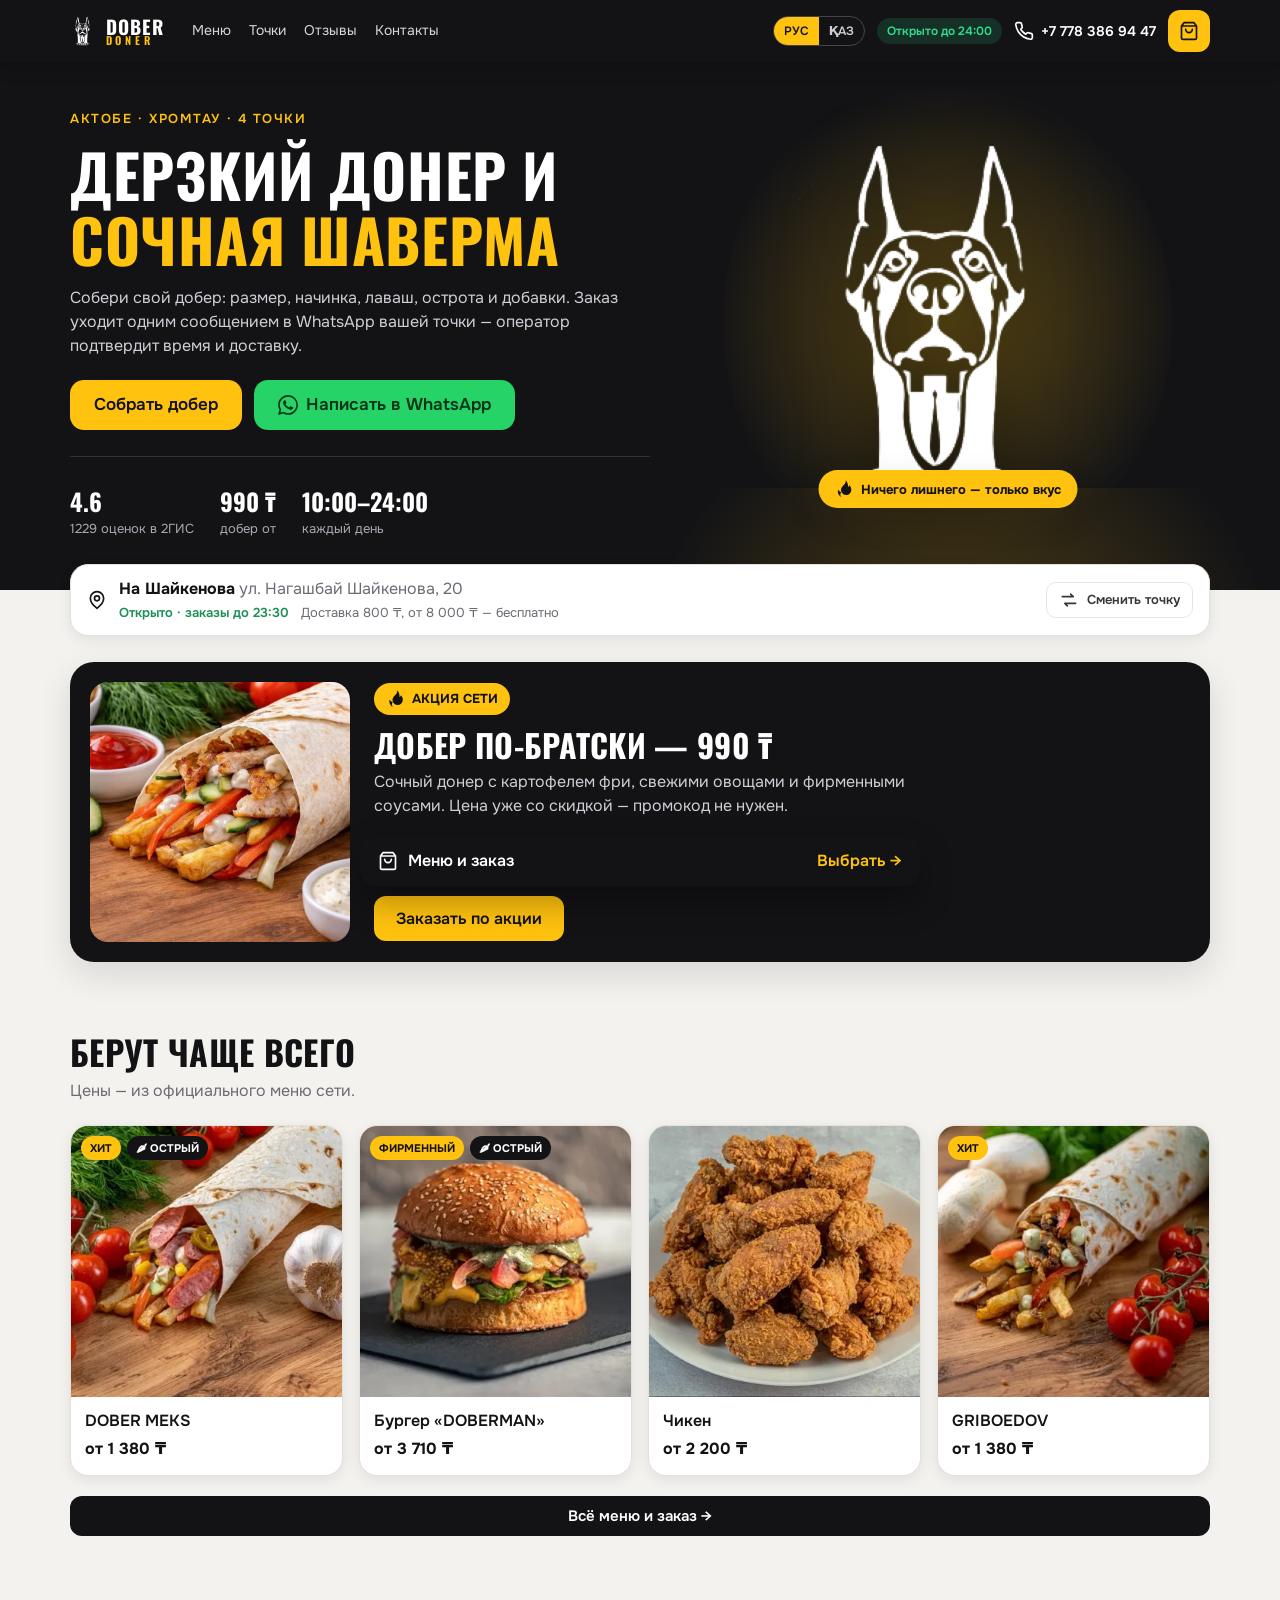
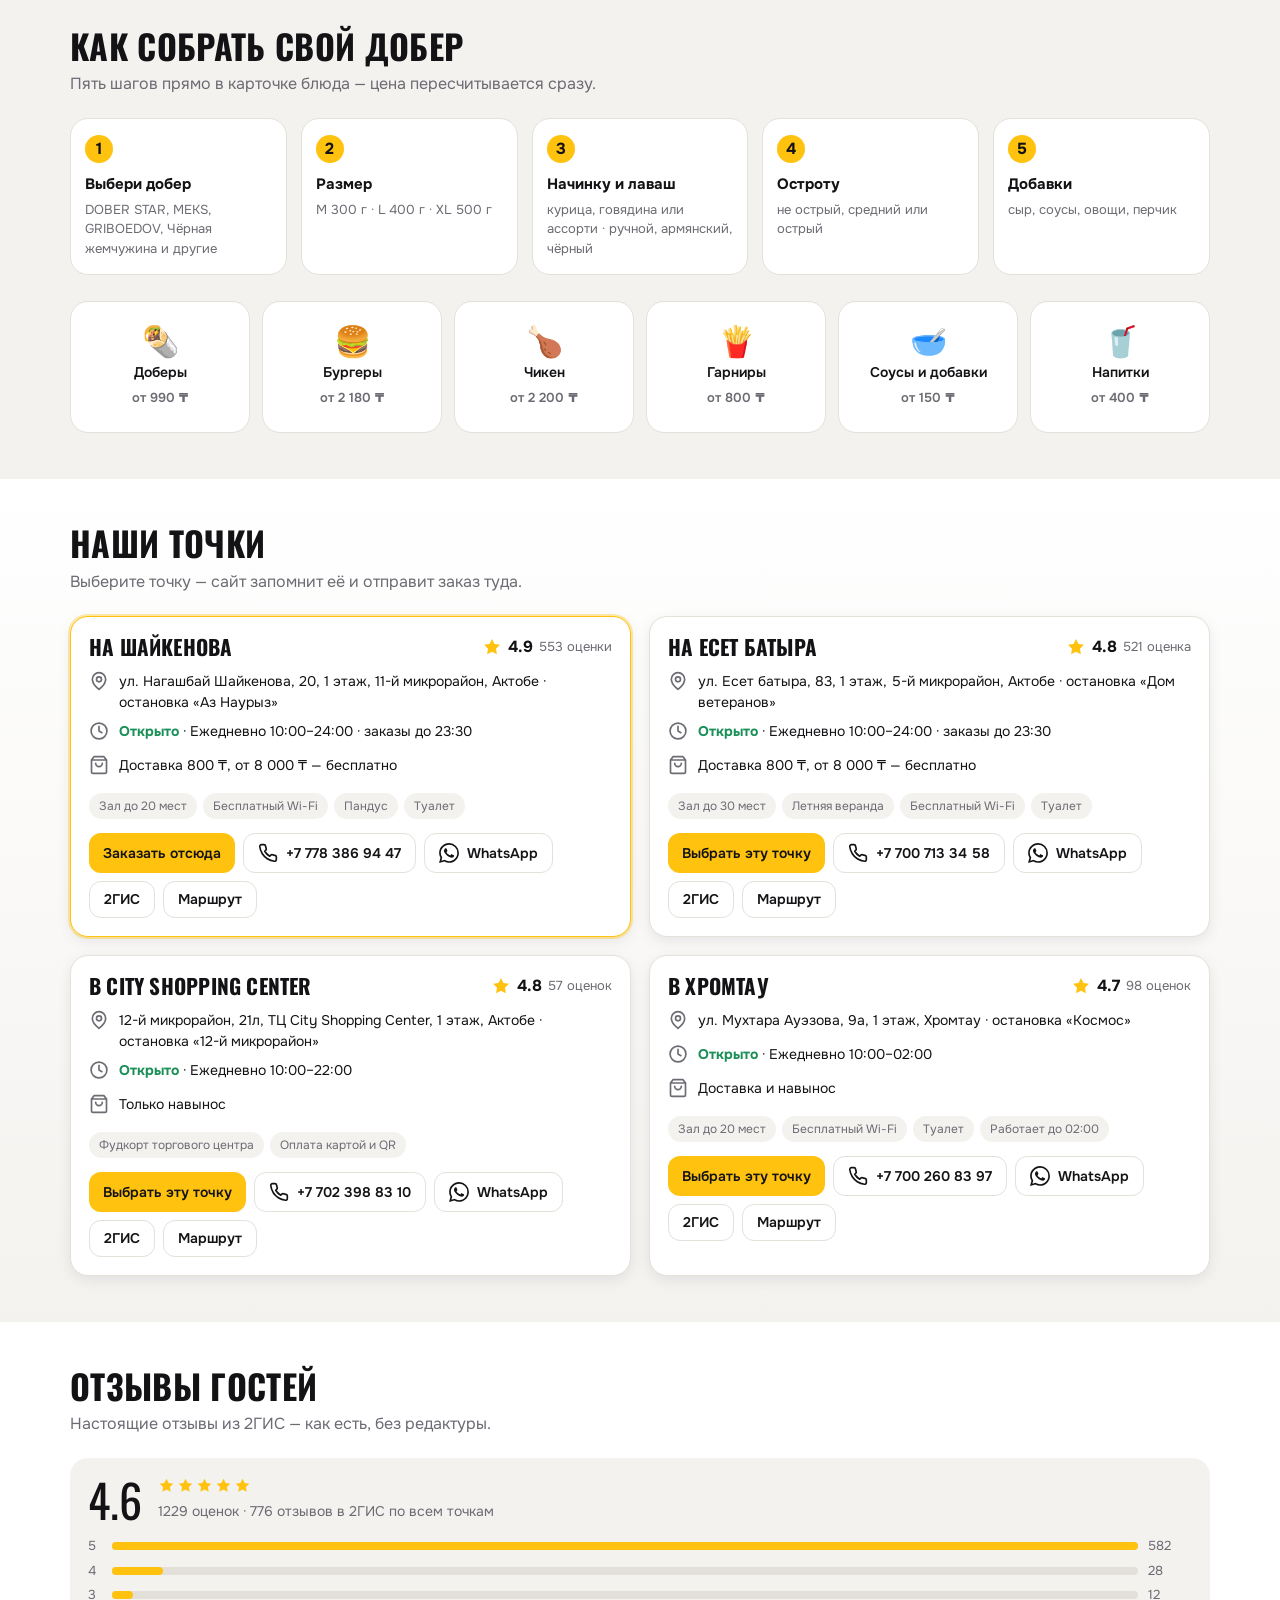
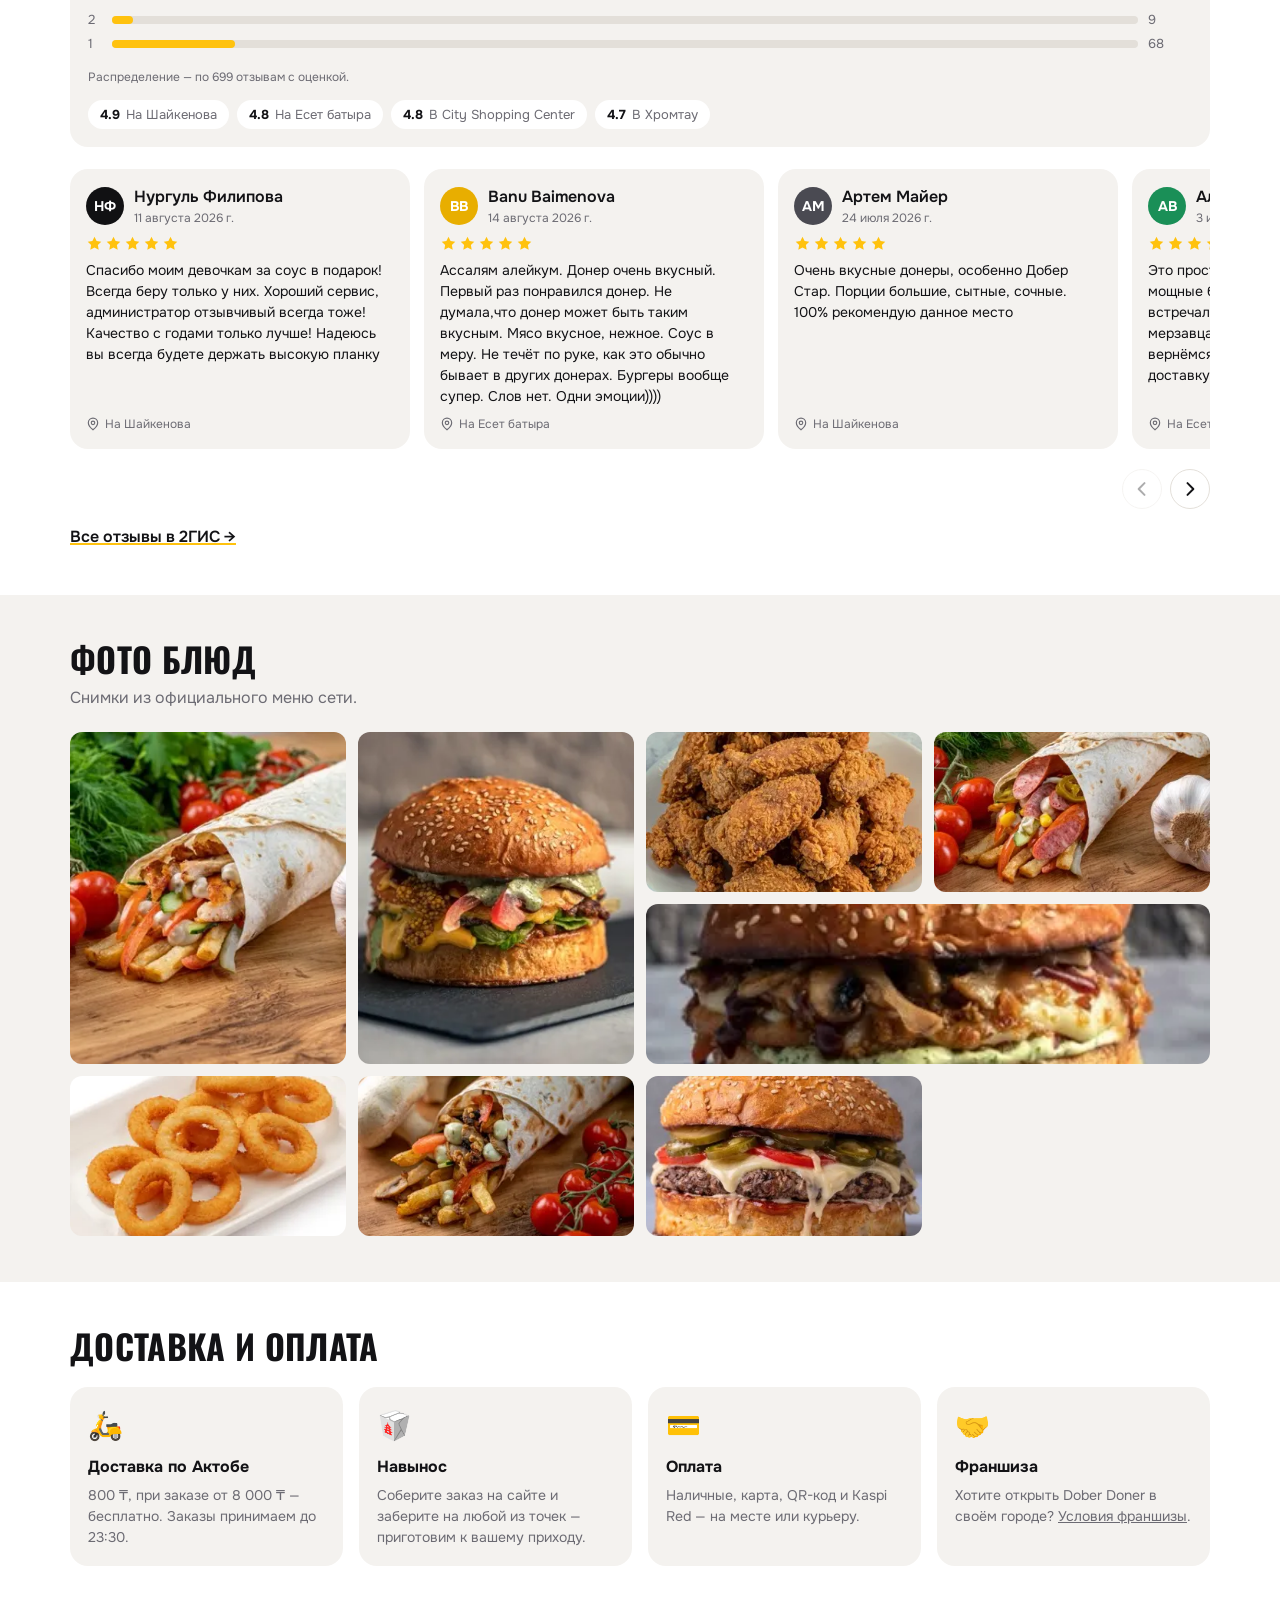
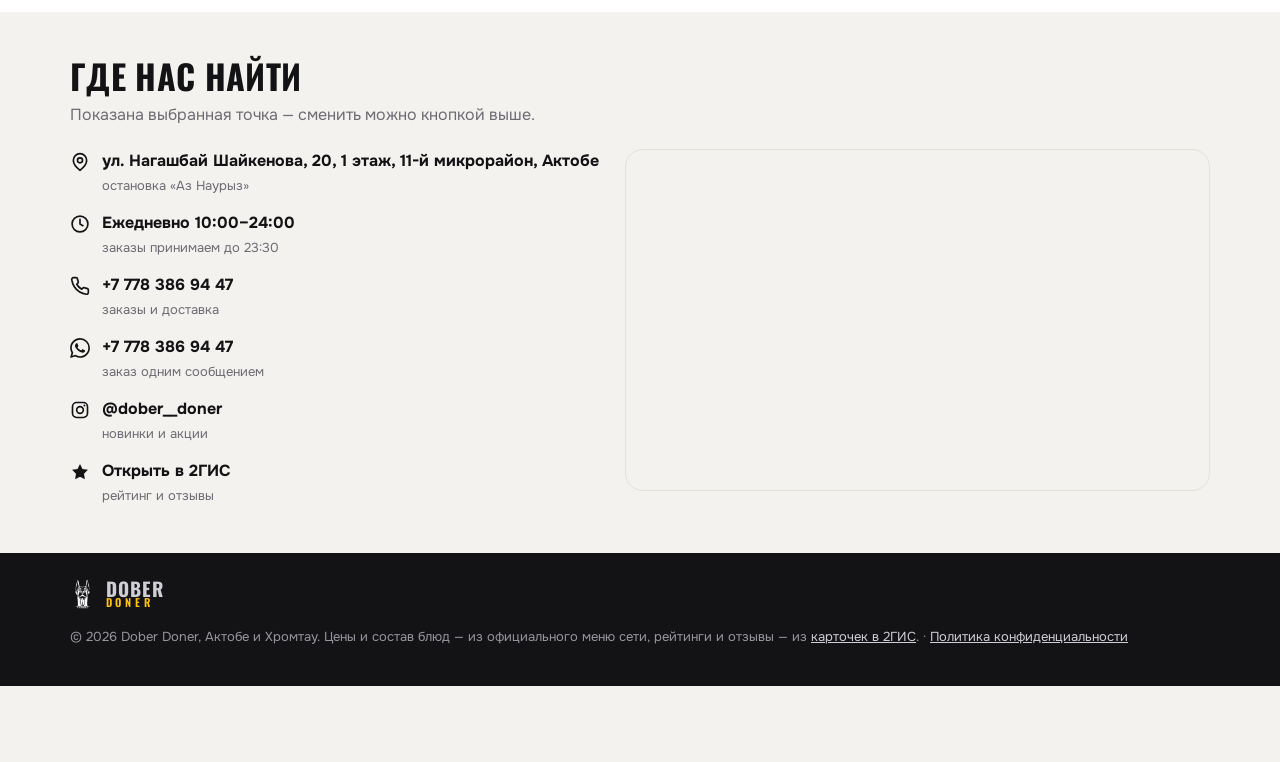
==== site/index.html @ cf8aa89b "Add printable A4 table menu with per-branch QR codes - print/menu-a4.html: настольное меню на один л" ====
<!doctype html>
<html lang="ru" data-page="home">
<head>
  <meta charset="utf-8">
  <meta name="viewport" content="width=device-width, initial-scale=1, viewport-fit=cover">
  <title>Dober Doner — донеры и бургеры в Актобе и Хромтау</title>
  <meta name="description" content="Dober Doner: доберы от 990 ₸, бургеры, чикен и гарниры. 4 точки в Актобе и Хромтау, доставка и навынос. Соберите заказ на сайте и отправьте в WhatsApp своей точки.">
  <!-- ДЕМО-РЕЖИМ: сайт скрыт от поисковиков. Перед официальным запуском удалить эту строку. -->
  <meta name="robots" content="noindex, nofollow">
  <meta name="theme-color" content="#111113">
  <meta name="format-detection" content="telephone=no">
  <script src="js/i18n.js?v=20260920-4"></script>

  <meta property="og:type" content="website">
  <meta property="og:locale" content="ru_KZ">
  <meta property="og:title" content="Dober Doner — донеры и бургеры в Актобе и Хромтау">
  <meta property="og:description" content="Доберы от 990 ₸, бургеры, чикен. 4 точки, доставка и навынос. Заказ в WhatsApp за минуту.">
  <meta property="og:image" content="img/dober-star.jpg">

  <link rel="icon" href="favicon.png" type="image/png">
  <link rel="apple-touch-icon" href="favicon.png">

  <link rel="preconnect" href="https://fonts.googleapis.com">
  <link rel="preconnect" href="https://fonts.gstatic.com" crossorigin>
  <link href="https://fonts.googleapis.com/css2?family=Onest:wght@400;600;700&family=Oswald:wght@700&display=swap" rel="stylesheet">
  <link rel="stylesheet" href="css/style.css?v=20260920-4">
  <script type="application/ld+json">
  [
    {
      "@type": "FastFoodRestaurant",
      "name": "Dober Doner — на Шайкенова",
      "servesCuisine": [
        "Донер",
        "Бургеры",
        "Фастфуд"
      ],
      "priceRange": "₸",
      "telephone": "+77783869447",
      "address": {
        "@type": "PostalAddress",
        "streetAddress": "улица Нагашбай Шайкенова, 20",
        "addressLocality": "Актобе",
        "addressRegion": "Актюбинская область",
        "addressCountry": "KZ"
      },
      "geo": {
        "@type": "GeoCoordinates",
        "latitude": 50.283083,
        "longitude": 57.201618
      },
      "openingHours": "Mo-Su 10:00-24:00",
      "aggregateRating": {
        "@type": "AggregateRating",
        "ratingValue": 4.9,
        "reviewCount": 553
      },
      "sameAs": [
        "https://www.instagram.com/dober__doner/",
        "https://www.facebook.com/doberdoner/",
        "https://2gis.kz/aktobe/firm/70000001060010769"
      ]
    },
    {
      "@type": "FastFoodRestaurant",
      "name": "Dober Doner — на Есет батыра",
      "servesCuisine": [
        "Донер",
        "Бургеры",
        "Фастфуд"
      ],
      "priceRange": "₸",
      "telephone": "+77007133458",
      "address": {
        "@type": "PostalAddress",
        "streetAddress": "улица Есет батыра, 83",
        "addressLocality": "Актобе",
        "addressRegion": "Актюбинская область",
        "addressCountry": "KZ"
      },
      "geo": {
        "@type": "GeoCoordinates",
        "latitude": 50.301322,
        "longitude": 57.160313
      },
      "openingHours": "Mo-Su 10:00-24:00",
      "aggregateRating": {
        "@type": "AggregateRating",
        "ratingValue": 4.8,
        "reviewCount": 521
      },
      "sameAs": [
        "https://www.instagram.com/dober__doner/",
        "https://www.facebook.com/doberdoner/",
        "https://2gis.kz/aktobe/firm/70000001092741150"
      ]
    },
    {
      "@type": "FastFoodRestaurant",
      "name": "Dober Doner — City Shopping Center",
      "servesCuisine": [
        "Донер",
        "Бургеры",
        "Фастфуд"
      ],
      "priceRange": "₸",
      "telephone": "+77023988310",
      "address": {
        "@type": "PostalAddress",
        "streetAddress": "12-й микрорайон, 21л",
        "addressLocality": "Актобе",
        "addressRegion": "Актюбинская область",
        "addressCountry": "KZ"
      },
      "geo": {
        "@type": "GeoCoordinates",
        "latitude": 50.279025,
        "longitude": 57.195553
      },
      "openingHours": "Mo-Su 10:00-22:00",
      "aggregateRating": {
        "@type": "AggregateRating",
        "ratingValue": 4.8,
        "reviewCount": 57
      },
      "sameAs": [
        "https://www.instagram.com/dober__doner/",
        "https://www.facebook.com/doberdoner/",
        "https://2gis.kz/aktobe/firm/70000001116881897"
      ]
    },
    {
      "@type": "FastFoodRestaurant",
      "name": "Dober Doner — Хромтау",
      "servesCuisine": [
        "Донер",
        "Бургеры",
        "Фастфуд"
      ],
      "priceRange": "₸",
      "telephone": "+77002608397",
      "address": {
        "@type": "PostalAddress",
        "streetAddress": "улица Мухтара Ауэзова, 9а",
        "addressLocality": "Хромтау",
        "addressRegion": "Актюбинская область",
        "addressCountry": "KZ"
      },
      "geo": {
        "@type": "GeoCoordinates",
        "latitude": 50.261343,
        "longitude": 58.428488
      },
      "openingHours": "Mo-Su 10:00-02:00",
      "aggregateRating": {
        "@type": "AggregateRating",
        "ratingValue": 4.7,
        "reviewCount": 98
      },
      "sameAs": [
        "https://www.instagram.com/dober__doner/",
        "https://www.facebook.com/doberdoner/",
        "https://2gis.kz/aktobe/firm/70000001094311159"
      ]
    }
  ]
  </script>
</head>
<body>

<!-- SVG-иконки -->
<svg width="0" height="0" style="position:absolute" aria-hidden="true" focusable="false">
  <symbol id="i-whatsapp" viewBox="0 0 24 24"><path fill="currentColor" d="M17.472 14.382c-.297-.149-1.758-.867-2.03-.967-.273-.099-.471-.148-.67.15-.197.297-.767.966-.94 1.164-.173.199-.347.223-.644.075-.297-.15-1.255-.463-2.39-1.475-.883-.788-1.48-1.761-1.653-2.059-.173-.297-.018-.458.13-.606.134-.133.298-.347.446-.52.149-.174.198-.298.298-.497.099-.198.05-.371-.025-.52-.075-.149-.669-1.612-.916-2.207-.242-.579-.487-.5-.669-.51-.173-.008-.371-.01-.57-.01-.198 0-.52.074-.792.372-.272.297-1.04 1.016-1.04 2.479 0 1.462 1.065 2.875 1.213 3.074.149.198 2.096 3.2 5.077 4.487.709.306 1.262.489 1.694.625.712.227 1.36.195 1.871.118.571-.085 1.758-.719 2.006-1.413.248-.694.248-1.289.173-1.413-.074-.124-.272-.198-.57-.347m-5.421 7.403h-.004a9.87 9.87 0 01-5.031-1.378l-.361-.214-3.741.982.998-3.648-.235-.374a9.86 9.86 0 01-1.51-5.26c.001-5.45 4.436-9.884 9.888-9.884 2.64 0 5.122 1.03 6.988 2.898a9.825 9.825 0 012.893 6.994c-.003 5.45-4.437 9.884-9.885 9.884m8.413-18.297A11.815 11.815 0 0012.05 0C5.495 0 .16 5.335.157 11.892c0 2.096.547 4.142 1.588 5.945L.057 24l6.305-1.654a11.882 11.882 0 005.683 1.448h.005c6.554 0 11.89-5.335 11.893-11.893a11.821 11.821 0 00-3.48-8.413z"/></symbol>
  <symbol id="i-phone" viewBox="0 0 24 24"><path fill="none" stroke="currentColor" stroke-width="2" stroke-linecap="round" stroke-linejoin="round" d="M22 16.92v3a2 2 0 0 1-2.18 2 19.79 19.79 0 0 1-8.63-3.07 19.5 19.5 0 0 1-6-6 19.79 19.79 0 0 1-3.07-8.67A2 2 0 0 1 4.11 2h3a2 2 0 0 1 2 1.72 12.84 12.84 0 0 0 .7 2.81 2 2 0 0 1-.45 2.11L8.09 9.91a16 16 0 0 0 6 6l1.27-1.27a2 2 0 0 1 2.11-.45 12.84 12.84 0 0 0 2.81.7A2 2 0 0 1 22 16.92z"/></symbol>
  <symbol id="i-bag" viewBox="0 0 24 24"><path fill="none" stroke="currentColor" stroke-width="2" stroke-linecap="round" stroke-linejoin="round" d="M6 2 3 6v14a2 2 0 0 0 2 2h14a2 2 0 0 0 2-2V6l-3-4zM3 6h18M16 10a4 4 0 0 1-8 0"/></symbol>
  <symbol id="i-close" viewBox="0 0 24 24"><path fill="none" stroke="currentColor" stroke-width="2.4" stroke-linecap="round" d="M6 6l12 12M18 6 6 18"/></symbol>
  <symbol id="i-left" viewBox="0 0 24 24"><path fill="none" stroke="currentColor" stroke-width="2.4" stroke-linecap="round" stroke-linejoin="round" d="M15 5l-7 7 7 7"/></symbol>
  <symbol id="i-right" viewBox="0 0 24 24"><path fill="none" stroke="currentColor" stroke-width="2.4" stroke-linecap="round" stroke-linejoin="round" d="M9 5l7 7-7 7"/></symbol>
  <symbol id="i-plus" viewBox="0 0 24 24"><path fill="none" stroke="currentColor" stroke-width="2.6" stroke-linecap="round" d="M12 5v14M5 12h14"/></symbol>
  <symbol id="i-minus" viewBox="0 0 24 24"><path fill="none" stroke="currentColor" stroke-width="2.6" stroke-linecap="round" d="M5 12h14"/></symbol>
  <symbol id="i-check" viewBox="0 0 24 24"><path fill="none" stroke="currentColor" stroke-width="2.6" stroke-linecap="round" stroke-linejoin="round" d="M5 12.5l4.5 4.5L19 7.5"/></symbol>
  <symbol id="i-star" viewBox="0 0 24 24"><path fill="currentColor" d="M12 2.5l2.95 5.98 6.6.96-4.78 4.65 1.13 6.57L12 17.56l-5.9 3.1 1.13-6.57L2.45 9.44l6.6-.96z"/></symbol>
  <symbol id="i-pin" viewBox="0 0 24 24"><path fill="none" stroke="currentColor" stroke-width="2" stroke-linecap="round" stroke-linejoin="round" d="M20 10c0 6-8 12-8 12S4 16 4 10a8 8 0 0 1 16 0z"/><circle cx="12" cy="10" r="3" fill="none" stroke="currentColor" stroke-width="2"/></symbol>
  <symbol id="i-clock" viewBox="0 0 24 24"><circle cx="12" cy="12" r="9.5" fill="none" stroke="currentColor" stroke-width="2"/><path fill="none" stroke="currentColor" stroke-width="2" stroke-linecap="round" stroke-linejoin="round" d="M12 6.5V12l3.5 2"/></symbol>
  <symbol id="i-instagram" viewBox="0 0 24 24"><rect x="3" y="3" width="18" height="18" rx="5" fill="none" stroke="currentColor" stroke-width="2"/><circle cx="12" cy="12" r="4" fill="none" stroke="currentColor" stroke-width="2"/><circle cx="17.3" cy="6.7" r="1.2" fill="currentColor"/></symbol>
  <symbol id="i-copy" viewBox="0 0 24 24"><rect x="9" y="9" width="12" height="12" rx="2.5" fill="none" stroke="currentColor" stroke-width="2"/><path fill="none" stroke="currentColor" stroke-width="2" stroke-linecap="round" d="M5 15h-.5A1.5 1.5 0 0 1 3 13.5v-9A1.5 1.5 0 0 1 4.5 3h9A1.5 1.5 0 0 1 15 4.5V5"/></symbol>
  <symbol id="i-trash" viewBox="0 0 24 24"><path fill="none" stroke="currentColor" stroke-width="2" stroke-linecap="round" stroke-linejoin="round" d="M4 7h16M10 11v6M14 11v6M6 7l1 12a2 2 0 0 0 2 2h6a2 2 0 0 0 2-2l1-12M9 7V4h6v3"/></symbol>
  <symbol id="i-swap" viewBox="0 0 24 24"><path fill="none" stroke="currentColor" stroke-width="2" stroke-linecap="round" stroke-linejoin="round" d="M4 8h13l-3-3m6 11H7l3 3"/></symbol>
  <symbol id="i-locate" viewBox="0 0 24 24"><circle cx="12" cy="12" r="3.2" fill="none" stroke="currentColor" stroke-width="2"/><circle cx="12" cy="12" r="8" fill="none" stroke="currentColor" stroke-width="2"/><path fill="none" stroke="currentColor" stroke-width="2" stroke-linecap="round" d="M12 1.5v3M12 19.5v3M1.5 12h3M19.5 12h3"/></symbol>
  <symbol id="i-fire" viewBox="0 0 24 24"><path fill="currentColor" d="M13.5 1.5c.4 3-1.2 4.6-2.6 6C9.3 9 7.8 10.4 7.8 13a6.2 6.2 0 0 0 12.4 0c0-2.4-1-4-2.2-5.5-.3 1-.9 1.7-1.8 2 .3-3.3-1-6.2-2.7-8zM8.3 15.6c-.8.8-1.3 1.8-1.3 3a4.3 4.3 0 0 0 1.6 3.3A8.2 8.2 0 0 1 4 15.3c0-1 .2-1.9.6-2.7.5 1.6 1.9 2.7 3.7 3z"/></symbol>
</svg>

<a class="skip" href="#highlights">Перейти к меню</a>

<div id="page">
  <header class="top">
    <div class="wrap top__in">
      <a class="logo" href="index.html" data-page-link aria-label="Dober Doner — на главную">
        <picture><source srcset="img/logo-mark.webp" type="image/webp"><img class="logo__mark" src="img/logo-mark.png" alt="" width="27" height="30"></picture>
        <span class="logo__txt"><span class="logo__a">DOBER</span><span class="logo__b">DONER</span></span>
      </a>
      <nav class="nav" aria-label="Разделы">
        <a href="menu.html" data-page-link>Меню</a>
        <a href="#branches">Точки</a>
        <a href="#reviews">Отзывы</a>
        <a href="#contacts">Контакты</a>
      </nav>
      <div class="top__right">
        <nav class="language-switch" data-language-switch aria-label="Тіл / Язык">
          <a href="?lang=ru" data-language="ru" lang="ru" aria-label="Русский">РУС</a>
          <a href="?lang=kk" data-language="kk" lang="kk" aria-label="Қазақша">ҚАЗ</a>
        </nav>
        <span class="status" data-status hidden></span>
        <a class="top__phone" href="tel:+77783869447" data-phone>
          <svg class="ic"><use href="#i-phone"/></svg><span data-phone-text>+7 778 386 94 47</span>
        </a>
        <button class="top__cart" type="button" data-open-cart aria-label="Открыть корзину">
          <svg class="ic"><use href="#i-bag"/></svg>
          <span class="top__cart-count" data-cart-count hidden>0</span>
        </button>
      </div>
    </div>
  </header>

  <main>
    <!-- ГЛАВНЫЙ ЭКРАН -->
    <section class="hero">
      <div class="wrap hero__in">
        <div class="hero__text">
          <span class="hero__kicker">Актобе · Хромтау · 4 точки</span>
          <h1>Дерзкий донер и <em>сочная шаверма</em></h1>
          <p class="hero__lead">Собери свой добер: размер, начинка, лаваш, острота и добавки. Заказ уходит одним сообщением в WhatsApp вашей точки — оператор подтвердит время и доставку.</p>
          <div class="hero__btns">
            <a class="btn btn--brand btn--xl" href="menu.html" data-page-link>Собрать добер</a>
            <a class="btn btn--wa btn--xl" href="https://wa.me/77783869447" target="_blank" rel="noopener" data-wa-chat>
              <svg class="ic"><use href="#i-whatsapp"/></svg>Написать в WhatsApp
            </a>
          </div>
          <ul class="hero__facts">
            <li><b data-rating>4.6</b><span><span data-ratings-count>1229</span> оценок в 2ГИС</span></li>
            <li><b data-min-price>990 ₸</b><span>добер от</span></li>
            <li><b>10:00–24:00</b><span>каждый день</span></li>
          </ul>
        </div>
        <div class="hero__media">
          <!-- Эмблема сети: короткий «рык» раз в несколько секунд, потом возвращается в исходное положение -->
          <div class="dober">
            <picture>
              <source srcset="img/logo.webp" type="image/webp">
              <img src="img/logo.png" width="454" height="512" alt="Эмблема Dober Doner — доберман" fetchpriority="high">
            </picture>
          </div>
          <span class="hero__badge"><svg class="ic"><use href="#i-fire"/></svg>Ничего лишнего — только вкус</span>
        </div>
      </div>
    </section>

    <!-- ВЫБРАННАЯ ТОЧКА -->
    <div class="wrap">
      <div class="branchbar branchbar--home" data-branchbar>
        <div class="branchbar__main">
          <svg class="ic"><use href="#i-pin"/></svg>
          <div>
            <div class="branchbar__t"><b data-branch-name>—</b> <span class="branchbar__addr" data-branch-address></span></div>
            <div class="branchbar__sub"><span data-branch-status></span><span data-branch-delivery></span></div>
          </div>
        </div>
        <button class="btn btn--ghost btn--sm" type="button" data-open-branches>
          <svg class="ic"><use href="#i-swap"/></svg>Сменить точку
        </button>
      </div>
    </div>

    <!-- АКЦИЯ -->
    <section class="section section--deal" data-promo hidden>
      <div class="wrap">
        <div class="deal" data-promo-box></div>
      </div>
    </section>

    <!-- ХИТЫ -->
    <section class="section" id="highlights">
      <div class="wrap">
        <div class="section__head">
          <h2>Берут чаще всего</h2>
          <p>Цены — из официального меню сети.</p>
        </div>
        <div class="hits" data-highlights></div>
        <a class="btn btn--dark btn--wide" href="menu.html" data-page-link>Всё меню и заказ →</a>
      </div>
    </section>

    <!-- КОНСТРУКТОР -->
    <section class="section section--steps">
      <div class="wrap">
        <div class="section__head">
          <h2>Как собрать свой добер</h2>
          <p>Пять шагов прямо в карточке блюда — цена пересчитывается сразу.</p>
        </div>
        <ol class="steps">
          <li><span class="steps__n">1</span><b>Выбери добер</b><span>DOBER STAR, MEKS, GRIBOEDOV, Чёрная жемчужина и другие</span></li>
          <li><span class="steps__n">2</span><b>Размер</b><span>M 300 г · L 400 г · XL 500 г</span></li>
          <li><span class="steps__n">3</span><b>Начинку и лаваш</b><span>курица, говядина или ассорти · ручной, армянский, чёрный</span></li>
          <li><span class="steps__n">4</span><b>Остроту</b><span>не острый, средний или острый</span></li>
          <li><span class="steps__n">5</span><b>Добавки</b><span>сыр, соусы, овощи, перчик</span></li>
        </ol>
        <div class="cats cats--home" data-teaser></div>
      </div>
    </section>

    <!-- ФИЛИАЛЫ -->
    <section class="section section--branches" id="branches">
      <div class="wrap">
        <div class="section__head">
          <h2>Наши точки</h2>
          <p>Выберите точку — сайт запомнит её и отправит заказ туда.</p>
        </div>
        <div class="branchcards" data-branch-cards></div>
      </div>
    </section>

    <!-- ОТЗЫВЫ -->
    <section class="section section--reviews" id="reviews">
      <div class="wrap">
        <div class="section__head">
          <h2>Отзывы гостей</h2>
          <p>Настоящие отзывы из 2ГИС — как есть, без редактуры.</p>
        </div>
        <div class="rating" data-rating-box></div>
        <div class="revs">
          <div class="revs__track" data-reviews tabindex="0" role="group" aria-label="Отзывы, листайте в сторону"></div>
          <div class="revs__nav">
            <button class="round" type="button" data-rev-prev aria-label="Предыдущие отзывы"><svg class="ic"><use href="#i-left"/></svg></button>
            <button class="round" type="button" data-rev-next aria-label="Следующие отзывы"><svg class="ic"><use href="#i-right"/></svg></button>
          </div>
        </div>
        <a class="linkmore" href="https://go.2gis.com/M9Y68" target="_blank" rel="noopener">Все отзывы в 2ГИС →</a>
      </div>
    </section>

    <!-- ФОТО -->
    <section class="section section--gallery" id="photos">
      <div class="wrap">
        <div class="section__head">
          <h2>Фото блюд</h2>
          <p>Снимки из официального меню сети.</p>
        </div>
        <div class="gal" data-gallery></div>
      </div>
    </section>

    <!-- ДОСТАВКА -->
    <section class="section section--info">
      <div class="wrap">
        <div class="section__head">
          <h2>Доставка и оплата</h2>
        </div>
        <div class="info">
          <div class="info__card">
            <span class="info__e" aria-hidden="true">🛵</span>
            <b>Доставка по Актобе</b>
            <p>800 ₸, при заказе от 8 000 ₸ — бесплатно. Заказы принимаем до 23:30.</p>
          </div>
          <div class="info__card">
            <span class="info__e" aria-hidden="true">🥡</span>
            <b>Навынос</b>
            <p>Соберите заказ на сайте и заберите на любой из точек — приготовим к вашему приходу.</p>
          </div>
          <div class="info__card">
            <span class="info__e" aria-hidden="true">💳</span>
            <b>Оплата</b>
            <p>Наличные, карта, QR-код и Kaspi Red — на месте или курьеру.</p>
          </div>
          <div class="info__card">
            <span class="info__e" aria-hidden="true">🤝</span>
            <b>Франшиза</b>
            <p>Хотите открыть Dober Doner в своём городе? <a href="https://dober-doner.ifa-tsc.kz/" target="_blank" rel="noopener">Условия франшизы</a>.</p>
          </div>
        </div>
      </div>
    </section>

    <!-- КОНТАКТЫ -->
    <section class="section section--contacts" id="contacts">
      <div class="wrap">
        <div class="section__head">
          <h2>Где нас найти</h2>
          <p>Показана выбранная точка — сменить можно кнопкой выше.</p>
        </div>
        <div class="contacts">
          <ul class="contacts__list">
            <li><svg class="ic"><use href="#i-pin"/></svg><div><b data-branch-address-full>—</b><span data-branch-landmark></span></div></li>
            <li><svg class="ic"><use href="#i-clock"/></svg><div><b data-branch-hours>—</b><span data-branch-lastorder></span></div></li>
            <li><svg class="ic"><use href="#i-phone"/></svg><div><a href="tel:+77783869447" data-phone><b data-phone-text>+7 778 386 94 47</b></a><span>заказы и доставка</span></div></li>
            <li><svg class="ic"><use href="#i-whatsapp"/></svg><div><a href="https://wa.me/77783869447" target="_blank" rel="noopener" data-wa-chat><b data-wa-text>WhatsApp точки</b></a><span>заказ одним сообщением</span></div></li>
            <li><svg class="ic"><use href="#i-instagram"/></svg><div><a href="https://www.instagram.com/dober__doner/" target="_blank" rel="noopener" data-instagram><b>@dober__doner</b></a><span>новинки и акции</span></div></li>
            <li><svg class="ic"><use href="#i-star"/></svg><div><a href="https://go.2gis.com/M9Y68" target="_blank" rel="noopener" data-2gis><b>Открыть в 2ГИС</b></a><span>рейтинг и отзывы</span></div></li>
          </ul>
          <div class="map">
            <iframe data-map title="Dober Doner на карте" loading="lazy" referrerpolicy="no-referrer-when-downgrade"></iframe>
          </div>
        </div>
      </div>
    </section>
  </main>

  <footer class="foot">
    <div class="wrap foot__in">
      <a class="logo" href="index.html" data-page-link aria-label="Dober Doner — на главную">
        <picture><source srcset="img/logo-mark.webp" type="image/webp"><img class="logo__mark" src="img/logo-mark.png" alt="" width="27" height="30"></picture>
        <span class="logo__txt"><span class="logo__a">DOBER</span><span class="logo__b">DONER</span></span>
      </a>
      <p>© <span data-year>2026</span> Dober Doner, Актобе и Хромтау. Цены и состав блюд — из официального меню сети, рейтинги и отзывы — из <a href="https://go.2gis.com/M9Y68" target="_blank" rel="noopener">карточек в 2ГИС</a>. · <a href="privacy.html" data-page-link>Политика конфиденциальности</a></p>
    </div>
  </footer>
</div>

<!-- Плашка корзины: на главной ведёт на страницу заказа -->
<a class="cartbar" href="menu.html" data-cartbar data-cartbar-home>
  <span class="cartbar__l"><svg class="ic"><use href="#i-bag"/></svg><span data-cartbar-count>Меню и заказ</span></span>
  <span class="cartbar__r"><b data-cartbar-total></b><span data-cartbar-go>Выбрать →</span></span>
</a>

<!-- Выбор точки -->
<div class="sheet sheet--branches" data-branch-sheet hidden>
  <div class="sheet__backdrop" data-close-branches></div>
  <div class="sheet__panel" role="dialog" aria-modal="true" aria-labelledby="branch-title" tabindex="-1">
    <div class="sheet__head">
      <h2 id="branch-title">Откуда заказываете?</h2>
      <button class="round round--plain" type="button" data-close-branches aria-label="Закрыть выбор точки"><svg class="ic"><use href="#i-close"/></svg></button>
    </div>
    <div class="sheet__scroll">
      <p class="sheet__lead">Заказ уйдёт в WhatsApp выбранной точки. От неё же зависят часы работы и доставка.</p>
      <button class="btn btn--light btn--wide" type="button" data-locate><svg class="ic"><use href="#i-locate"/></svg>Найти ближайшую</button>
      <div class="branchlist" data-branch-list></div>
    </div>
  </div>
</div>

<!-- Просмотр фото -->
<div class="lb" data-lightbox hidden>
  <button class="round round--lb" type="button" data-lb-close aria-label="Закрыть фото"><svg class="ic"><use href="#i-close"/></svg></button>
  <button class="round round--lb round--prev" type="button" data-lb-prev aria-label="Предыдущее фото"><svg class="ic"><use href="#i-left"/></svg></button>
  <button class="round round--lb round--next" type="button" data-lb-next aria-label="Следующее фото"><svg class="ic"><use href="#i-right"/></svg></button>
  <figure><img data-lb-img alt=""><figcaption data-lb-cap></figcaption></figure>
</div>

<div class="toast" data-toast role="status" aria-live="polite"></div>

<script src="js/config.js?v=20260920-4"></script>
<script src="js/reviews.js?v=20260920-4"></script>
<script src="js/app.js?v=20260920-4"></script>
</body>
</html>
---- site/css/style.css ----
/* Dober Doner — стили сайта. Цвета и размеры меняются переменными в :root. */
:root {
  --brand: #ffc20e;        /* фирменный жёлтый */
  --brand-dark: #e8ae00;
  --brand-soft: #fff8e3;   /* подложка выбранного варианта */
  --err: #d92c3c;
  --ink: #131316;
  --ink-soft: #2a2a30;
  --paper: #ffffff;
  --bg: #f4f2ef;
  --line: #e4e0da;
  --muted: #6c6b73;
  --green: #1a8f57;
  --wa: #25d366;
  --radius: 18px;
  --radius-sm: 12px;
  --shadow: 0 12px 34px rgba(18, 17, 22, .12);
  --shadow-sm: 0 4px 14px rgba(18, 17, 22, .08);
  --wrap: 1140px;
  --head: 62px;
}

* { box-sizing: border-box; }
html { -webkit-text-size-adjust: 100%; scroll-behavior: smooth; scroll-padding-top: calc(var(--head) + 12px); }
body {
  margin: 0; background: var(--bg); color: var(--ink);
  font: 400 16px/1.5 'Onest', system-ui, -apple-system, 'Segoe UI', sans-serif;
  overflow-wrap: break-word;
}
body.is-locked { overflow: hidden; }
img { max-width: 100%; height: auto; display: block; }
a { color: inherit; }
h1, h2, h3, h4 { font-family: 'Oswald', 'Onest', sans-serif; font-weight: 700; letter-spacing: .01em; margin: 0; line-height: 1.08; text-transform: uppercase; }
button { font: inherit; }
[hidden] { display: none !important; }
.wrap { width: min(100% - 32px, var(--wrap)); margin-inline: auto; }
.ic { width: 20px; height: 20px; flex: none; }
.skip { position: absolute; left: -9999px; }
.skip:focus { left: 12px; top: 12px; z-index: 60; background: var(--ink); color: #fff; padding: 10px 16px; border-radius: 10px; }
:focus-visible { outline: 3px solid var(--ink); outline-offset: 2px; }

/* ─────────── шапка ─────────── */
.top {
  position: sticky; top: 0; z-index: 40; background: var(--ink); color: #fff;
  box-shadow: 0 2px 20px rgba(0, 0, 0, .25);
}
.top__in { display: flex; align-items: center; gap: 18px; height: var(--head); }
.logo { display: flex; align-items: center; gap: 9px; text-decoration: none; flex: none; }
.logo picture { display: flex; }
.logo__mark { width: auto; height: 30px; }
.logo__txt { display: flex; flex-direction: column; line-height: .95; font-family: 'Oswald', sans-serif; }
.logo__a { font-size: 19px; font-weight: 700; letter-spacing: .06em; }
.logo__b { font-size: 11px; font-weight: 600; letter-spacing: .34em; color: var(--brand); }
.nav { display: flex; gap: 18px; margin-left: 10px; }
.nav a { text-decoration: none; font-size: 14px; color: #d8d6dd; padding: 6px 0; border-bottom: 2px solid transparent; }
.nav a:hover { color: #fff; border-color: var(--brand); }
.top__right { margin-left: auto; display: flex; align-items: center; gap: 12px; }
.language-switch { display: flex; border: 1px solid #45444d; border-radius: 999px; overflow: hidden; }
.language-switch a { text-decoration: none; font-size: 12px; font-weight: 600; padding: 5px 10px; color: #cfced6; }
.language-switch a[aria-current] { background: var(--brand); color: var(--ink); }
.status { font-size: 12px; font-weight: 600; padding: 4px 10px; border-radius: 999px; white-space: nowrap; }
.status.is-open, .is-open { color: #2fdd8c; }
.status.is-closed, .is-closed { color: #ff9a9a; }
.status.is-open { background: rgba(47, 221, 140, .14); }
.status.is-closed { background: rgba(255, 154, 154, .14); }
.top__phone { display: flex; align-items: center; gap: 7px; text-decoration: none; font-weight: 600; font-size: 14px; white-space: nowrap; }
.top__cart {
  position: relative; display: grid; place-items: center; width: 42px; height: 42px; border-radius: 12px;
  background: var(--brand); color: var(--ink); border: 0; cursor: pointer;
}
.top__cart:hover { background: var(--brand-dark); }
.top__cart-count {
  position: absolute; top: -5px; right: -5px; min-width: 20px; height: 20px; padding: 0 5px;
  background: var(--ink); color: var(--brand); border-radius: 999px; font-size: 12px; font-weight: 700;
  display: grid; place-items: center;
}

/* ─────────── кнопки ─────────── */
.btn {
  display: inline-flex; align-items: center; justify-content: center; gap: 8px;
  padding: 11px 18px; border-radius: 12px; border: 0; cursor: pointer; text-decoration: none;
  font-weight: 600; font-size: 15px; line-height: 1.2; transition: transform .12s ease, background .15s ease;
}
.btn:active { transform: translateY(1px); }
.btn--brand { background: var(--brand); color: var(--ink); }
.btn--brand:hover { background: var(--brand-dark); }
.btn--dark { background: var(--ink); color: #fff; }
.btn--dark:hover { background: #000; }
.btn--wa { background: var(--wa); color: #06331a; }
.btn--wa:hover { background: #1fc05c; }
.btn--light { background: #fff; color: var(--ink); border: 1px solid var(--line); }
.btn--light:hover { border-color: var(--ink); }
.btn--ghost { background: transparent; color: inherit; border: 1px solid currentColor; opacity: .85; }
.btn--ghost:hover { opacity: 1; }
.btn--sm { padding: 7px 12px; font-size: 13px; border-radius: 10px; }
.btn--lg { padding: 13px 22px; font-size: 16px; }
.btn--xl { padding: 15px 24px; font-size: 17px; border-radius: 14px; }
.btn--wide { width: 100%; }
.linkbtn { background: none; border: 0; padding: 0; color: var(--ink); font-weight: 600; cursor: pointer; text-decoration: underline; text-decoration-color: var(--brand); text-decoration-thickness: 2px; }
.linkmore { display: inline-block; margin-top: 16px; font-weight: 600; color: var(--ink); text-decoration: underline; text-decoration-color: var(--brand); text-decoration-thickness: 2px; }
.linkmore:hover { text-decoration: underline; }
.backlink { display: inline-flex; align-items: center; gap: 6px; text-decoration: none; color: var(--muted); font-size: 14px; margin-bottom: 14px; }
.backlink:hover { color: var(--ink); }
.round {
  display: grid; place-items: center; width: 40px; height: 40px; border-radius: 50%;
  background: #fff; border: 1px solid var(--line); cursor: pointer; color: var(--ink);
}
.round:disabled { opacity: .35; cursor: default; }
.round--plain { border: 0; background: #f1efec; }

/* ─────────── секции ─────────── */
.section { padding: 46px 0; }
.section--deal { padding-top: 26px; padding-bottom: 26px; }
.section--reviews, .section--info { background: #fff; }
.section--branches { background: linear-gradient(180deg, #fff 0%, var(--bg) 100%); }
.section__head { margin-bottom: 22px; }
.section__head h2 { font-size: clamp(24px, 4vw, 34px); }
.section__head h1 { font-size: clamp(28px, 5vw, 40px); }
.section__head p { margin: 8px 0 0; color: var(--muted); max-width: 60ch; }
.h-page { font-size: clamp(28px, 5vw, 40px); }

/* ─────────── главный экран ─────────── */
.hero { background: var(--ink); color: #fff; padding: 44px 0 52px; position: relative; overflow: hidden; }
.top :focus-visible, .hero :focus-visible, .foot :focus-visible, .deal :focus-visible, .cartbar:focus-visible { outline-color: var(--brand); }
.hero::after {
  content: ''; position: absolute; inset: auto -10% -60% 40%; height: 420px;
  background: radial-gradient(circle, rgba(255, 194, 14, .28), transparent 65%); pointer-events: none;
}
.hero__in { display: grid; grid-template-columns: 1.05fr .95fr; gap: 36px; align-items: center; position: relative; z-index: 1; }
.hero__kicker { display: inline-block; font-size: 13px; font-weight: 600; letter-spacing: .12em; text-transform: uppercase; color: var(--brand); }
.hero h1 { font-size: clamp(34px, 6vw, 60px); margin: 12px 0 0; }
.hero h1 em { color: var(--brand); font-style: normal; }
.hero__lead { color: #cfced6; margin: 14px 0 22px; max-width: 52ch; }
.hero__btns { display: flex; flex-wrap: wrap; gap: 12px; }
.hero__facts { list-style: none; display: flex; gap: 26px; padding: 26px 0 0; margin: 26px 0 0; border-top: 1px solid #33323b; flex-wrap: wrap; }
.hero__facts li { display: flex; flex-direction: column; }
.hero__facts b { font-family: 'Oswald', sans-serif; font-size: 24px; }
.hero__facts span { font-size: 13px; color: #a9a8b2; }
.hero__media { position: relative; display: grid; place-items: center; min-height: 320px; }

/* эмблема в герое: «рык» раз в 7 секунд и возврат в исходное положение */
.dober { position: relative; width: min(330px, 70%); }
.dober::before {
  content: ''; position: absolute; inset: -18%; border-radius: 50%;
  background: radial-gradient(circle, rgba(255, 194, 14, .32), transparent 70%);
  animation: dober-glow 7s ease-in-out infinite;
}
.dober img {
  position: relative; width: 100%; height: auto; transform-origin: 50% 88%;
  filter: drop-shadow(0 18px 34px rgba(0, 0, 0, .5));
  animation: dober-growl 7s ease-in-out infinite;
}
@keyframes dober-growl {
  0%, 60% { transform: none; }
  63% { transform: translateY(-2%) scale(1.05) rotate(-1.6deg); }
  67% { transform: translateY(-3%) scale(1.07) rotate(1.6deg); }
  71% { transform: translateY(-3%) scale(1.07) rotate(-1.3deg); }
  75% { transform: translateY(-2%) scale(1.06) rotate(1.1deg); }
  79% { transform: translateY(-1%) scale(1.04) rotate(-.6deg); }
  88%, 100% { transform: none; }
}
@keyframes dober-glow { 0%, 58%, 92%, 100% { opacity: .5; } 66%, 82% { opacity: 1; } }
.hero__badge {
  position: absolute; left: 50%; transform: translateX(-50%); bottom: 0; display: inline-flex; align-items: center; gap: 7px;
  background: var(--brand); color: var(--ink); font-weight: 700; font-size: 13px; padding: 9px 16px; border-radius: 999px;
  white-space: nowrap; box-shadow: var(--shadow);
}

/* ─────────── плашка филиала ─────────── */
.branchbar {
  display: flex; align-items: center; gap: 14px; flex-wrap: wrap;
  background: #fff; border: 1px solid var(--line); border-radius: var(--radius);
  padding: 12px 16px; box-shadow: var(--shadow-sm);
}
.branchbar--home { margin-top: -26px; position: relative; z-index: 2; }
/* при переходе «Собрать добер» плашка точки мигает, чтобы гость увидел, куда уйдёт заказ */
.branchbar.is-pulse, .orderbranch.is-pulse { animation: branch-pulse 1.3s ease-out 3; }
@keyframes branch-pulse {
  0% { box-shadow: 0 0 0 0 rgba(255, 194, 14, .9), var(--shadow-sm); border-color: var(--brand); }
  70% { box-shadow: 0 0 0 12px rgba(255, 194, 14, 0), var(--shadow-sm); border-color: var(--brand); }
  100% { box-shadow: 0 0 0 0 rgba(255, 194, 14, 0), var(--shadow-sm); border-color: var(--line); }
}
.branchbar__main { display: flex; align-items: center; gap: 12px; flex: 1 1 260px; }
.branchbar__main > .ic { color: var(--ink); }
.branchbar__t { font-weight: 600; }
.branchbar__addr { color: var(--muted); font-weight: 400; }
.branchbar__sub { display: flex; gap: 12px; flex-wrap: wrap; font-size: 13px; color: var(--muted); margin-top: 2px; }
.branchbar__sub .is-open { color: var(--green); font-weight: 600; }
.branchbar__sub .is-closed { color: var(--err); font-weight: 600; }
.branchbar .btn--ghost { color: var(--ink); border-color: var(--line); }

/* ─────────── акция ─────────── */
.deal {
  display: grid; grid-template-columns: 260px 1fr; gap: 24px; align-items: center;
  background: var(--ink); color: #fff; border-radius: 24px; padding: 20px; box-shadow: var(--shadow);
}
.deal__media img { border-radius: 18px; aspect-ratio: 1; object-fit: cover; }
.deal__badge {
  display: inline-flex; align-items: center; gap: 6px; background: var(--brand); color: var(--ink);
  font-weight: 700; font-size: 13px; padding: 6px 12px; border-radius: 999px; text-transform: uppercase;
}
.deal__body h2 { font-size: clamp(22px, 3.4vw, 32px); margin: 12px 0 8px; }
.deal__text { color: #cfced6; margin: 0 0 14px; max-width: 54ch; }
.deal__price { display: flex; align-items: baseline; gap: 12px; margin-bottom: 16px; }
.deal__price s { color: #97969f; font-size: 18px; }
.deal__price b { font-family: 'Oswald', sans-serif; font-size: 32px; color: var(--brand); }
.dealbar {
  display: flex; align-items: center; gap: 12px; flex-wrap: wrap; text-decoration: none;
  background: var(--ink); color: #fff; border-radius: 14px; padding: 12px 16px; margin: 16px 0 0;
}
.dealbar__badge { display: inline-flex; align-items: center; gap: 6px; background: var(--brand); color: var(--ink); padding: 4px 10px; border-radius: 999px; font-size: 12px; font-weight: 700; text-transform: uppercase; }
.dealbar__t { font-weight: 600; }
.dealbar__go { margin-left: auto; color: var(--brand); font-weight: 600; }

/* ─────────── хиты ─────────── */
.hits { display: grid; grid-template-columns: repeat(4, 1fr); gap: 16px; margin-bottom: 20px; }
.hit {
  display: flex; flex-direction: column; text-decoration: none; background: #fff; border: 1px solid var(--line);
  border-radius: var(--radius); overflow: hidden; box-shadow: var(--shadow-sm); transition: transform .14s ease;
}
.hit:hover { transform: translateY(-3px); }
.hit__media { position: relative; display: block; }
.hit__media img { aspect-ratio: 1; object-fit: cover; width: 100%; }
.hit__name { font-weight: 600; padding: 12px 14px 0; }
.hit__price { padding: 4px 14px 14px; color: var(--ink); font-weight: 700; }

/* ─────────── шаги конструктора ─────────── */
.steps { list-style: none; display: grid; grid-template-columns: repeat(5, 1fr); gap: 14px; padding: 0; margin: 0 0 26px; counter-reset: s; }
.steps li { background: #fff; border: 1px solid var(--line); border-radius: var(--radius); padding: 16px 14px; display: flex; flex-direction: column; gap: 4px; }
.steps__n { width: 28px; height: 28px; border-radius: 50%; background: var(--brand); color: var(--ink); font-weight: 700; display: grid; place-items: center; margin-bottom: 6px; }
.steps b { font-size: 15px; }
.steps span:last-child { font-size: 13px; color: var(--muted); }

/* ─────────── плитки категорий / лента категорий ─────────── */
.cats { display: flex; gap: 8px; overflow-x: auto; padding: 4px 0 12px; scrollbar-width: none; }
.cats::-webkit-scrollbar { display: none; }
.cats a { flex: none; text-decoration: none; background: #fff; border: 1px solid var(--line); border-radius: 999px; padding: 8px 14px; font-weight: 600; font-size: 14px; }
.cats a.is-active { background: var(--ink); color: #fff; border-color: var(--ink); }
.cats--home { display: grid; grid-template-columns: repeat(6, 1fr); gap: 12px; overflow: visible; padding: 0; }
/* плитки разделов: одинаковая высота, всё по центру (в ленте категорий на странице заказа — таблетки) */
.cats--home .tile {
  display: flex; flex-direction: column; align-items: center; justify-content: center;
  gap: 5px; padding: 18px 10px; min-height: 132px; text-align: center; border-radius: var(--radius);
}
.cats--home .tile:hover { border-color: var(--ink); }
.tile__e { font-size: 30px; line-height: 1; }
.tile__t { font-weight: 600; }
.tile__p { font-size: 13px; color: var(--muted); }

/* ─────────── филиалы ─────────── */
.branchcards { display: grid; grid-template-columns: repeat(2, 1fr); gap: 18px; }
.bcard { background: #fff; border: 1px solid var(--line); border-radius: var(--radius); padding: 18px; box-shadow: var(--shadow-sm); }
.bcard.is-on { border-color: var(--brand); box-shadow: 0 0 0 2px rgba(255, 194, 14, .35), var(--shadow-sm); }
.bcard__head { display: flex; align-items: center; justify-content: space-between; gap: 12px; margin-bottom: 12px; }
.bcard__head h3 { font-size: 21px; }
.bcard__rating { display: inline-flex; align-items: center; gap: 6px; font-size: 13px; color: var(--muted); }
.bcard__rating .ic { color: var(--brand); }
.bcard__rating b { font-size: 16px; color: var(--ink); }
.bcard__row { display: flex; gap: 10px; margin-bottom: 8px; font-size: 14px; }
.bcard__row .ic { color: var(--muted); }
.bcard__row .is-open { color: var(--green); }
.bcard__row .is-closed { color: var(--err); }
.bcard__tags { display: flex; flex-wrap: wrap; gap: 6px; margin: 12px 0; }
.bcard__tags span { background: var(--bg); border-radius: 999px; padding: 4px 10px; font-size: 12px; color: var(--muted); }
.bcard__btns { display: flex; flex-wrap: wrap; gap: 8px; margin-top: 14px; }
.bcard__btns .btn { padding: 9px 14px; font-size: 14px; }

/* список точек в модалке */
.branchlist { display: grid; gap: 10px; margin-top: 14px; }
.brow {
  display: flex; gap: 12px; text-align: left; background: #fff; border: 1px solid var(--line);
  border-radius: var(--radius-sm); padding: 14px; cursor: pointer; width: 100%;
}
.brow:hover { border-color: var(--ink); }
.brow.is-on { border-color: var(--brand); background: var(--brand-soft); }
.brow__check { width: 22px; color: var(--ink); }
.brow__body { display: flex; flex-direction: column; gap: 3px; }
.brow__name { font-weight: 700; display: flex; align-items: center; gap: 8px; }
.brow__rating { display: inline-flex; align-items: center; gap: 4px; font-size: 13px; color: var(--muted); font-weight: 600; }
.brow__rating .ic { width: 14px; height: 14px; color: var(--brand); }
.brow__addr { font-size: 14px; color: var(--muted); }
.brow__meta { display: flex; flex-wrap: wrap; gap: 10px; font-size: 12px; color: var(--muted); }
.brow__meta .is-open { color: var(--green); font-weight: 600; }
.brow__meta .is-closed { color: var(--err); font-weight: 600; }

/* ─────────── меню ─────────── */
.section--order { padding-top: 26px; }
.cat { margin: 26px 0 34px; }
.cat__head { display: flex; align-items: baseline; gap: 12px; flex-wrap: wrap; margin-bottom: 14px; }
.cat__head h3 { font-size: 24px; }
.cat__note { color: var(--muted); font-size: 14px; }
.cards { display: grid; grid-template-columns: repeat(4, 1fr); gap: 16px; }
.card {
  background: #fff; border: 1px solid var(--line); border-radius: var(--radius); overflow: hidden;
  display: flex; flex-direction: column; box-shadow: var(--shadow-sm);
}
.card.is-spot { animation: spot 1.6s ease; }
@keyframes spot { 0%, 100% { box-shadow: var(--shadow-sm); } 30% { box-shadow: 0 0 0 3px var(--brand); } }
.card__media { position: relative; border: 0; padding: 0; background: none; cursor: pointer; display: block; }
.card__media img { aspect-ratio: 1; object-fit: cover; width: 100%; transition: transform .2s ease; }
.card__media:hover img { transform: scale(1.03); }
.card__badges { position: absolute; left: 10px; top: 10px; display: flex; flex-wrap: wrap; gap: 6px; }
.badge { background: var(--brand); color: var(--ink); font-size: 11px; font-weight: 700; text-transform: uppercase; padding: 4px 9px; border-radius: 999px; }
.badge--hot { background: var(--ink); color: #fff; }
.card__body { padding: 12px 14px 14px; display: flex; flex-direction: column; gap: 6px; flex: 1; }
.card__name { font-size: 16px; }
.card__desc { margin: 0; font-size: 13px; color: var(--muted); display: -webkit-box; -webkit-line-clamp: 3; -webkit-box-orient: vertical; overflow: hidden; }
.card__foot { margin-top: auto; padding-top: 8px; display: flex; align-items: center; justify-content: space-between; gap: 10px; }
.card__price { display: flex; flex-direction: column; line-height: 1.15; }
.card__price s { color: var(--muted); font-size: 12px; }
.card__price b { font-family: 'Oswald', sans-serif; font-size: 19px; white-space: nowrap; }
.card__act .btn { padding: 9px 14px; font-size: 14px; }
.menu-hint { color: var(--muted); font-size: 14px; }

/* ─────────── степпер ─────────── */
.stepper { display: inline-flex; align-items: center; gap: 2px; background: #f1efec; border-radius: 10px; padding: 3px; }
.stepper button { width: 32px; height: 32px; border: 0; background: #fff; border-radius: 8px; cursor: pointer; display: grid; place-items: center; box-shadow: var(--shadow-sm); }
.stepper output { min-width: 28px; text-align: center; font-weight: 700; }

/* ─────────── модалки ─────────── */
.sheet { position: fixed; inset: 0; z-index: 70; display: flex; justify-content: flex-end; }
.sheet__backdrop { position: absolute; inset: 0; background: rgba(15, 14, 18, .55); backdrop-filter: blur(2px); }
.sheet__panel {
  position: relative; width: min(520px, 100%); background: var(--bg); display: flex; flex-direction: column;
  max-height: 100%; box-shadow: -18px 0 50px rgba(0, 0, 0, .3);
}
.sheet--item .sheet__panel, .sheet--branches .sheet__panel { width: min(480px, 100%); }
.sheet--branches { z-index: 75; }   /* выбор точки открывается поверх корзины */
.sheet__head { display: flex; align-items: center; gap: 12px; padding: 16px 18px; background: #fff; border-bottom: 1px solid var(--line); }
.sheet__head h2 { font-size: 21px; flex: 1; }
.sheet__scroll { overflow-y: auto; -webkit-overflow-scrolling: touch; padding: 16px 18px 20px; flex: 1; }
.sheet__lead { color: var(--muted); font-size: 14px; margin: 0 0 12px; }
.sheet__foot { padding: 14px 18px calc(14px + env(safe-area-inset-bottom)); background: #fff; border-top: 1px solid var(--line); display: grid; gap: 10px; }
.keyboard-done { display: none; }
.sheet.is-editing .keyboard-done { display: inline-flex; background: var(--ink); color: #fff; border: 0; border-radius: 10px; padding: 8px 12px; font-size: 13px; cursor: pointer; }
.sheet.is-editing .sheet__panel { height: var(--visible-height, 100%); margin-top: var(--visible-top, 0); }

/* карточка блюда */
.itemhero { position: relative; border-radius: var(--radius); overflow: hidden; margin-bottom: 14px; }
.itemhero img { aspect-ratio: 1; object-fit: cover; width: 100%; }
.itemdesc { margin: 0 0 16px; color: var(--ink-soft); }
.opt { margin-bottom: 18px; }
.opt__t { font-weight: 700; margin-bottom: 8px; }
.opts { display: grid; gap: 8px; }
.opts__o input { position: absolute; opacity: 0; pointer-events: none; }
.opts__o span {
  display: flex; align-items: center; justify-content: space-between; gap: 10px; cursor: pointer;
  background: #fff; border: 1px solid var(--line); border-radius: var(--radius-sm); padding: 11px 14px;
}
.opts__o i { font-style: normal; }
.opts__o b { color: var(--muted); font-weight: 600; font-size: 14px; }
.opts__o input:checked + span { border-color: var(--brand); box-shadow: inset 0 0 0 1px var(--brand); background: var(--brand-soft); }
.opts__o input:focus-visible + span { outline: 3px solid var(--ink); outline-offset: 2px; }
.addons { display: flex; flex-wrap: wrap; gap: 8px; }
.addon input { position: absolute; opacity: 0; pointer-events: none; }
.addon span {
  display: inline-flex; align-items: center; gap: 6px; cursor: pointer; background: #fff;
  border: 1px solid var(--line); border-radius: 999px; padding: 8px 13px; font-size: 14px;
}
.addon i { font-style: normal; color: var(--muted); font-weight: 600; }
.addon .ic { width: 15px; height: 15px; }
.addon .ic--on { display: none; }
.addon input:checked + span { border-color: var(--brand); background: var(--brand-soft); }
.addon input:checked + span .ic--on { display: block; color: var(--brand-dark); }
.addon input:checked + span .ic--off { display: none; }
.addon input:focus-visible + span { outline: 3px solid var(--ink); outline-offset: 2px; }
.itemfoot { display: flex; align-items: center; justify-content: space-between; gap: 12px; }

/* ─────────── корзина ─────────── */
.cartbar {
  position: fixed; left: 50%; transform: translateX(-50%); bottom: calc(14px + env(safe-area-inset-bottom));
  z-index: 50; width: min(560px, calc(100% - 24px)); display: flex; align-items: center; justify-content: space-between;
  gap: 14px; background: var(--ink); color: #fff; border: 0; border-radius: 16px; padding: 13px 18px;
  cursor: pointer; text-decoration: none; box-shadow: 0 16px 34px rgba(0, 0, 0, .3);
}
.cartbar.is-bump { animation: bump .4s ease; }
@keyframes bump { 50% { transform: translateX(-50%) scale(1.04); } }
.cartbar__l { display: flex; align-items: center; gap: 10px; font-weight: 600; min-width: 0; flex: 1 1 auto; }
.cartbar__r { display: flex; align-items: center; gap: 10px; font-weight: 600; flex: none; }
.cartbar__l span { white-space: nowrap; overflow: hidden; text-overflow: ellipsis; }
.cartbar__r span, .cartbar__r b { white-space: nowrap; }
.cartbar__r b { font-family: 'Oswald', sans-serif; font-size: 18px; }
.cartbar__r span { color: var(--brand); }
body.has-cart { padding-bottom: 76px; }

.empty, .done { text-align: center; padding: 30px 10px; display: grid; gap: 10px; justify-items: center; }
.empty__e, .done__e { font-size: 42px; }
.empty b, .done b { font-family: 'Oswald', sans-serif; font-size: 20px; text-transform: uppercase; }
.empty p, .done p { margin: 0; color: var(--muted); max-width: 40ch; }
.done__sub { font-size: 14px; }
.done__btns { display: flex; flex-wrap: wrap; gap: 8px; justify-content: center; margin-top: 8px; }

.closed-note { background: #fff4d6; border: 1px solid #f2d98a; border-radius: var(--radius-sm); padding: 11px 14px; font-size: 14px; margin-bottom: 14px; }
.lines { list-style: none; margin: 0 0 16px; padding: 0; display: grid; gap: 10px; }
.line { background: #fff; border: 1px solid var(--line); border-radius: var(--radius-sm); padding: 12px 14px; display: grid; grid-template-columns: 1fr auto; gap: 6px 12px; }
.line__name { font-weight: 600; }
.line__opts { font-size: 13px; color: var(--muted); }
.line__unit { font-size: 13px; color: var(--muted); display: flex; gap: 8px; align-items: baseline; }
.price-old { color: #b3b1b8; }
.line__sum { font-family: 'Oswald', sans-serif; font-size: 18px; text-align: right; }
.line__ctrl { grid-column: 1 / -1; display: flex; align-items: center; justify-content: space-between; gap: 10px; margin-top: 4px; }
.line__del { display: inline-flex; align-items: center; gap: 6px; background: none; border: 0; color: var(--muted); cursor: pointer; font-size: 13px; }
.line__del:hover { color: var(--err); }

.cs { background: #fff; border: 1px dashed var(--line); border-radius: var(--radius-sm); padding: 12px 14px; margin-bottom: 16px; }
.cs__t { font-weight: 700; margin-bottom: 10px; }
.cs__row { display: flex; gap: 8px; overflow-x: auto; scrollbar-width: none; }
.cs__row::-webkit-scrollbar { display: none; }
.cs__item { flex: none; width: 108px; display: grid; gap: 4px; justify-items: center; background: none; border: 1px solid var(--line); border-radius: var(--radius-sm); padding: 8px; cursor: pointer; }
.cs__item:hover { border-color: var(--ink); }
.cs__img { width: 56px; height: 56px; border-radius: 10px; object-fit: cover; }
.cs__n { font-size: 12px; text-align: center; }
.cs__p { display: inline-flex; align-items: center; gap: 2px; font-weight: 700; font-size: 13px; color: var(--ink); }
.cs__p .ic { width: 13px; height: 13px; }

.orderbranch { display: flex; align-items: center; gap: 8px; flex-wrap: wrap; background: #fff; border: 1px solid var(--line); border-radius: var(--radius-sm); padding: 10px 14px; font-size: 14px; margin-bottom: 16px; }
.orderbranch .ic { color: var(--ink); }

.fs { border: 0; padding: 0; margin: 0 0 16px; }
.fs legend { font-weight: 700; padding: 0; margin-bottom: 8px; }
.seg { display: grid; gap: 8px; grid-template-columns: repeat(2, 1fr); }
.seg--3 { grid-template-columns: repeat(3, 1fr); }
.seg--4 { grid-template-columns: repeat(2, 1fr); }
.seg label input { position: absolute; opacity: 0; pointer-events: none; }
.seg label span { display: block; text-align: center; background: #fff; border: 1px solid var(--line); border-radius: var(--radius-sm); padding: 11px 8px; cursor: pointer; font-weight: 600; font-size: 14px; }
.seg label input:checked + span { border-color: var(--brand); background: var(--brand-soft); box-shadow: inset 0 0 0 1px var(--brand); }
.seg label input:disabled + span { opacity: .4; cursor: not-allowed; }
.seg label input:focus-visible + span { outline: 3px solid var(--ink); outline-offset: 2px; }

.field { margin-bottom: 16px; }
.field label { display: block; font-weight: 600; margin-bottom: 6px; }
.field label i { font-style: normal; color: var(--muted); font-weight: 400; }
.field input, .field textarea {
  width: 100%; padding: 12px 14px; border: 1px solid var(--line); border-radius: var(--radius-sm);
  background: #fff; font: inherit; color: inherit;
}
.field input:focus, .field textarea:focus { outline: 0; border-color: var(--brand); box-shadow: 0 0 0 3px rgba(255, 194, 14, .35); }
.field.is-err input { border-color: var(--err); }
.field--time { margin-top: 10px; }
.grid2 { display: grid; grid-template-columns: 1fr 1fr; gap: 12px; }
.err { color: var(--err); font-size: 13px; margin: 6px 0 0; }
.hint { color: var(--muted); font-size: 13px; margin: 6px 0 0; }
.pickup-note { display: flex; gap: 8px; align-items: flex-start; background: #fff; border: 1px solid var(--line); border-radius: var(--radius-sm); padding: 11px 14px; font-size: 14px; margin: 0 0 16px; }
.pickup-note .ic { color: var(--ink); }
.privacy { font-size: 12px; color: var(--muted); }
.privacy span { display: block; margin-top: 4px; }
.freebar { margin: 0; font-size: 13px; color: var(--muted); background: #fff7e6; border-radius: 10px; padding: 8px 12px; }
.freebar.is-free { background: #e7f8ee; color: #14663f; font-weight: 600; }
.total { display: flex; align-items: center; justify-content: space-between; font-weight: 700; }
.total small { display: block; font-weight: 400; color: var(--muted); font-size: 12px; }
.total b { font-family: 'Oswald', sans-serif; font-size: 26px; }

/* ─────────── подсказка и тост ─────────── */
.tray {
  position: fixed; left: 50%; transform: translateX(-50%); bottom: calc(86px + env(safe-area-inset-bottom));
  z-index: 55; width: min(560px, calc(100% - 24px)); background: #fff; border: 1px solid var(--line);
  border-radius: 16px; padding: 12px 14px; box-shadow: var(--shadow);
}
.tray.is-in { animation: trayin .25s ease; }
@keyframes trayin { from { opacity: 0; transform: translate(-50%, 10px); } }
.tray__head { display: flex; align-items: flex-start; justify-content: space-between; gap: 10px; }
.tray__lead { font-size: 13px; color: var(--green); font-weight: 600; }
.tray__t { font-weight: 700; }
.tray__x { background: none; border: 0; cursor: pointer; color: var(--muted); }
.tray__chips { display: flex; gap: 8px; overflow-x: auto; margin-top: 10px; scrollbar-width: none; }
.tray__chips::-webkit-scrollbar { display: none; }
.chip {
  flex: none; display: inline-flex; align-items: center; gap: 7px; background: #fff; border: 1px solid var(--line);
  border-radius: 999px; padding: 6px 12px 6px 6px; cursor: pointer; font-size: 14px;
}
.chip:hover { border-color: var(--ink); }
.chip--sm { padding: 5px 10px; font-size: 13px; }
.chip--muted { color: var(--muted); }
.chip__img { width: 30px; height: 30px; border-radius: 50%; object-fit: cover; }
.chip__e { font-size: 18px; }
.chip b { color: var(--ink); }
.toast {
  position: fixed; left: 50%; transform: translateX(-50%) translateY(20px); bottom: calc(86px + env(safe-area-inset-bottom));
  z-index: 80; background: var(--ink); color: #fff; padding: 11px 18px; border-radius: 12px; font-size: 14px;
  opacity: 0; pointer-events: none; transition: opacity .2s ease, transform .2s ease; max-width: calc(100% - 32px);
}
.toast.is-on { opacity: 1; transform: translateX(-50%) translateY(0); }

/* ─────────── отзывы ─────────── */
.rating { background: var(--bg); border-radius: var(--radius); padding: 18px; margin-bottom: 22px; display: grid; gap: 14px; }
.rating__top { display: flex; align-items: center; gap: 16px; }
.rating__num { font-family: 'Oswald', sans-serif; font-size: 46px; line-height: 1; }
.rating__sub { color: var(--muted); font-size: 14px; }
.stars { display: inline-flex; gap: 2px; color: var(--brand); }
.stars .ic { width: 17px; height: 17px; }
.stars .off { color: #d8d5d0; }
.bars { display: grid; gap: 5px; }
.bar { display: grid; grid-template-columns: 14px 1fr 44px; gap: 10px; align-items: center; font-size: 13px; color: var(--muted); }
.bar i { display: block; background: #e3dfd9; border-radius: 999px; height: 8px; }
.bar b { display: block; background: var(--brand); border-radius: 999px; height: 8px; }
.bars__note { margin: 0; font-size: 12px; color: var(--muted); }
.rating__branches { display: flex; flex-wrap: wrap; gap: 8px; }
.rating__branch { display: inline-flex; align-items: center; gap: 6px; background: #fff; border-radius: 999px; padding: 5px 12px; font-size: 13px; color: var(--muted); }
.rating__branch b { color: var(--ink); }
.revs { position: relative; }
.revs__track { display: flex; gap: 14px; overflow-x: auto; scroll-snap-type: x mandatory; padding-bottom: 10px; scrollbar-width: none; }
.revs__track::-webkit-scrollbar { display: none; }
.rev { flex: none; width: min(340px, 82vw); scroll-snap-align: start; background: var(--bg); border-radius: var(--radius); padding: 16px; display: flex; flex-direction: column; gap: 8px; }
.rev__head { display: flex; gap: 10px; align-items: center; }
.rev__ava { width: 38px; height: 38px; border-radius: 50%; color: #fff; display: grid; place-items: center; font-weight: 700; font-size: 14px; }
.rev__name { font-weight: 600; }
.rev__meta { font-size: 12px; color: var(--muted); }
.rev__text { margin: 0; font-size: 14px; white-space: pre-line; }
.rev__text.is-clamped { display: -webkit-box; -webkit-line-clamp: 6; -webkit-box-orient: vertical; overflow: hidden; }
.rev__more { align-self: flex-start; background: none; border: 0; padding: 0; color: var(--ink); font-weight: 600; cursor: pointer; text-decoration: underline; text-decoration-color: var(--brand); }
.rev__tag { display: inline-flex; align-items: center; gap: 5px; margin-top: auto; font-size: 12px; color: var(--muted); }
.rev__tag .ic { width: 14px; height: 14px; }
.revs__nav { display: flex; gap: 8px; justify-content: flex-end; margin-top: 10px; }

/* ─────────── галерея ─────────── */
.gal { display: grid; grid-template-columns: repeat(4, 1fr); grid-auto-rows: 160px; gap: 12px; }
.gal button { padding: 0; border: 0; background: none; cursor: pointer; border-radius: var(--radius-sm); overflow: hidden; }
.gal img { width: 100%; height: 100%; object-fit: cover; }
.gal .is-tall { grid-row: span 2; }
.gal .is-wide { grid-column: span 2; }
.lb { position: fixed; inset: 0; z-index: 90; background: rgba(12, 11, 15, .92); display: grid; place-items: center; }
.lb figure { margin: 0; max-width: min(90vw, 900px); text-align: center; }
.lb img { max-height: 76vh; border-radius: var(--radius); margin-inline: auto; }
.lb figcaption { color: #cfced6; font-size: 14px; margin-top: 12px; }
.round--lb { position: absolute; top: 20px; right: 20px; }
.round--prev { top: 50%; left: 20px; right: auto; transform: translateY(-50%); }
.round--next { top: 50%; right: 20px; transform: translateY(-50%); }

/* ─────────── инфо и контакты ─────────── */
.info { display: grid; grid-template-columns: repeat(4, 1fr); gap: 16px; }
.info__card { background: var(--bg); border-radius: var(--radius); padding: 18px; }
.info__e { font-size: 28px; display: block; margin-bottom: 8px; }
.info__card b { display: block; margin-bottom: 6px; }
.info__card p { margin: 0; font-size: 14px; color: var(--muted); }
.contacts { display: grid; grid-template-columns: 1fr 1.1fr; gap: 24px; align-items: start; }
.contacts__list { list-style: none; margin: 0; padding: 0; display: grid; gap: 14px; }
.contacts__list li { display: flex; gap: 12px; }
.contacts__list .ic { color: var(--ink); margin-top: 3px; }
.contacts__list b { display: block; }
.contacts__list span { font-size: 13px; color: var(--muted); }
.contacts__list a { text-decoration: none; }
.contacts__list a:hover b { color: var(--brand-dark); }
.map { border-radius: var(--radius); overflow: hidden; border: 1px solid var(--line); }
.map iframe { width: 100%; height: 340px; border: 0; display: block; }

/* ─────────── страница политики ─────────── */
.legal { max-width: 74ch; }
.legal h2 { font-size: 20px; margin: 26px 0 8px; }
.legal p, .legal li { color: var(--ink-soft); }
.legal ul { padding-left: 20px; }
.legal li { margin-bottom: 6px; }
.legal__meta { color: var(--muted); font-size: 14px; }
.legal__lead { font-size: 17px; }
.legal__done { color: var(--green); font-weight: 600; font-size: 14px; }
html[lang="ru"] [data-lang-block="kk"], html[lang="kk"] [data-lang-block="ru"] { display: none; }

/* ─────────── подвал ─────────── */
.foot { background: var(--ink); color: #97969f; padding: 26px 0 40px; }
.foot__in { display: flex; align-items: center; gap: 18px; flex-wrap: wrap; }
.foot p { margin: 0; font-size: 13px; }
.foot a { color: #cfced6; }

/* ─────────── адаптив ─────────── */
@media (max-width: 1080px) {
  .hits, .cards, .info, .gal { grid-template-columns: repeat(3, 1fr); }
  .steps { grid-template-columns: repeat(3, 1fr); }
  .cats--home { grid-template-columns: repeat(3, 1fr); }
}
@media (max-width: 899px) {
  .nav, .top__phone { display: none; }
  .hero__in { grid-template-columns: 1fr; }
  .hero__media { order: -1; }
  .hero__media img { max-height: 320px; }
  .deal { grid-template-columns: 1fr; }
  .branchcards { grid-template-columns: 1fr; }
  .contacts { grid-template-columns: 1fr; }
  .sheet__panel, .sheet--item .sheet__panel, .sheet--branches .sheet__panel { width: 100%; border-radius: 0; }
}
@media (max-width: 720px) {
  .hits, .cards, .info { grid-template-columns: repeat(2, 1fr); }
  .gal { grid-template-columns: repeat(2, 1fr); grid-auto-rows: 130px; }
  .steps { grid-template-columns: 1fr 1fr; }
  .cats--home { grid-template-columns: repeat(2, 1fr); }
  .grid2 { grid-template-columns: 1fr; }
  .section { padding: 34px 0; }
  .card__desc { -webkit-line-clamp: 2; }
  .rating__top { flex-wrap: wrap; }
}
@media (max-width: 420px) {
  .cards, .hits { grid-template-columns: 1fr 1fr; gap: 10px; }
  .cartbar { padding: 11px 14px; gap: 8px; }
  .card__foot { flex-direction: column; align-items: stretch; }
  .card__act .btn { width: 100%; }
  .cartbar__l span, .cartbar__r span { font-size: 14px; }
  .cartbar__r b { font-size: 16px; }
  .card__body { padding: 10px; }
  .card__name { font-size: 14px; }
  .card__act .btn { padding: 8px 10px; font-size: 13px; }
  .card__price b { font-size: 17px; }
}
@media (prefers-reduced-motion: reduce) {
  * { animation: none !important; transition: none !important; scroll-behavior: auto !important; }
}
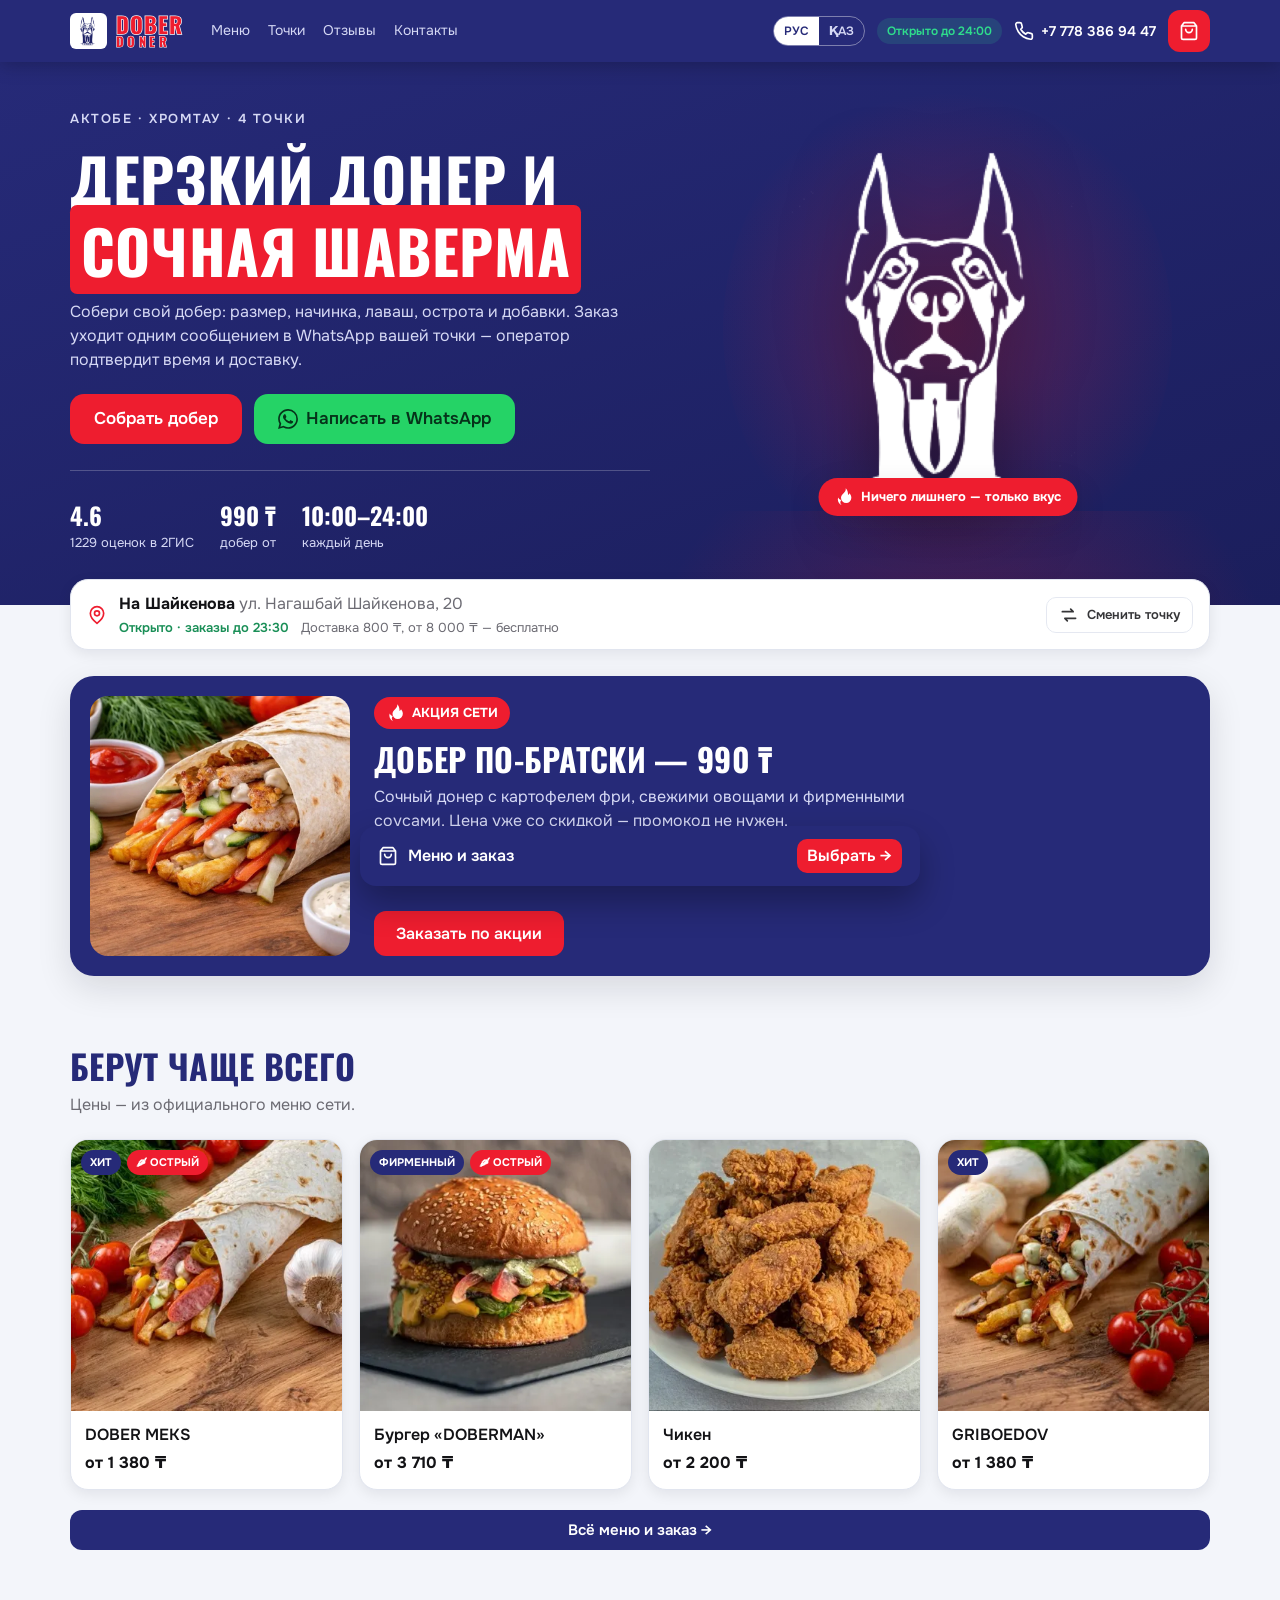
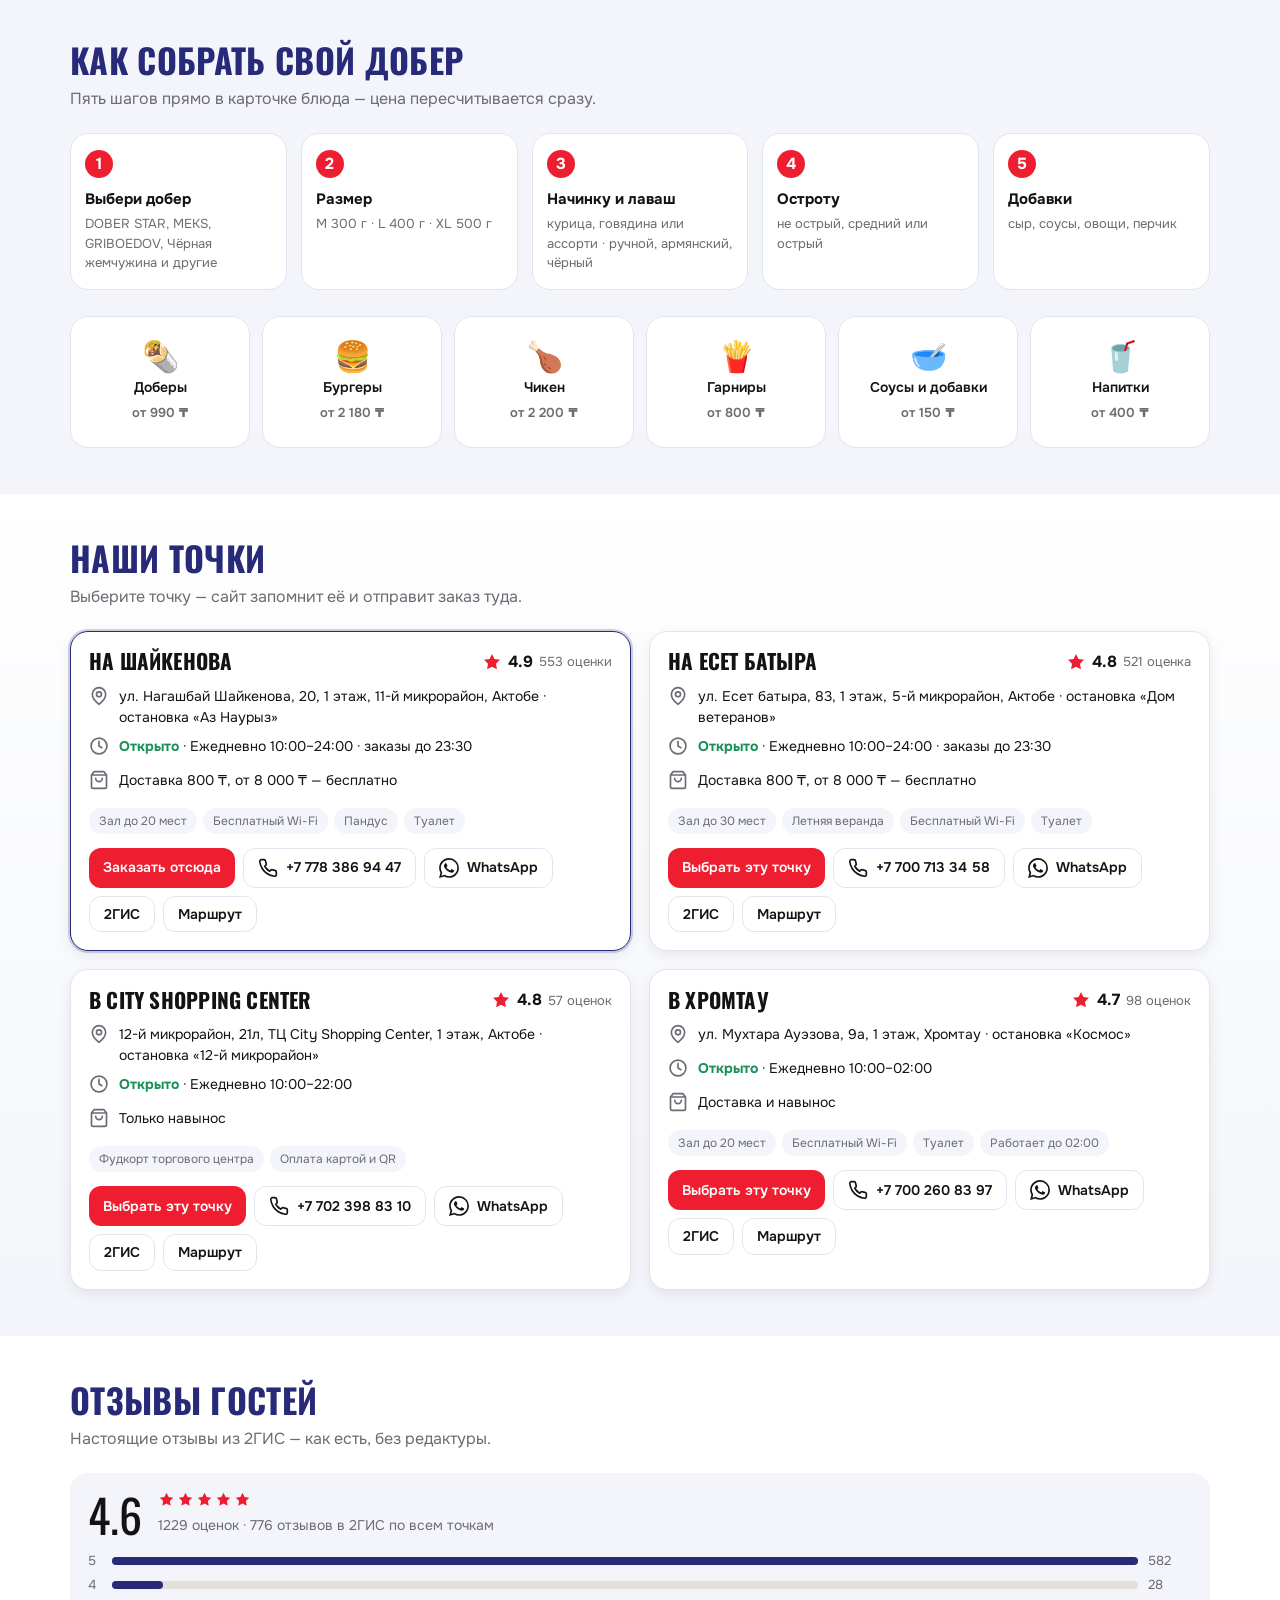
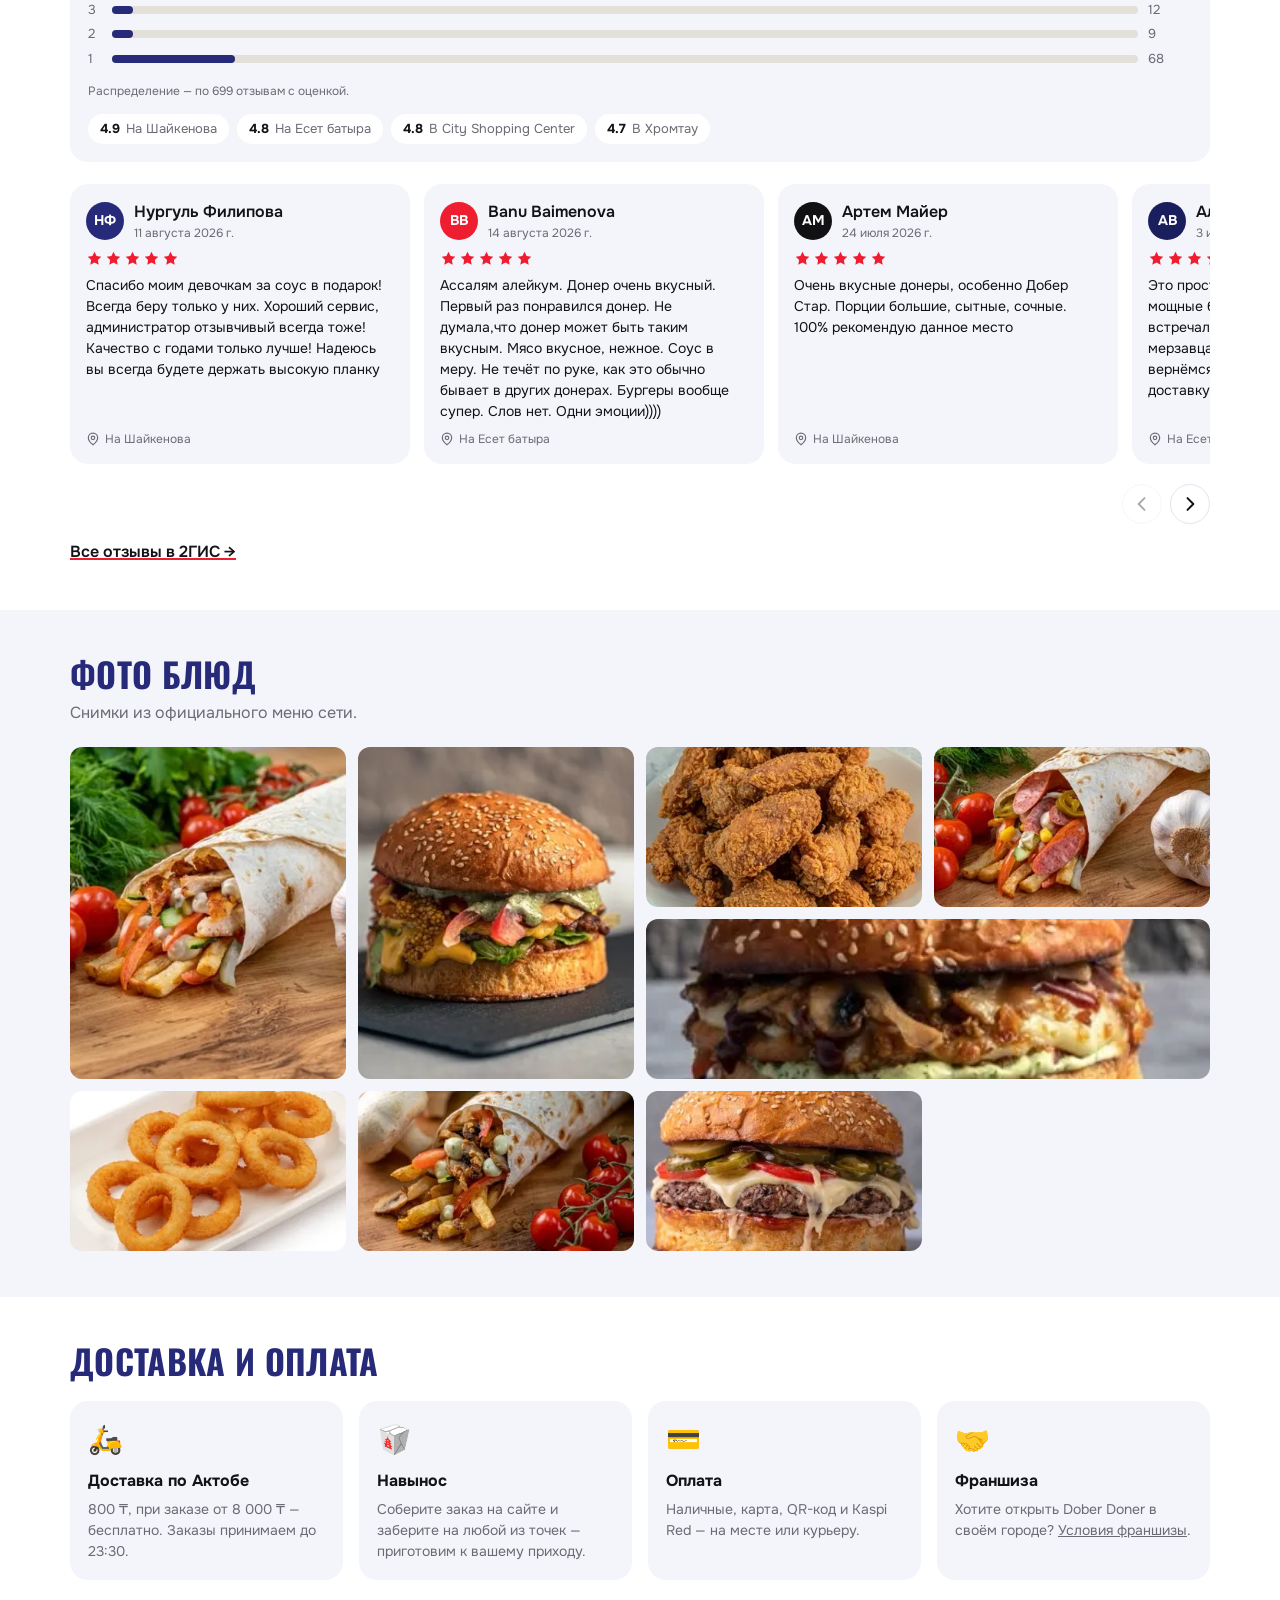
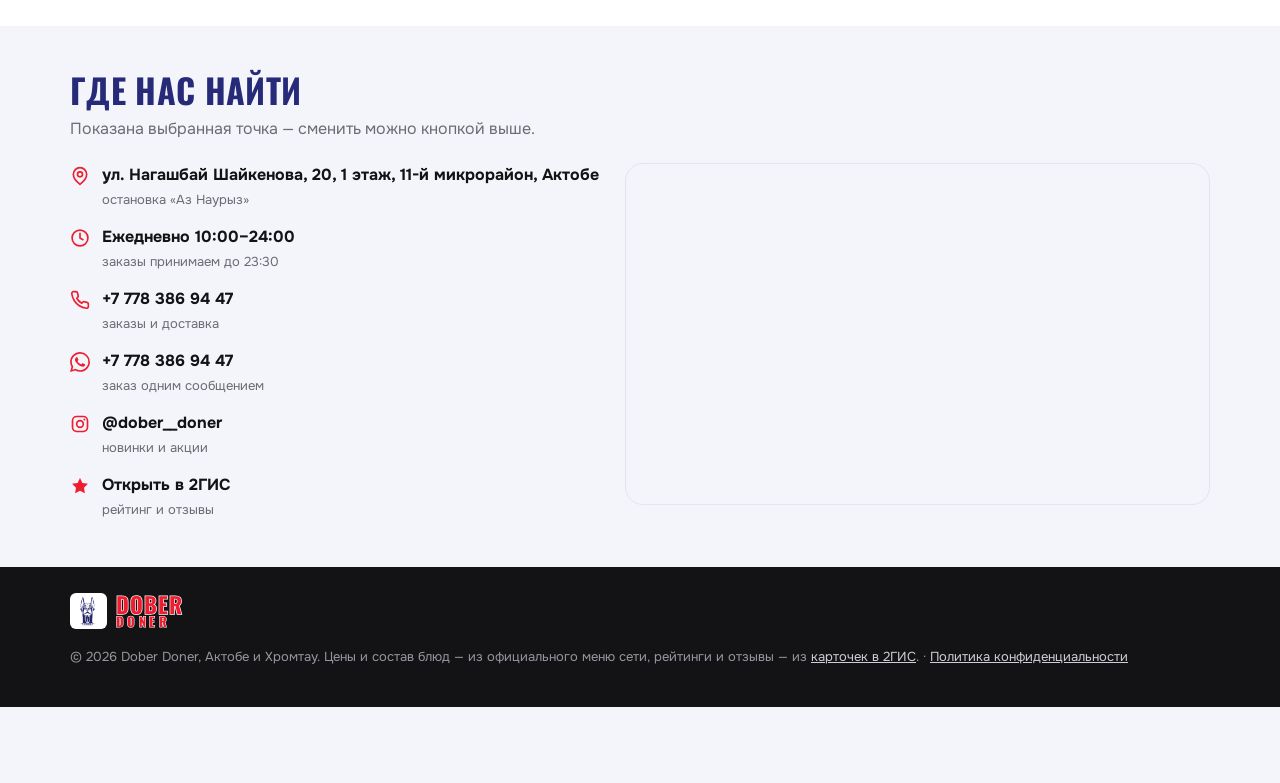
==== commit 4e1185e0: "Switch site and print menu to the signboard palette Цвета взяты с вывески точек: тёмно-синий фон, кр" ====
--- a/site/index.html
+++ b/site/index.html
@@ -7,9 +7,9 @@
   <meta name="description" content="Dober Doner: доберы от 990 ₸, бургеры, чикен и гарниры. 4 точки в Актобе и Хромтау, доставка и навынос. Соберите заказ на сайте и отправьте в WhatsApp своей точки.">
   <!-- ДЕМО-РЕЖИМ: сайт скрыт от поисковиков. Перед официальным запуском удалить эту строку. -->
   <meta name="robots" content="noindex, nofollow">
-  <meta name="theme-color" content="#111113">
+  <meta name="theme-color" content="#262a78">
   <meta name="format-detection" content="telephone=no">
-  <script src="js/i18n.js?v=20260920-4"></script>
+  <script src="js/i18n.js?v=20260920-7"></script>
 
   <meta property="og:type" content="website">
   <meta property="og:locale" content="ru_KZ">
@@ -23,7 +23,7 @@
   <link rel="preconnect" href="https://fonts.googleapis.com">
   <link rel="preconnect" href="https://fonts.gstatic.com" crossorigin>
   <link href="https://fonts.googleapis.com/css2?family=Onest:wght@400;600;700&family=Oswald:wght@700&display=swap" rel="stylesheet">
-  <link rel="stylesheet" href="css/style.css?v=20260920-4">
+  <link rel="stylesheet" href="css/style.css?v=20260920-7">
   <script type="application/ld+json">
   [
     {
@@ -195,7 +195,7 @@
   <header class="top">
     <div class="wrap top__in">
       <a class="logo" href="index.html" data-page-link aria-label="Dober Doner — на главную">
-        <picture><source srcset="img/logo-mark.webp" type="image/webp"><img class="logo__mark" src="img/logo-mark.png" alt="" width="27" height="30"></picture>
+        <picture><source srcset="img/logo-mark-navy.webp" type="image/webp"><img class="logo__mark" src="img/logo-mark-navy.png" alt="" width="25" height="28"></picture>
         <span class="logo__txt"><span class="logo__a">DOBER</span><span class="logo__b">DONER</span></span>
       </a>
       <nav class="nav" aria-label="Разделы">
@@ -406,7 +406,7 @@
   <footer class="foot">
     <div class="wrap foot__in">
       <a class="logo" href="index.html" data-page-link aria-label="Dober Doner — на главную">
-        <picture><source srcset="img/logo-mark.webp" type="image/webp"><img class="logo__mark" src="img/logo-mark.png" alt="" width="27" height="30"></picture>
+        <picture><source srcset="img/logo-mark-navy.webp" type="image/webp"><img class="logo__mark" src="img/logo-mark-navy.png" alt="" width="25" height="28"></picture>
         <span class="logo__txt"><span class="logo__a">DOBER</span><span class="logo__b">DONER</span></span>
       </a>
       <p>© <span data-year>2026</span> Dober Doner, Актобе и Хромтау. Цены и состав блюд — из официального меню сети, рейтинги и отзывы — из <a href="https://go.2gis.com/M9Y68" target="_blank" rel="noopener">карточек в 2ГИС</a>. · <a href="privacy.html" data-page-link>Политика конфиденциальности</a></p>
@@ -446,8 +446,8 @@
 
 <div class="toast" data-toast role="status" aria-live="polite"></div>
 
-<script src="js/config.js?v=20260920-4"></script>
-<script src="js/reviews.js?v=20260920-4"></script>
-<script src="js/app.js?v=20260920-4"></script>
+<script src="js/config.js?v=20260920-7"></script>
+<script src="js/reviews.js?v=20260920-7"></script>
+<script src="js/app.js?v=20260920-7"></script>
 </body>
 </html>
--- a/site/css/style.css
+++ b/site/css/style.css
@@ -1,14 +1,17 @@
 /* Dober Doner — стили сайта. Цвета и размеры меняются переменными в :root. */
 :root {
-  --brand: #ffc20e;        /* фирменный жёлтый */
-  --brand-dark: #e8ae00;
-  --brand-soft: #fff8e3;   /* подложка выбранного варианта */
+  --blue: #262a78;         /* фирменный тёмно-синий — фон вывески */
+  --blue-dark: #1b1e5c;
+  --blue-soft: #eceefa;    /* подложка выбранного варианта */
+  --red: #ee1d2f;          /* красный букв вывески: акценты и кнопки действий */
+  --red-dark: #c8121f;
+  --on-blue: #d6d9f5;      /* второстепенный текст на синем */
   --err: #d92c3c;
   --ink: #131316;
   --ink-soft: #2a2a30;
   --paper: #ffffff;
-  --bg: #f4f2ef;
-  --line: #e4e0da;
+  --bg: #f3f5fa;
+  --line: #e1e5ef;
   --muted: #6c6b73;
   --green: #1a8f57;
   --wa: #25d366;
@@ -41,23 +44,25 @@
 
 /* ─────────── шапка ─────────── */
 .top {
-  position: sticky; top: 0; z-index: 40; background: var(--ink); color: #fff;
+  position: sticky; top: 0; z-index: 40; background: var(--blue); color: #fff;
   box-shadow: 0 2px 20px rgba(0, 0, 0, .25);
 }
 .top__in { display: flex; align-items: center; gap: 18px; height: var(--head); }
 .logo { display: flex; align-items: center; gap: 9px; text-decoration: none; flex: none; }
-.logo picture { display: flex; }
+.logo picture { display: flex; background: #fff; border-radius: 6px; padding: 3px 5px; }
 .logo__mark { width: auto; height: 30px; }
 .logo__txt { display: flex; flex-direction: column; line-height: .95; font-family: 'Oswald', sans-serif; }
-.logo__a { font-size: 19px; font-weight: 700; letter-spacing: .06em; }
-.logo__b { font-size: 11px; font-weight: 600; letter-spacing: .34em; color: var(--brand); }
+/* буквы как на вывеске: красные с белой обводкой */
+.logo__a, .logo__b { color: var(--red); -webkit-text-stroke: 1.4px #fff; paint-order: stroke fill; }
+.logo__a { font-size: 22px; font-weight: 700; letter-spacing: .05em; }
+.logo__b { font-size: 13px; font-weight: 700; letter-spacing: .28em; -webkit-text-stroke-width: 1px; }
 .nav { display: flex; gap: 18px; margin-left: 10px; }
-.nav a { text-decoration: none; font-size: 14px; color: #d8d6dd; padding: 6px 0; border-bottom: 2px solid transparent; }
-.nav a:hover { color: #fff; border-color: var(--brand); }
+.nav a { text-decoration: none; font-size: 14px; color: var(--on-blue); padding: 6px 0; border-bottom: 2px solid transparent; }
+.nav a:hover { color: #fff; border-color: #fff; }
 .top__right { margin-left: auto; display: flex; align-items: center; gap: 12px; }
-.language-switch { display: flex; border: 1px solid #45444d; border-radius: 999px; overflow: hidden; }
-.language-switch a { text-decoration: none; font-size: 12px; font-weight: 600; padding: 5px 10px; color: #cfced6; }
-.language-switch a[aria-current] { background: var(--brand); color: var(--ink); }
+.language-switch { display: flex; border: 1px solid rgba(255, 255, 255, .4); border-radius: 999px; overflow: hidden; }
+.language-switch a { text-decoration: none; font-size: 12px; font-weight: 600; padding: 5px 10px; color: var(--on-blue); }
+.language-switch a[aria-current] { background: #fff; color: var(--blue); }
 .status { font-size: 12px; font-weight: 600; padding: 4px 10px; border-radius: 999px; white-space: nowrap; }
 .status.is-open, .is-open { color: #2fdd8c; }
 .status.is-closed, .is-closed { color: #ff9a9a; }
@@ -66,12 +71,12 @@
 .top__phone { display: flex; align-items: center; gap: 7px; text-decoration: none; font-weight: 600; font-size: 14px; white-space: nowrap; }
 .top__cart {
   position: relative; display: grid; place-items: center; width: 42px; height: 42px; border-radius: 12px;
-  background: var(--brand); color: var(--ink); border: 0; cursor: pointer;
-}
-.top__cart:hover { background: var(--brand-dark); }
+  background: var(--red); color: #fff; border: 0; cursor: pointer;
+}
+.top__cart:hover { background: var(--red-dark); }
 .top__cart-count {
   position: absolute; top: -5px; right: -5px; min-width: 20px; height: 20px; padding: 0 5px;
-  background: var(--ink); color: var(--brand); border-radius: 999px; font-size: 12px; font-weight: 700;
+  background: #fff; color: var(--red); border-radius: 999px; font-size: 12px; font-weight: 700;
   display: grid; place-items: center;
 }
 
@@ -82,10 +87,10 @@
   font-weight: 600; font-size: 15px; line-height: 1.2; transition: transform .12s ease, background .15s ease;
 }
 .btn:active { transform: translateY(1px); }
-.btn--brand { background: var(--brand); color: var(--ink); }
-.btn--brand:hover { background: var(--brand-dark); }
-.btn--dark { background: var(--ink); color: #fff; }
-.btn--dark:hover { background: #000; }
+.btn--brand { background: var(--red); color: #fff; }
+.btn--brand:hover { background: var(--red-dark); }
+.btn--dark { background: var(--blue); color: #fff; }
+.btn--dark:hover { background: var(--blue-dark); }
 .btn--wa { background: var(--wa); color: #06331a; }
 .btn--wa:hover { background: #1fc05c; }
 .btn--light { background: #fff; color: var(--ink); border: 1px solid var(--line); }
@@ -96,8 +101,8 @@
 .btn--lg { padding: 13px 22px; font-size: 16px; }
 .btn--xl { padding: 15px 24px; font-size: 17px; border-radius: 14px; }
 .btn--wide { width: 100%; }
-.linkbtn { background: none; border: 0; padding: 0; color: var(--ink); font-weight: 600; cursor: pointer; text-decoration: underline; text-decoration-color: var(--brand); text-decoration-thickness: 2px; }
-.linkmore { display: inline-block; margin-top: 16px; font-weight: 600; color: var(--ink); text-decoration: underline; text-decoration-color: var(--brand); text-decoration-thickness: 2px; }
+.linkbtn { background: none; border: 0; padding: 0; color: var(--ink); font-weight: 600; cursor: pointer; text-decoration: underline; text-decoration-color: var(--red); text-decoration-thickness: 2px; }
+.linkmore { display: inline-block; margin-top: 16px; font-weight: 600; color: var(--ink); text-decoration: underline; text-decoration-color: var(--red); text-decoration-thickness: 2px; }
 .linkmore:hover { text-decoration: underline; }
 .backlink { display: inline-flex; align-items: center; gap: 6px; text-decoration: none; color: var(--muted); font-size: 14px; margin-bottom: 14px; }
 .backlink:hover { color: var(--ink); }
@@ -114,35 +119,35 @@
 .section--reviews, .section--info { background: #fff; }
 .section--branches { background: linear-gradient(180deg, #fff 0%, var(--bg) 100%); }
 .section__head { margin-bottom: 22px; }
-.section__head h2 { font-size: clamp(24px, 4vw, 34px); }
+.section__head h2 { font-size: clamp(24px, 4vw, 34px); color: var(--blue); }
 .section__head h1 { font-size: clamp(28px, 5vw, 40px); }
 .section__head p { margin: 8px 0 0; color: var(--muted); max-width: 60ch; }
-.h-page { font-size: clamp(28px, 5vw, 40px); }
+.h-page { font-size: clamp(28px, 5vw, 40px); color: var(--blue); }
 
 /* ─────────── главный экран ─────────── */
-.hero { background: var(--ink); color: #fff; padding: 44px 0 52px; position: relative; overflow: hidden; }
-.top :focus-visible, .hero :focus-visible, .foot :focus-visible, .deal :focus-visible, .cartbar:focus-visible { outline-color: var(--brand); }
+.hero { background: linear-gradient(160deg, var(--blue) 0%, var(--blue-dark) 100%); color: #fff; padding: 44px 0 52px; position: relative; overflow: hidden; }
+.top :focus-visible, .hero :focus-visible, .foot :focus-visible, .deal :focus-visible, .dealbar:focus-visible, .cartbar:focus-visible { outline-color: #fff; }
 .hero::after {
   content: ''; position: absolute; inset: auto -10% -60% 40%; height: 420px;
-  background: radial-gradient(circle, rgba(255, 194, 14, .28), transparent 65%); pointer-events: none;
+  background: radial-gradient(circle, rgba(238, 29, 47, .28), transparent 65%); pointer-events: none;
 }
 .hero__in { display: grid; grid-template-columns: 1.05fr .95fr; gap: 36px; align-items: center; position: relative; z-index: 1; }
-.hero__kicker { display: inline-block; font-size: 13px; font-weight: 600; letter-spacing: .12em; text-transform: uppercase; color: var(--brand); }
-.hero h1 { font-size: clamp(34px, 6vw, 60px); margin: 12px 0 0; }
-.hero h1 em { color: var(--brand); font-style: normal; }
-.hero__lead { color: #cfced6; margin: 14px 0 22px; max-width: 52ch; }
+.hero__kicker { display: inline-block; font-size: 13px; font-weight: 600; letter-spacing: .12em; text-transform: uppercase; color: var(--on-blue); }
+.hero h1 { font-size: clamp(34px, 6vw, 60px); margin: 12px 0 0; line-height: 1.2; }
+.hero h1 em { background: var(--red); color: #fff; font-style: normal; padding: 0 .18em; border-radius: .12em; -webkit-box-decoration-break: clone; box-decoration-break: clone; }
+.hero__lead { color: var(--on-blue); margin: 14px 0 22px; max-width: 52ch; }
 .hero__btns { display: flex; flex-wrap: wrap; gap: 12px; }
-.hero__facts { list-style: none; display: flex; gap: 26px; padding: 26px 0 0; margin: 26px 0 0; border-top: 1px solid #33323b; flex-wrap: wrap; }
+.hero__facts { list-style: none; display: flex; gap: 26px; padding: 26px 0 0; margin: 26px 0 0; border-top: 1px solid rgba(255, 255, 255, .22); flex-wrap: wrap; }
 .hero__facts li { display: flex; flex-direction: column; }
 .hero__facts b { font-family: 'Oswald', sans-serif; font-size: 24px; }
-.hero__facts span { font-size: 13px; color: #a9a8b2; }
+.hero__facts span { font-size: 13px; color: var(--on-blue); }
 .hero__media { position: relative; display: grid; place-items: center; min-height: 320px; }
 
 /* эмблема в герое: «рык» раз в 7 секунд и возврат в исходное положение */
 .dober { position: relative; width: min(330px, 70%); }
 .dober::before {
   content: ''; position: absolute; inset: -18%; border-radius: 50%;
-  background: radial-gradient(circle, rgba(255, 194, 14, .32), transparent 70%);
+  background: radial-gradient(circle, rgba(238, 29, 47, .30), transparent 70%);
   animation: dober-glow 7s ease-in-out infinite;
 }
 .dober img {
@@ -162,7 +167,7 @@
 @keyframes dober-glow { 0%, 58%, 92%, 100% { opacity: .5; } 66%, 82% { opacity: 1; } }
 .hero__badge {
   position: absolute; left: 50%; transform: translateX(-50%); bottom: 0; display: inline-flex; align-items: center; gap: 7px;
-  background: var(--brand); color: var(--ink); font-weight: 700; font-size: 13px; padding: 9px 16px; border-radius: 999px;
+  background: var(--red); color: #fff; font-weight: 700; font-size: 13px; padding: 9px 16px; border-radius: 999px;
   white-space: nowrap; box-shadow: var(--shadow);
 }
 
@@ -176,12 +181,12 @@
 /* при переходе «Собрать добер» плашка точки мигает, чтобы гость увидел, куда уйдёт заказ */
 .branchbar.is-pulse, .orderbranch.is-pulse { animation: branch-pulse 1.3s ease-out 3; }
 @keyframes branch-pulse {
-  0% { box-shadow: 0 0 0 0 rgba(255, 194, 14, .9), var(--shadow-sm); border-color: var(--brand); }
-  70% { box-shadow: 0 0 0 12px rgba(255, 194, 14, 0), var(--shadow-sm); border-color: var(--brand); }
-  100% { box-shadow: 0 0 0 0 rgba(255, 194, 14, 0), var(--shadow-sm); border-color: var(--line); }
+  0% { box-shadow: 0 0 0 0 rgba(238, 29, 47, .75), var(--shadow-sm); border-color: var(--red); }
+  70% { box-shadow: 0 0 0 12px rgba(238, 29, 47, 0), var(--shadow-sm); border-color: var(--red); }
+  100% { box-shadow: 0 0 0 0 rgba(238, 29, 47, 0), var(--shadow-sm); border-color: var(--line); }
 }
 .branchbar__main { display: flex; align-items: center; gap: 12px; flex: 1 1 260px; }
-.branchbar__main > .ic { color: var(--ink); }
+.branchbar__main > .ic { color: var(--red); }
 .branchbar__t { font-weight: 600; }
 .branchbar__addr { color: var(--muted); font-weight: 400; }
 .branchbar__sub { display: flex; gap: 12px; flex-wrap: wrap; font-size: 13px; color: var(--muted); margin-top: 2px; }
@@ -192,25 +197,25 @@
 /* ─────────── акция ─────────── */
 .deal {
   display: grid; grid-template-columns: 260px 1fr; gap: 24px; align-items: center;
-  background: var(--ink); color: #fff; border-radius: 24px; padding: 20px; box-shadow: var(--shadow);
+  background: var(--blue); color: #fff; border-radius: 24px; padding: 20px; box-shadow: var(--shadow);
 }
 .deal__media img { border-radius: 18px; aspect-ratio: 1; object-fit: cover; }
 .deal__badge {
-  display: inline-flex; align-items: center; gap: 6px; background: var(--brand); color: var(--ink);
+  display: inline-flex; align-items: center; gap: 6px; background: var(--red); color: #fff;
   font-weight: 700; font-size: 13px; padding: 6px 12px; border-radius: 999px; text-transform: uppercase;
 }
 .deal__body h2 { font-size: clamp(22px, 3.4vw, 32px); margin: 12px 0 8px; }
-.deal__text { color: #cfced6; margin: 0 0 14px; max-width: 54ch; }
+.deal__text { color: var(--on-blue); margin: 0 0 14px; max-width: 54ch; }
 .deal__price { display: flex; align-items: baseline; gap: 12px; margin-bottom: 16px; }
-.deal__price s { color: #97969f; font-size: 18px; }
-.deal__price b { font-family: 'Oswald', sans-serif; font-size: 32px; color: var(--brand); }
+.deal__price s { color: #9ea3dc; font-size: 18px; }
+.deal__price b { font-family: 'Oswald', sans-serif; font-size: 32px; color: #fff; }
 .dealbar {
   display: flex; align-items: center; gap: 12px; flex-wrap: wrap; text-decoration: none;
-  background: var(--ink); color: #fff; border-radius: 14px; padding: 12px 16px; margin: 16px 0 0;
-}
-.dealbar__badge { display: inline-flex; align-items: center; gap: 6px; background: var(--brand); color: var(--ink); padding: 4px 10px; border-radius: 999px; font-size: 12px; font-weight: 700; text-transform: uppercase; }
+  background: var(--blue); color: #fff; border-radius: 14px; padding: 12px 16px; margin: 16px 0 0;
+}
+.dealbar__badge { display: inline-flex; align-items: center; gap: 6px; background: var(--red); color: #fff; padding: 4px 10px; border-radius: 999px; font-size: 12px; font-weight: 700; text-transform: uppercase; }
 .dealbar__t { font-weight: 600; }
-.dealbar__go { margin-left: auto; color: var(--brand); font-weight: 600; }
+.dealbar__go { margin-left: auto; color: #fff; font-weight: 600; }
 
 /* ─────────── хиты ─────────── */
 .hits { display: grid; grid-template-columns: repeat(4, 1fr); gap: 16px; margin-bottom: 20px; }
@@ -227,7 +232,7 @@
 /* ─────────── шаги конструктора ─────────── */
 .steps { list-style: none; display: grid; grid-template-columns: repeat(5, 1fr); gap: 14px; padding: 0; margin: 0 0 26px; counter-reset: s; }
 .steps li { background: #fff; border: 1px solid var(--line); border-radius: var(--radius); padding: 16px 14px; display: flex; flex-direction: column; gap: 4px; }
-.steps__n { width: 28px; height: 28px; border-radius: 50%; background: var(--brand); color: var(--ink); font-weight: 700; display: grid; place-items: center; margin-bottom: 6px; }
+.steps__n { width: 28px; height: 28px; border-radius: 50%; background: var(--red); color: #fff; font-weight: 700; display: grid; place-items: center; margin-bottom: 6px; }
 .steps b { font-size: 15px; }
 .steps span:last-child { font-size: 13px; color: var(--muted); }
 
@@ -235,7 +240,7 @@
 .cats { display: flex; gap: 8px; overflow-x: auto; padding: 4px 0 12px; scrollbar-width: none; }
 .cats::-webkit-scrollbar { display: none; }
 .cats a { flex: none; text-decoration: none; background: #fff; border: 1px solid var(--line); border-radius: 999px; padding: 8px 14px; font-weight: 600; font-size: 14px; }
-.cats a.is-active { background: var(--ink); color: #fff; border-color: var(--ink); }
+.cats a.is-active { background: var(--blue); color: #fff; border-color: var(--blue); }
 .cats--home { display: grid; grid-template-columns: repeat(6, 1fr); gap: 12px; overflow: visible; padding: 0; }
 /* плитки разделов: одинаковая высота, всё по центру (в ленте категорий на странице заказа — таблетки) */
 .cats--home .tile {
@@ -250,11 +255,11 @@
 /* ─────────── филиалы ─────────── */
 .branchcards { display: grid; grid-template-columns: repeat(2, 1fr); gap: 18px; }
 .bcard { background: #fff; border: 1px solid var(--line); border-radius: var(--radius); padding: 18px; box-shadow: var(--shadow-sm); }
-.bcard.is-on { border-color: var(--brand); box-shadow: 0 0 0 2px rgba(255, 194, 14, .35), var(--shadow-sm); }
+.bcard.is-on { border-color: var(--blue); box-shadow: 0 0 0 2px rgba(38, 42, 120, .2), var(--shadow-sm); }
 .bcard__head { display: flex; align-items: center; justify-content: space-between; gap: 12px; margin-bottom: 12px; }
 .bcard__head h3 { font-size: 21px; }
 .bcard__rating { display: inline-flex; align-items: center; gap: 6px; font-size: 13px; color: var(--muted); }
-.bcard__rating .ic { color: var(--brand); }
+.bcard__rating .ic { color: var(--red); }
 .bcard__rating b { font-size: 16px; color: var(--ink); }
 .bcard__row { display: flex; gap: 10px; margin-bottom: 8px; font-size: 14px; }
 .bcard__row .ic { color: var(--muted); }
@@ -272,12 +277,12 @@
   border-radius: var(--radius-sm); padding: 14px; cursor: pointer; width: 100%;
 }
 .brow:hover { border-color: var(--ink); }
-.brow.is-on { border-color: var(--brand); background: var(--brand-soft); }
-.brow__check { width: 22px; color: var(--ink); }
+.brow.is-on { border-color: var(--blue); background: var(--blue-soft); }
+.brow__check { width: 22px; color: var(--blue); }
 .brow__body { display: flex; flex-direction: column; gap: 3px; }
 .brow__name { font-weight: 700; display: flex; align-items: center; gap: 8px; }
 .brow__rating { display: inline-flex; align-items: center; gap: 4px; font-size: 13px; color: var(--muted); font-weight: 600; }
-.brow__rating .ic { width: 14px; height: 14px; color: var(--brand); }
+.brow__rating .ic { width: 14px; height: 14px; color: var(--red); }
 .brow__addr { font-size: 14px; color: var(--muted); }
 .brow__meta { display: flex; flex-wrap: wrap; gap: 10px; font-size: 12px; color: var(--muted); }
 .brow__meta .is-open { color: var(--green); font-weight: 600; }
@@ -295,13 +300,13 @@
   display: flex; flex-direction: column; box-shadow: var(--shadow-sm);
 }
 .card.is-spot { animation: spot 1.6s ease; }
-@keyframes spot { 0%, 100% { box-shadow: var(--shadow-sm); } 30% { box-shadow: 0 0 0 3px var(--brand); } }
+@keyframes spot { 0%, 100% { box-shadow: var(--shadow-sm); } 30% { box-shadow: 0 0 0 3px var(--red); } }
 .card__media { position: relative; border: 0; padding: 0; background: none; cursor: pointer; display: block; }
 .card__media img { aspect-ratio: 1; object-fit: cover; width: 100%; transition: transform .2s ease; }
 .card__media:hover img { transform: scale(1.03); }
 .card__badges { position: absolute; left: 10px; top: 10px; display: flex; flex-wrap: wrap; gap: 6px; }
-.badge { background: var(--brand); color: var(--ink); font-size: 11px; font-weight: 700; text-transform: uppercase; padding: 4px 9px; border-radius: 999px; }
-.badge--hot { background: var(--ink); color: #fff; }
+.badge { background: var(--blue); color: #fff; font-size: 11px; font-weight: 700; text-transform: uppercase; padding: 4px 9px; border-radius: 999px; }
+.badge--hot { background: var(--red); color: #fff; }
 .card__body { padding: 12px 14px 14px; display: flex; flex-direction: column; gap: 6px; flex: 1; }
 .card__name { font-size: 16px; }
 .card__desc { margin: 0; font-size: 13px; color: var(--muted); display: -webkit-box; -webkit-line-clamp: 3; -webkit-box-orient: vertical; overflow: hidden; }
@@ -349,7 +354,7 @@
 }
 .opts__o i { font-style: normal; }
 .opts__o b { color: var(--muted); font-weight: 600; font-size: 14px; }
-.opts__o input:checked + span { border-color: var(--brand); box-shadow: inset 0 0 0 1px var(--brand); background: var(--brand-soft); }
+.opts__o input:checked + span { border-color: var(--blue); box-shadow: inset 0 0 0 1px var(--blue); background: var(--blue-soft); }
 .opts__o input:focus-visible + span { outline: 3px solid var(--ink); outline-offset: 2px; }
 .addons { display: flex; flex-wrap: wrap; gap: 8px; }
 .addon input { position: absolute; opacity: 0; pointer-events: none; }
@@ -360,8 +365,8 @@
 .addon i { font-style: normal; color: var(--muted); font-weight: 600; }
 .addon .ic { width: 15px; height: 15px; }
 .addon .ic--on { display: none; }
-.addon input:checked + span { border-color: var(--brand); background: var(--brand-soft); }
-.addon input:checked + span .ic--on { display: block; color: var(--brand-dark); }
+.addon input:checked + span { border-color: var(--blue); background: var(--blue-soft); }
+.addon input:checked + span .ic--on { display: block; color: var(--blue); }
 .addon input:checked + span .ic--off { display: none; }
 .addon input:focus-visible + span { outline: 3px solid var(--ink); outline-offset: 2px; }
 .itemfoot { display: flex; align-items: center; justify-content: space-between; gap: 12px; }
@@ -370,7 +375,7 @@
 .cartbar {
   position: fixed; left: 50%; transform: translateX(-50%); bottom: calc(14px + env(safe-area-inset-bottom));
   z-index: 50; width: min(560px, calc(100% - 24px)); display: flex; align-items: center; justify-content: space-between;
-  gap: 14px; background: var(--ink); color: #fff; border: 0; border-radius: 16px; padding: 13px 18px;
+  gap: 14px; background: var(--blue); color: #fff; border: 0; border-radius: 16px; padding: 13px 18px;
   cursor: pointer; text-decoration: none; box-shadow: 0 16px 34px rgba(0, 0, 0, .3);
 }
 .cartbar.is-bump { animation: bump .4s ease; }
@@ -380,7 +385,7 @@
 .cartbar__l span { white-space: nowrap; overflow: hidden; text-overflow: ellipsis; }
 .cartbar__r span, .cartbar__r b { white-space: nowrap; }
 .cartbar__r b { font-family: 'Oswald', sans-serif; font-size: 18px; }
-.cartbar__r span { color: var(--brand); }
+.cartbar__r span { color: #fff; background: var(--red); padding: 5px 10px; border-radius: 10px; }
 body.has-cart { padding-bottom: 76px; }
 
 .empty, .done { text-align: center; padding: 30px 10px; display: grid; gap: 10px; justify-items: center; }
@@ -390,7 +395,7 @@
 .done__sub { font-size: 14px; }
 .done__btns { display: flex; flex-wrap: wrap; gap: 8px; justify-content: center; margin-top: 8px; }
 
-.closed-note { background: #fff4d6; border: 1px solid #f2d98a; border-radius: var(--radius-sm); padding: 11px 14px; font-size: 14px; margin-bottom: 14px; }
+.closed-note { background: #fdecec; border: 1px solid #f5b5b8; border-radius: var(--radius-sm); padding: 11px 14px; font-size: 14px; margin-bottom: 14px; }
 .lines { list-style: none; margin: 0 0 16px; padding: 0; display: grid; gap: 10px; }
 .line { background: #fff; border: 1px solid var(--line); border-radius: var(--radius-sm); padding: 12px 14px; display: grid; grid-template-columns: 1fr auto; gap: 6px 12px; }
 .line__name { font-weight: 600; }
@@ -414,7 +419,7 @@
 .cs__p .ic { width: 13px; height: 13px; }
 
 .orderbranch { display: flex; align-items: center; gap: 8px; flex-wrap: wrap; background: #fff; border: 1px solid var(--line); border-radius: var(--radius-sm); padding: 10px 14px; font-size: 14px; margin-bottom: 16px; }
-.orderbranch .ic { color: var(--ink); }
+.orderbranch .ic { color: var(--red); }
 
 .fs { border: 0; padding: 0; margin: 0 0 16px; }
 .fs legend { font-weight: 700; padding: 0; margin-bottom: 8px; }
@@ -423,7 +428,7 @@
 .seg--4 { grid-template-columns: repeat(2, 1fr); }
 .seg label input { position: absolute; opacity: 0; pointer-events: none; }
 .seg label span { display: block; text-align: center; background: #fff; border: 1px solid var(--line); border-radius: var(--radius-sm); padding: 11px 8px; cursor: pointer; font-weight: 600; font-size: 14px; }
-.seg label input:checked + span { border-color: var(--brand); background: var(--brand-soft); box-shadow: inset 0 0 0 1px var(--brand); }
+.seg label input:checked + span { border-color: var(--blue); background: var(--blue-soft); box-shadow: inset 0 0 0 1px var(--blue); }
 .seg label input:disabled + span { opacity: .4; cursor: not-allowed; }
 .seg label input:focus-visible + span { outline: 3px solid var(--ink); outline-offset: 2px; }
 
@@ -434,17 +439,17 @@
   width: 100%; padding: 12px 14px; border: 1px solid var(--line); border-radius: var(--radius-sm);
   background: #fff; font: inherit; color: inherit;
 }
-.field input:focus, .field textarea:focus { outline: 0; border-color: var(--brand); box-shadow: 0 0 0 3px rgba(255, 194, 14, .35); }
+.field input:focus, .field textarea:focus { outline: 0; border-color: var(--blue); box-shadow: 0 0 0 3px rgba(38, 42, 120, .16); }
 .field.is-err input { border-color: var(--err); }
 .field--time { margin-top: 10px; }
 .grid2 { display: grid; grid-template-columns: 1fr 1fr; gap: 12px; }
 .err { color: var(--err); font-size: 13px; margin: 6px 0 0; }
 .hint { color: var(--muted); font-size: 13px; margin: 6px 0 0; }
 .pickup-note { display: flex; gap: 8px; align-items: flex-start; background: #fff; border: 1px solid var(--line); border-radius: var(--radius-sm); padding: 11px 14px; font-size: 14px; margin: 0 0 16px; }
-.pickup-note .ic { color: var(--ink); }
+.pickup-note .ic { color: var(--red); }
 .privacy { font-size: 12px; color: var(--muted); }
 .privacy span { display: block; margin-top: 4px; }
-.freebar { margin: 0; font-size: 13px; color: var(--muted); background: #fff7e6; border-radius: 10px; padding: 8px 12px; }
+.freebar { margin: 0; font-size: 13px; color: var(--blue); background: var(--blue-soft); border-radius: 10px; padding: 8px 12px; }
 .freebar.is-free { background: #e7f8ee; color: #14663f; font-weight: 600; }
 .total { display: flex; align-items: center; justify-content: space-between; font-weight: 700; }
 .total small { display: block; font-weight: 400; color: var(--muted); font-size: 12px; }
@@ -486,13 +491,13 @@
 .rating__top { display: flex; align-items: center; gap: 16px; }
 .rating__num { font-family: 'Oswald', sans-serif; font-size: 46px; line-height: 1; }
 .rating__sub { color: var(--muted); font-size: 14px; }
-.stars { display: inline-flex; gap: 2px; color: var(--brand); }
+.stars { display: inline-flex; gap: 2px; color: var(--red); }
 .stars .ic { width: 17px; height: 17px; }
 .stars .off { color: #d8d5d0; }
 .bars { display: grid; gap: 5px; }
 .bar { display: grid; grid-template-columns: 14px 1fr 44px; gap: 10px; align-items: center; font-size: 13px; color: var(--muted); }
 .bar i { display: block; background: #e3dfd9; border-radius: 999px; height: 8px; }
-.bar b { display: block; background: var(--brand); border-radius: 999px; height: 8px; }
+.bar b { display: block; background: var(--blue); border-radius: 999px; height: 8px; }
 .bars__note { margin: 0; font-size: 12px; color: var(--muted); }
 .rating__branches { display: flex; flex-wrap: wrap; gap: 8px; }
 .rating__branch { display: inline-flex; align-items: center; gap: 6px; background: #fff; border-radius: 999px; padding: 5px 12px; font-size: 13px; color: var(--muted); }
@@ -507,7 +512,7 @@
 .rev__meta { font-size: 12px; color: var(--muted); }
 .rev__text { margin: 0; font-size: 14px; white-space: pre-line; }
 .rev__text.is-clamped { display: -webkit-box; -webkit-line-clamp: 6; -webkit-box-orient: vertical; overflow: hidden; }
-.rev__more { align-self: flex-start; background: none; border: 0; padding: 0; color: var(--ink); font-weight: 600; cursor: pointer; text-decoration: underline; text-decoration-color: var(--brand); }
+.rev__more { align-self: flex-start; background: none; border: 0; padding: 0; color: var(--ink); font-weight: 600; cursor: pointer; text-decoration: underline; text-decoration-color: var(--red); }
 .rev__tag { display: inline-flex; align-items: center; gap: 5px; margin-top: auto; font-size: 12px; color: var(--muted); }
 .rev__tag .ic { width: 14px; height: 14px; }
 .revs__nav { display: flex; gap: 8px; justify-content: flex-end; margin-top: 10px; }
@@ -535,11 +540,11 @@
 .contacts { display: grid; grid-template-columns: 1fr 1.1fr; gap: 24px; align-items: start; }
 .contacts__list { list-style: none; margin: 0; padding: 0; display: grid; gap: 14px; }
 .contacts__list li { display: flex; gap: 12px; }
-.contacts__list .ic { color: var(--ink); margin-top: 3px; }
+.contacts__list .ic { color: var(--red); margin-top: 3px; }
 .contacts__list b { display: block; }
 .contacts__list span { font-size: 13px; color: var(--muted); }
 .contacts__list a { text-decoration: none; }
-.contacts__list a:hover b { color: var(--brand-dark); }
+.contacts__list a:hover b { color: var(--blue); }
 .map { border-radius: var(--radius); overflow: hidden; border: 1px solid var(--line); }
 .map iframe { width: 100%; height: 340px; border: 0; display: block; }
 
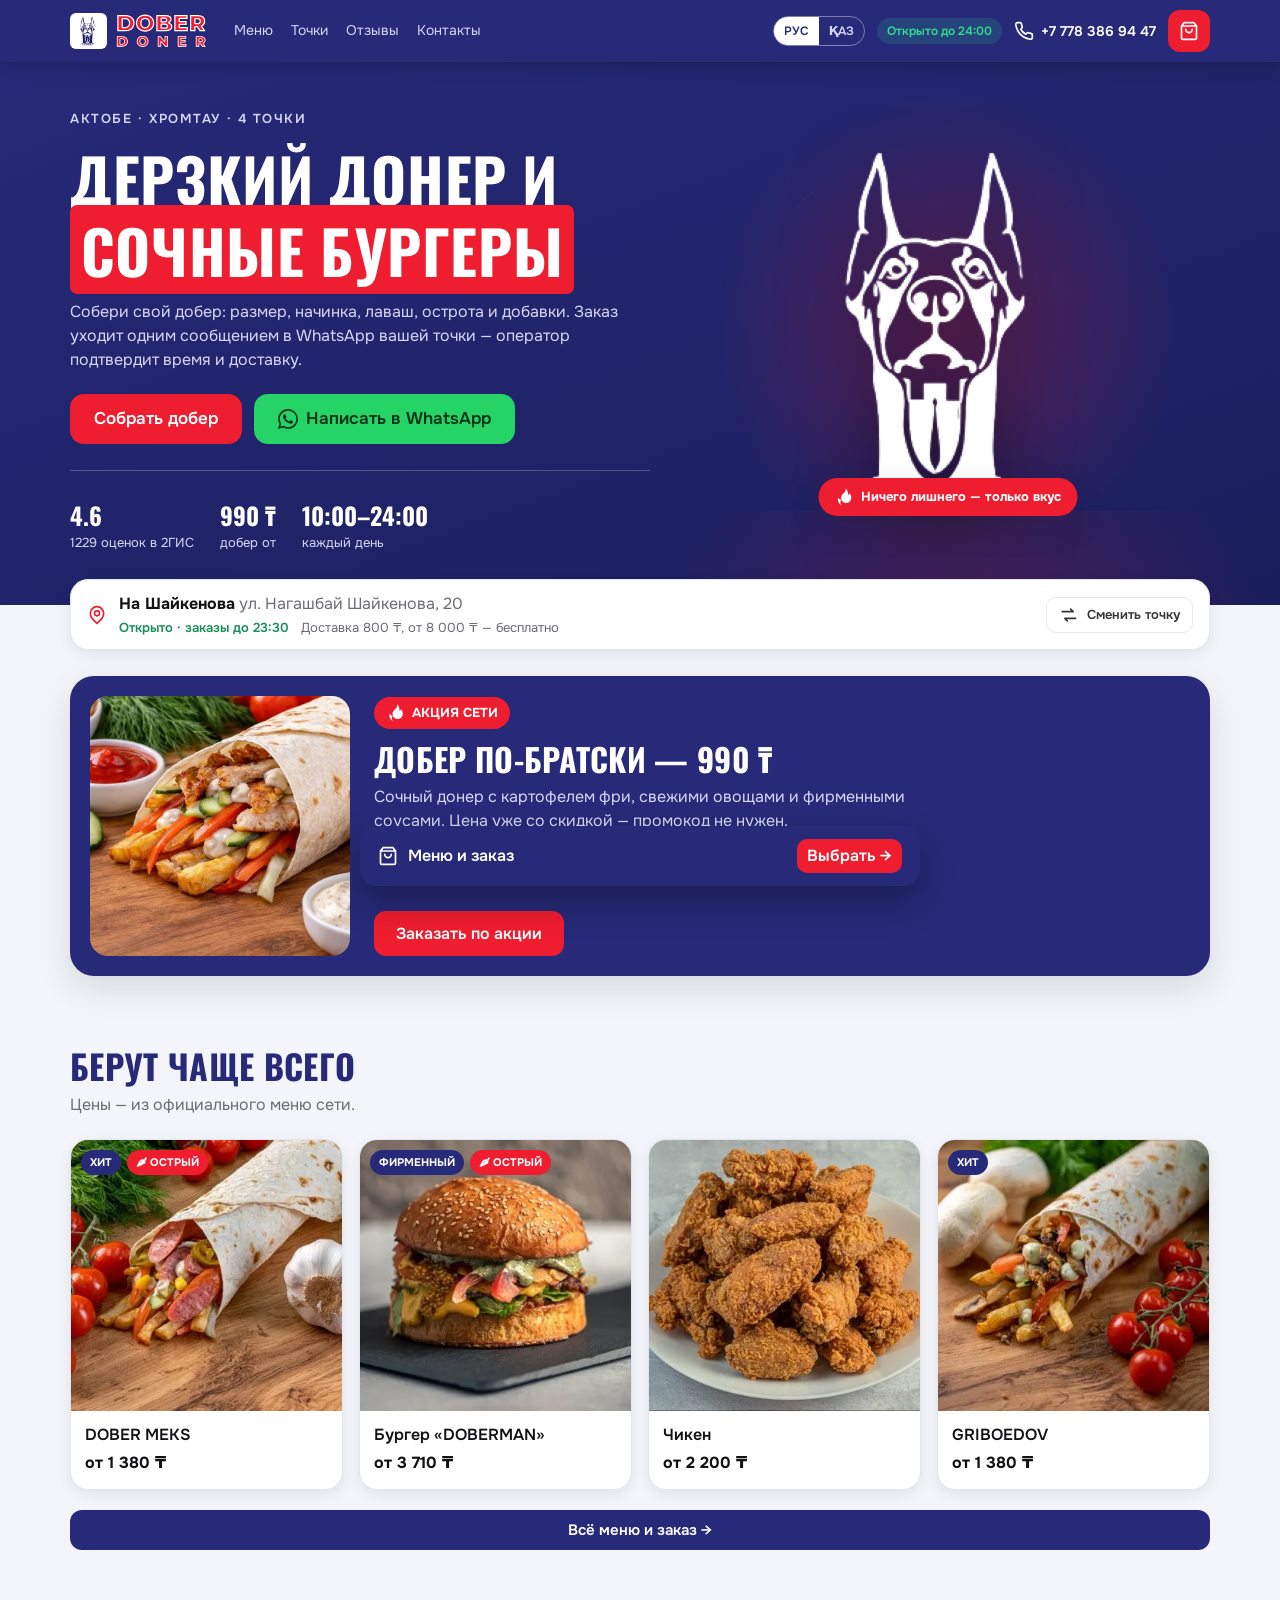
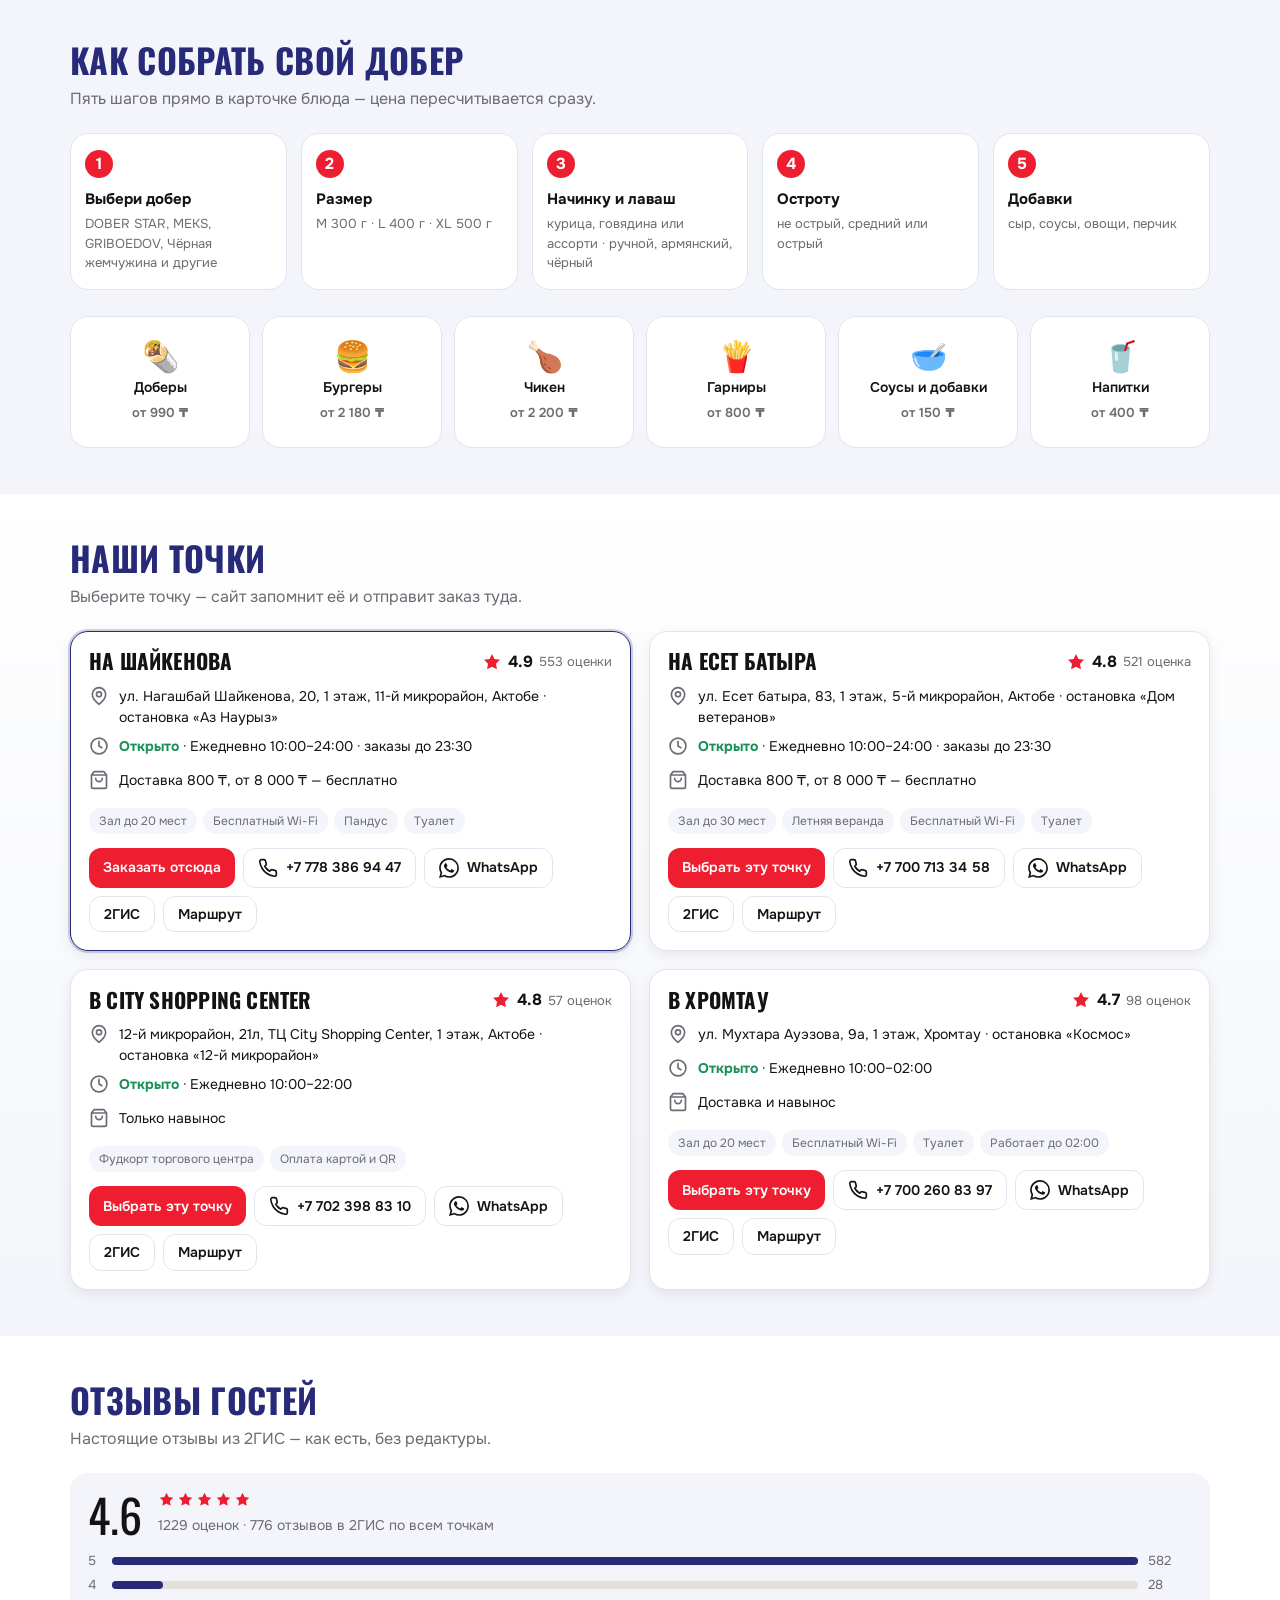
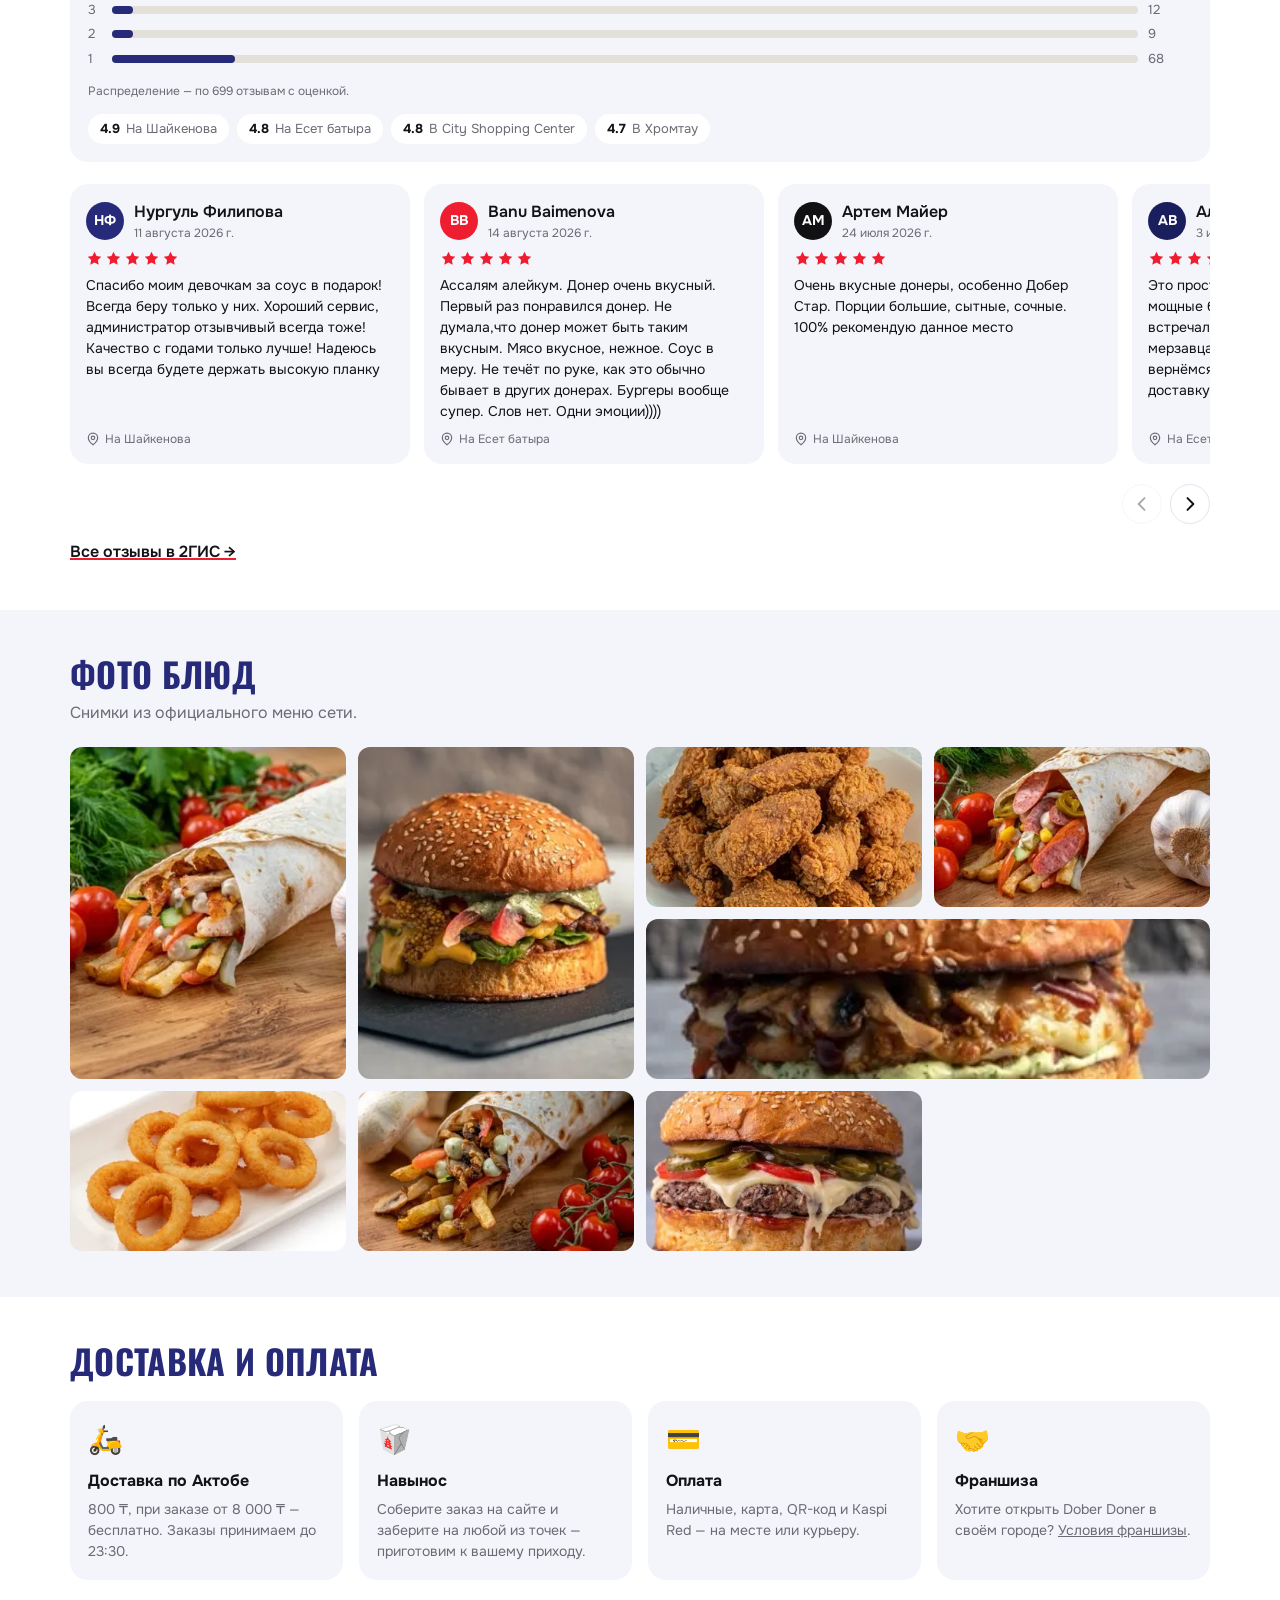
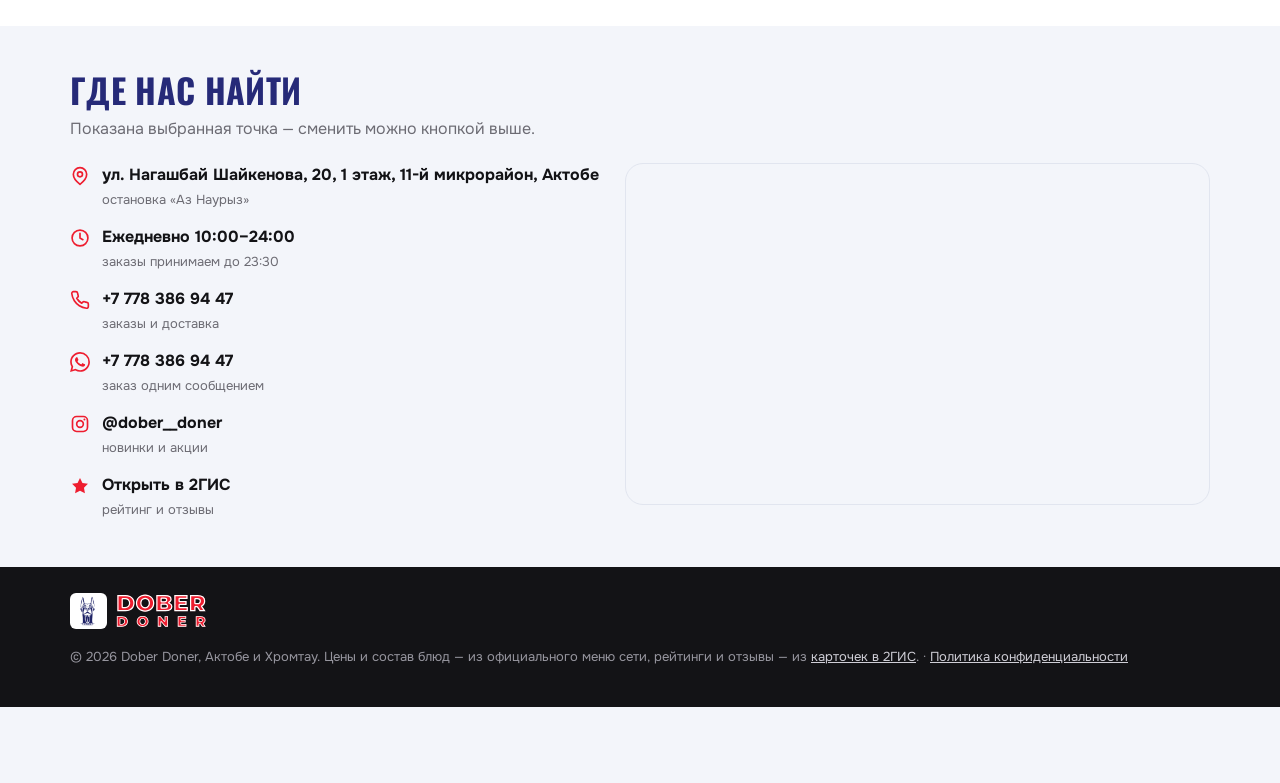
==== commit cc091011: "Signboard wordmark with inner stroke, headline about burgers - надпись DOBER / DONER как на вывеске:" ====
--- a/site/index.html
+++ b/site/index.html
@@ -9,7 +9,7 @@
   <meta name="robots" content="noindex, nofollow">
   <meta name="theme-color" content="#262a78">
   <meta name="format-detection" content="telephone=no">
-  <script src="js/i18n.js?v=20260920-7"></script>
+  <script src="js/i18n.js?v=20260920-11"></script>
 
   <meta property="og:type" content="website">
   <meta property="og:locale" content="ru_KZ">
@@ -23,7 +23,7 @@
   <link rel="preconnect" href="https://fonts.googleapis.com">
   <link rel="preconnect" href="https://fonts.gstatic.com" crossorigin>
   <link href="https://fonts.googleapis.com/css2?family=Onest:wght@400;600;700&family=Oswald:wght@700&display=swap" rel="stylesheet">
-  <link rel="stylesheet" href="css/style.css?v=20260920-7">
+  <link rel="stylesheet" href="css/style.css?v=20260920-11">
   <script type="application/ld+json">
   [
     {
@@ -196,7 +196,7 @@
     <div class="wrap top__in">
       <a class="logo" href="index.html" data-page-link aria-label="Dober Doner — на главную">
         <picture><source srcset="img/logo-mark-navy.webp" type="image/webp"><img class="logo__mark" src="img/logo-mark-navy.png" alt="" width="25" height="28"></picture>
-        <span class="logo__txt"><span class="logo__a">DOBER</span><span class="logo__b">DONER</span></span>
+        <img class="logo__word" src="img/wordmark.svg" alt="" width="89" height="34">
       </a>
       <nav class="nav" aria-label="Разделы">
         <a href="menu.html" data-page-link>Меню</a>
@@ -227,7 +227,7 @@
       <div class="wrap hero__in">
         <div class="hero__text">
           <span class="hero__kicker">Актобе · Хромтау · 4 точки</span>
-          <h1>Дерзкий донер и <em>сочная шаверма</em></h1>
+          <h1>Дерзкий донер и <em>сочные бургеры</em></h1>
           <p class="hero__lead">Собери свой добер: размер, начинка, лаваш, острота и добавки. Заказ уходит одним сообщением в WhatsApp вашей точки — оператор подтвердит время и доставку.</p>
           <div class="hero__btns">
             <a class="btn btn--brand btn--xl" href="menu.html" data-page-link>Собрать добер</a>
@@ -407,7 +407,7 @@
     <div class="wrap foot__in">
       <a class="logo" href="index.html" data-page-link aria-label="Dober Doner — на главную">
         <picture><source srcset="img/logo-mark-navy.webp" type="image/webp"><img class="logo__mark" src="img/logo-mark-navy.png" alt="" width="25" height="28"></picture>
-        <span class="logo__txt"><span class="logo__a">DOBER</span><span class="logo__b">DONER</span></span>
+        <img class="logo__word" src="img/wordmark.svg" alt="" width="89" height="34">
       </a>
       <p>© <span data-year>2026</span> Dober Doner, Актобе и Хромтау. Цены и состав блюд — из официального меню сети, рейтинги и отзывы — из <a href="https://go.2gis.com/M9Y68" target="_blank" rel="noopener">карточек в 2ГИС</a>. · <a href="privacy.html" data-page-link>Политика конфиденциальности</a></p>
     </div>
@@ -446,8 +446,8 @@
 
 <div class="toast" data-toast role="status" aria-live="polite"></div>
 
-<script src="js/config.js?v=20260920-7"></script>
-<script src="js/reviews.js?v=20260920-7"></script>
-<script src="js/app.js?v=20260920-7"></script>
+<script src="js/config.js?v=20260920-11"></script>
+<script src="js/reviews.js?v=20260920-11"></script>
+<script src="js/app.js?v=20260920-11"></script>
 </body>
 </html>
--- a/site/css/style.css
+++ b/site/css/style.css
@@ -51,11 +51,8 @@
 .logo { display: flex; align-items: center; gap: 9px; text-decoration: none; flex: none; }
 .logo picture { display: flex; background: #fff; border-radius: 6px; padding: 3px 5px; }
 .logo__mark { width: auto; height: 30px; }
-.logo__txt { display: flex; flex-direction: column; line-height: .95; font-family: 'Oswald', sans-serif; }
-/* буквы как на вывеске: красные с белой обводкой */
-.logo__a, .logo__b { color: var(--red); -webkit-text-stroke: 1.4px #fff; paint-order: stroke fill; }
-.logo__a { font-size: 22px; font-weight: 700; letter-spacing: .05em; }
-.logo__b { font-size: 13px; font-weight: 700; letter-spacing: .28em; -webkit-text-stroke-width: 1px; }
+/* надпись как на вывеске: img/wordmark.svg — буквы в контурах, белая обводка внутри контура */
+.logo__word { height: 34px; width: auto; display: block; }
 .nav { display: flex; gap: 18px; margin-left: 10px; }
 .nav a { text-decoration: none; font-size: 14px; color: var(--on-blue); padding: 6px 0; border-bottom: 2px solid transparent; }
 .nav a:hover { color: #fff; border-color: #fff; }
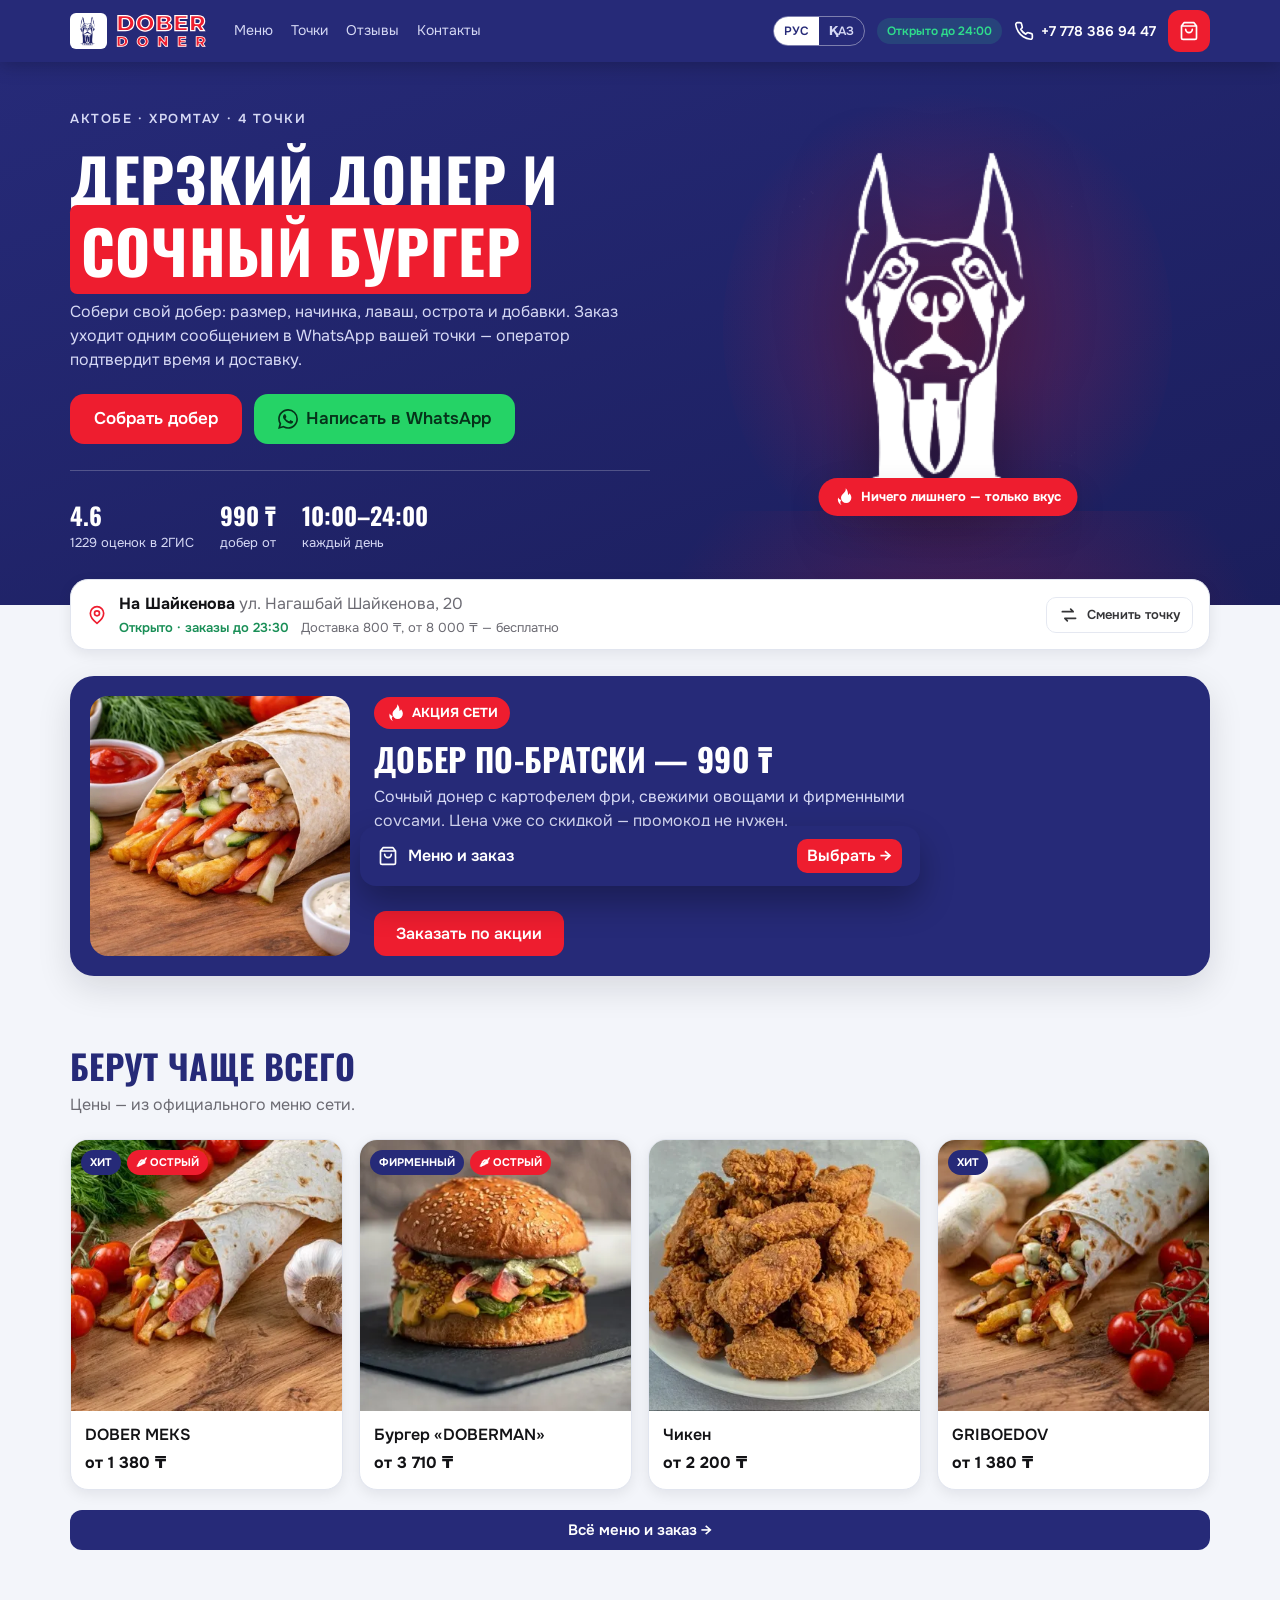
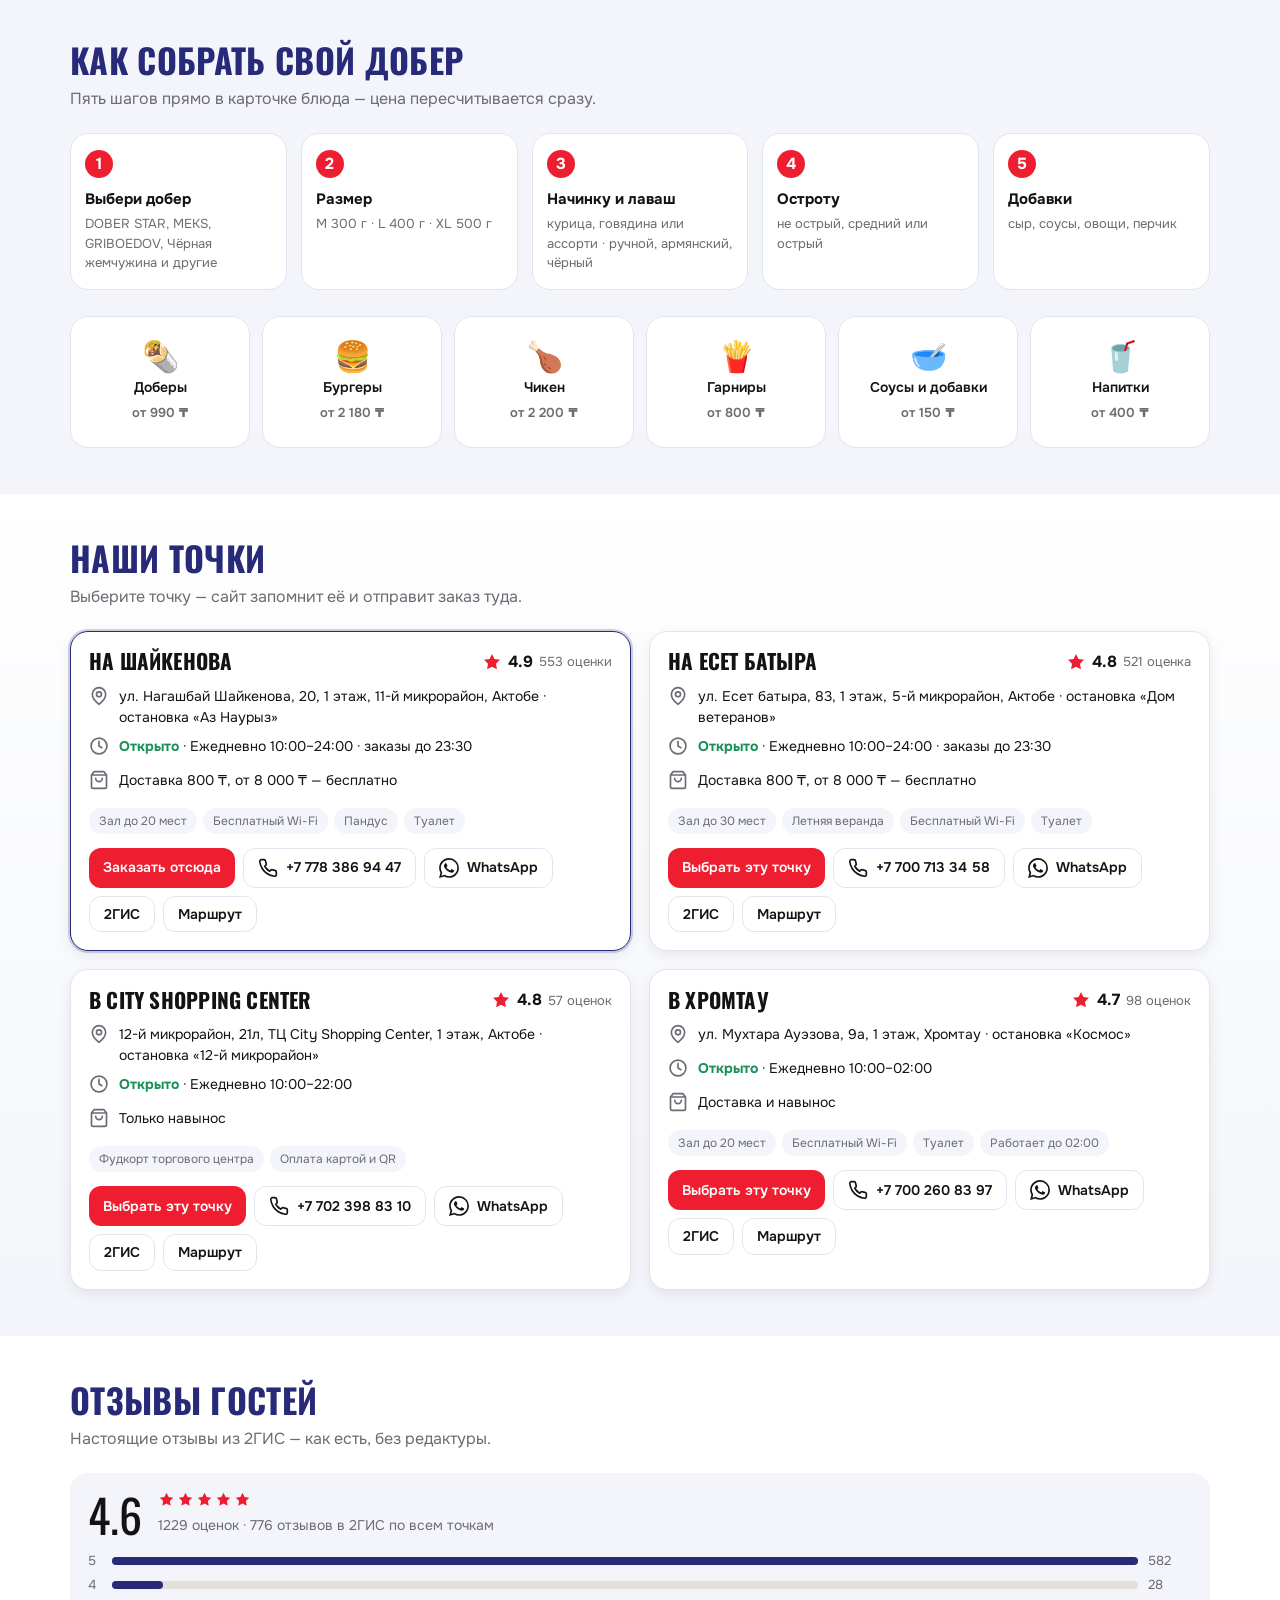
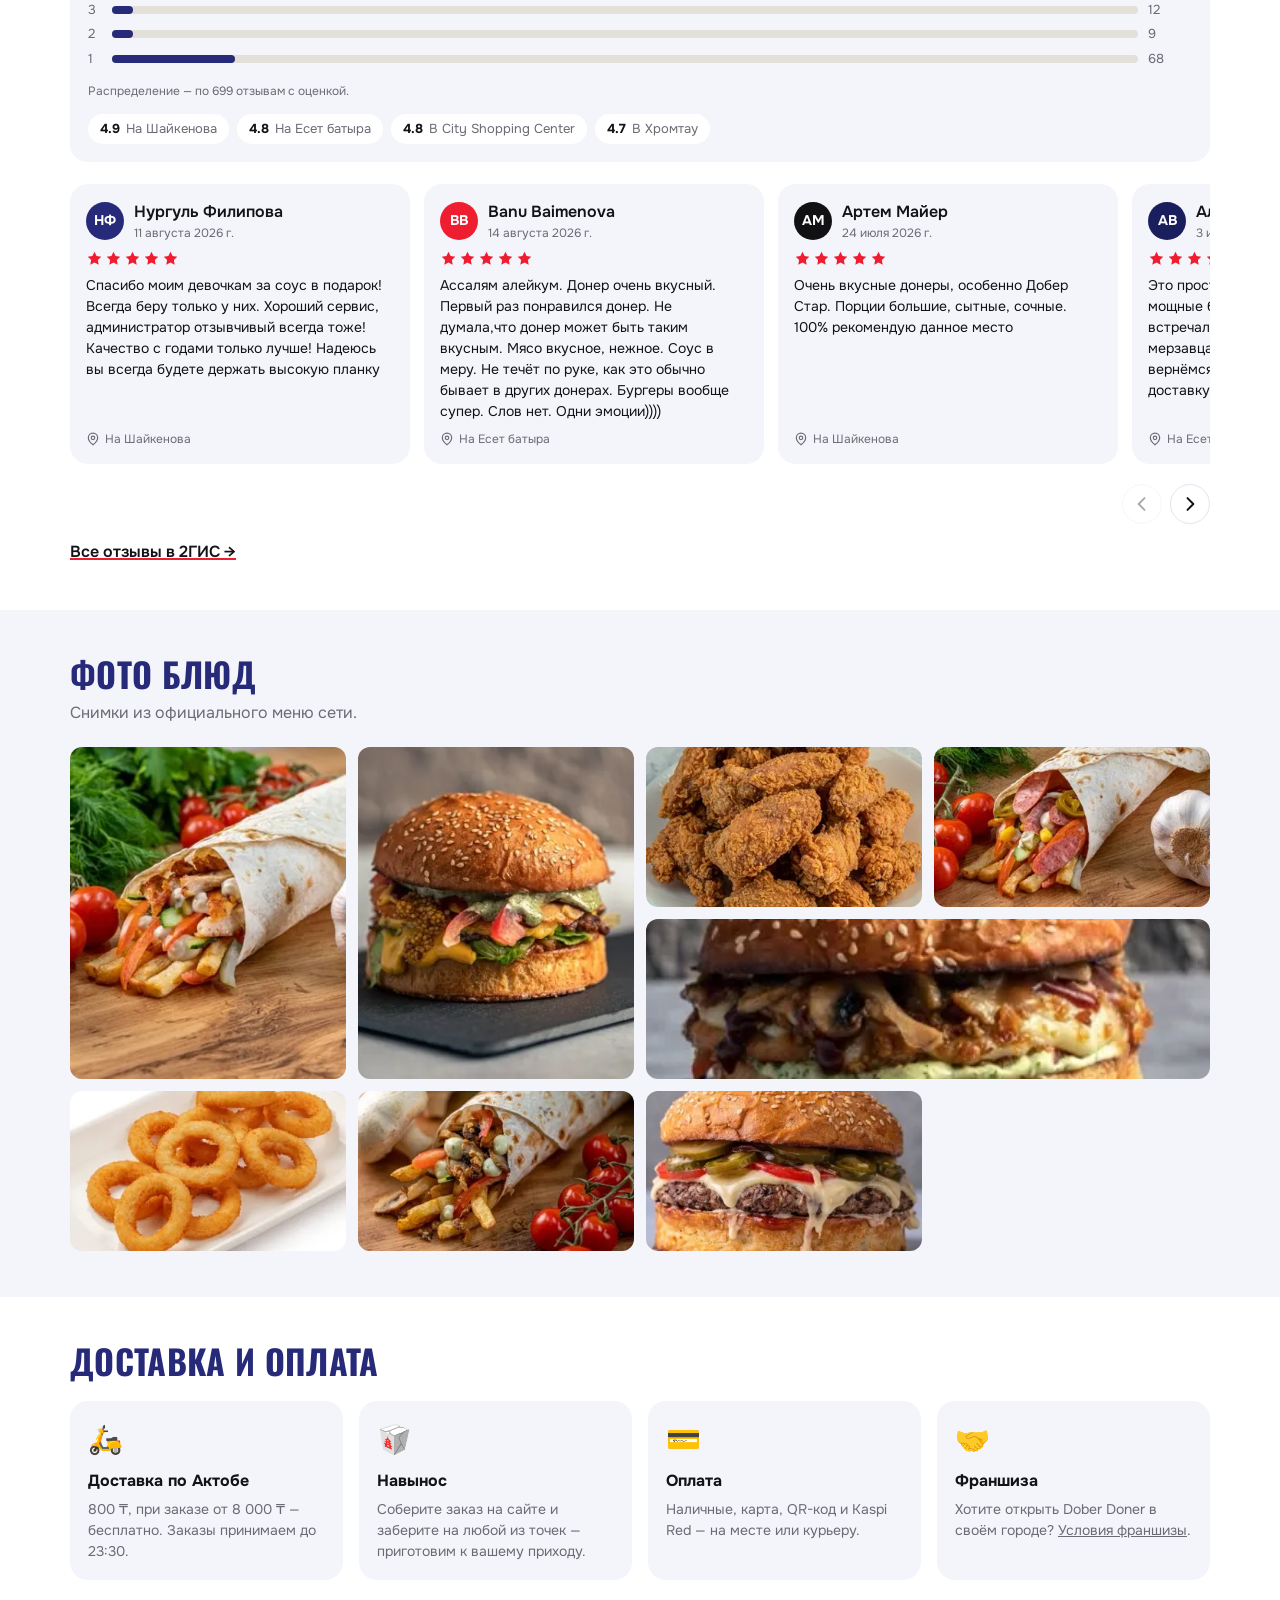
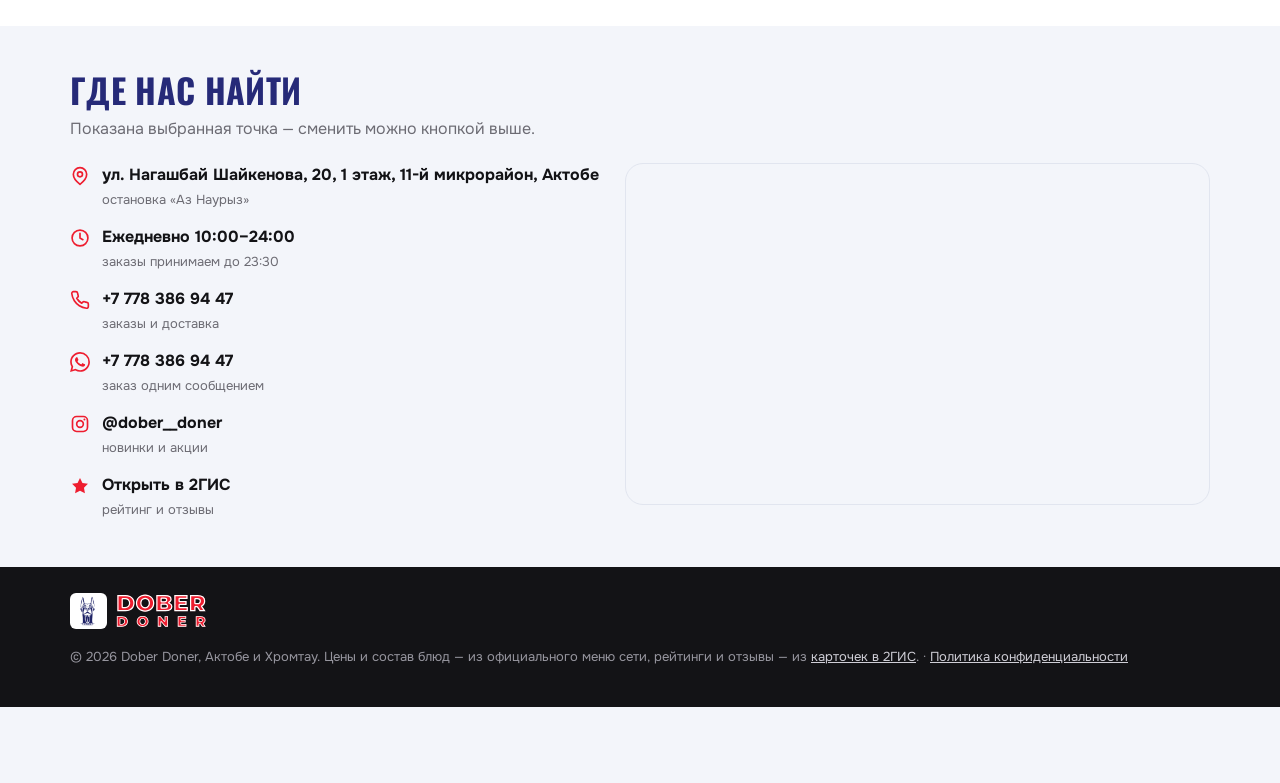
==== commit 35398121: "Headline «сочный бургер», fix QR links after Pages moved to Actions - заголовок первого экрана: «Дер" ====
--- a/site/index.html
+++ b/site/index.html
@@ -227,7 +227,7 @@
       <div class="wrap hero__in">
         <div class="hero__text">
           <span class="hero__kicker">Актобе · Хромтау · 4 точки</span>
-          <h1>Дерзкий донер и <em>сочные бургеры</em></h1>
+          <h1>Дерзкий донер и <em>сочный бургер</em></h1>
           <p class="hero__lead">Собери свой добер: размер, начинка, лаваш, острота и добавки. Заказ уходит одним сообщением в WhatsApp вашей точки — оператор подтвердит время и доставку.</p>
           <div class="hero__btns">
             <a class="btn btn--brand btn--xl" href="menu.html" data-page-link>Собрать добер</a>
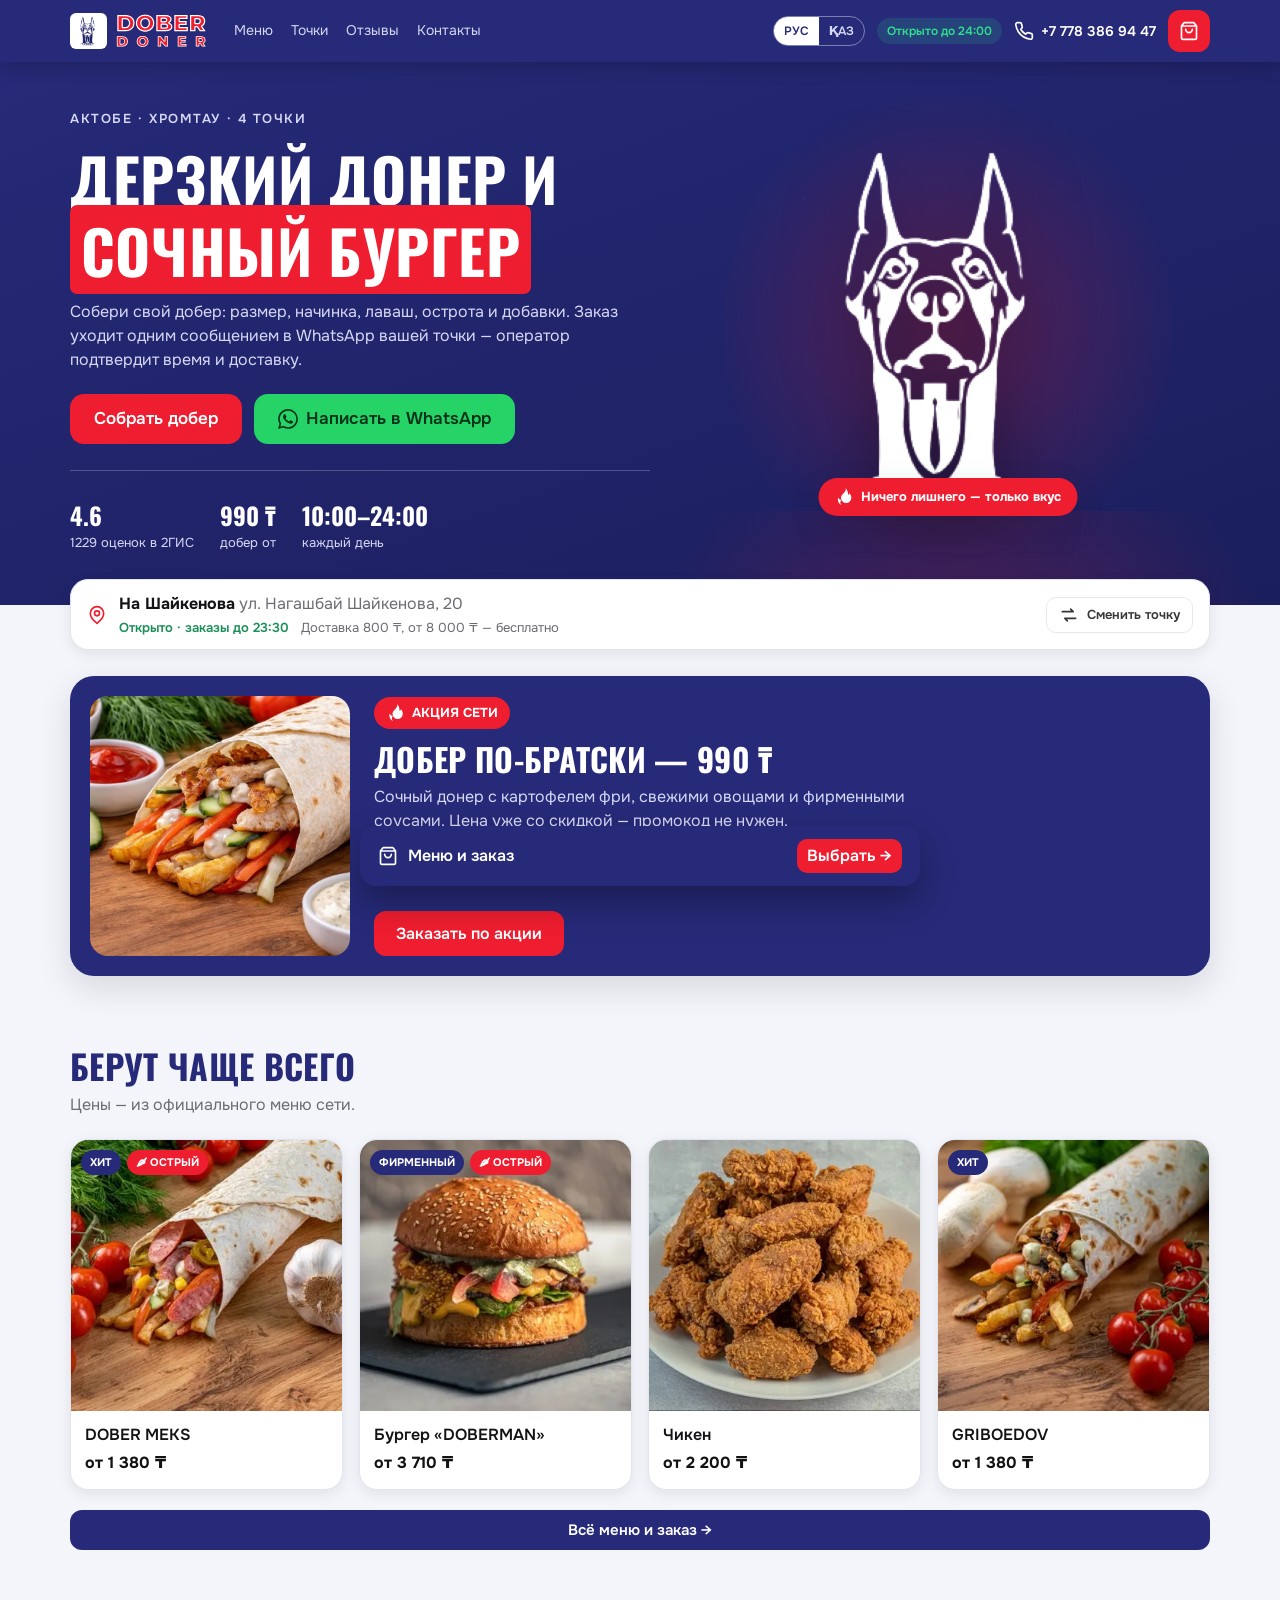
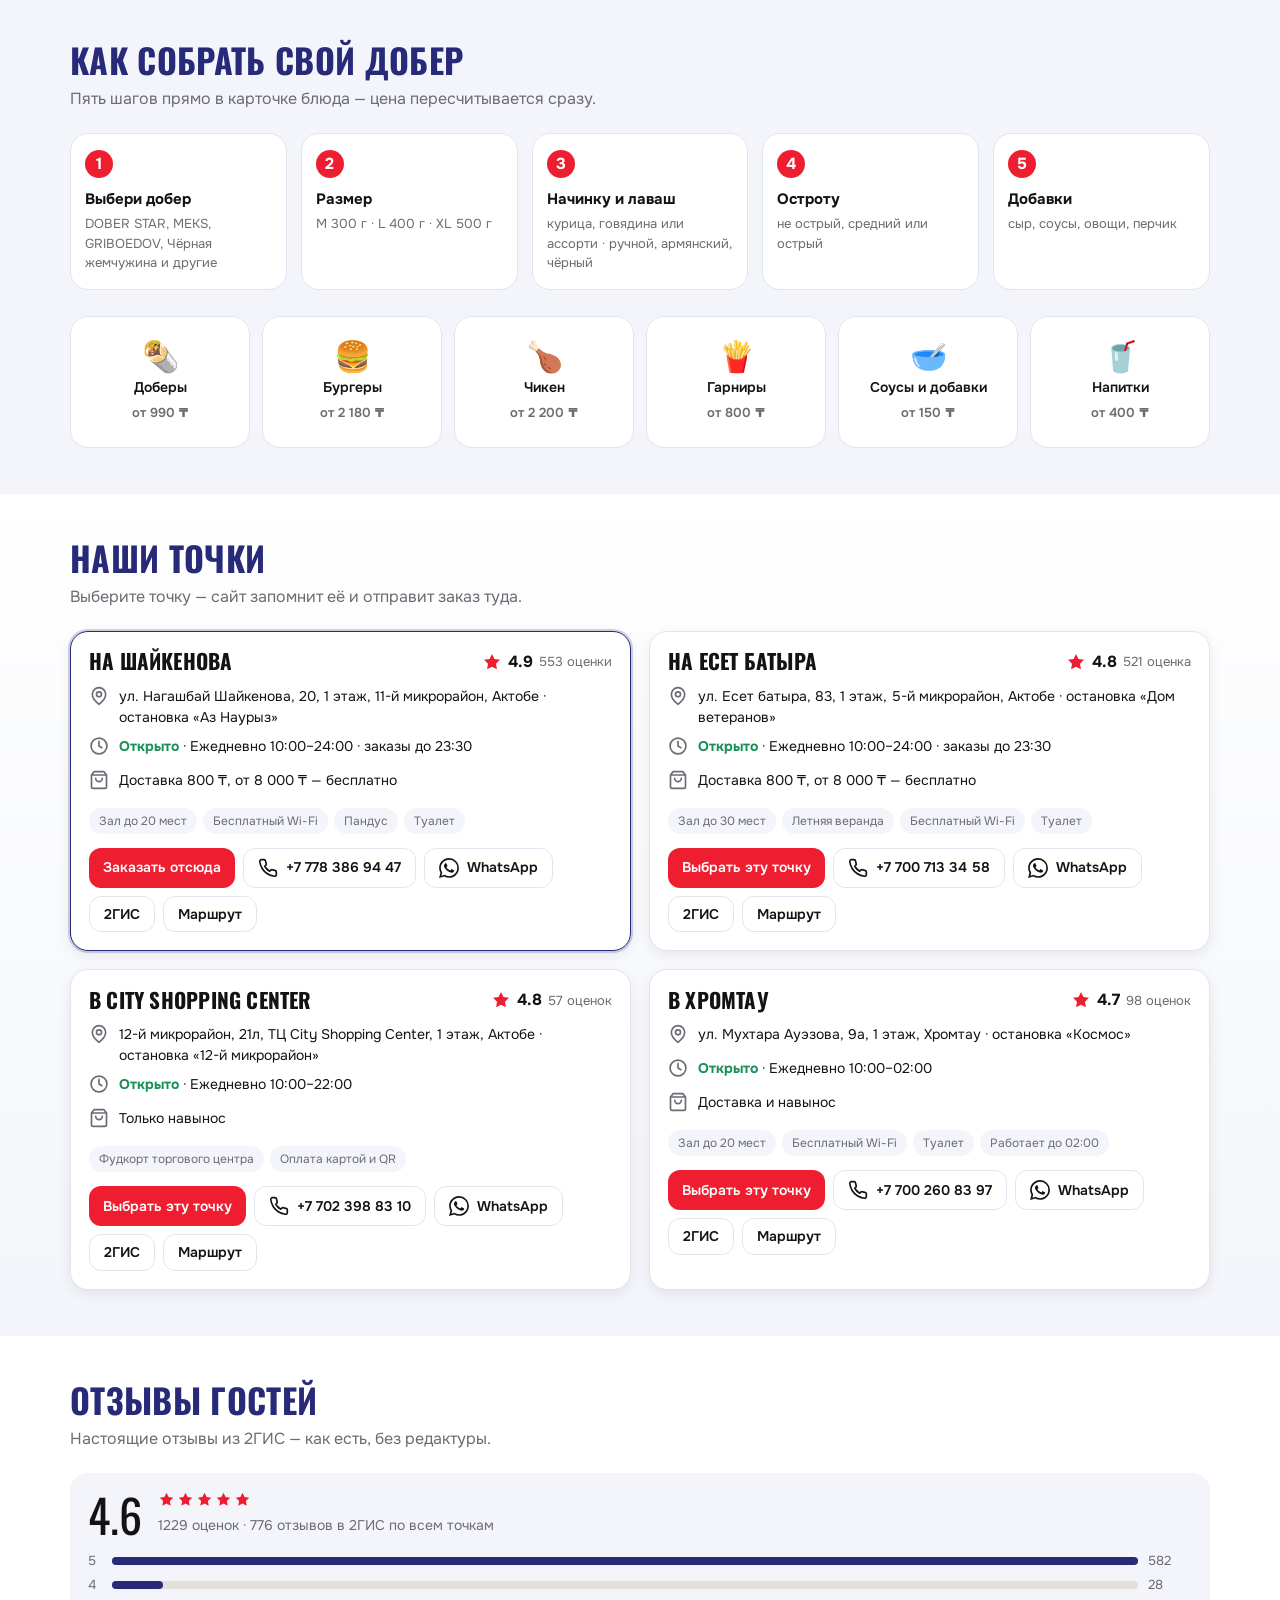
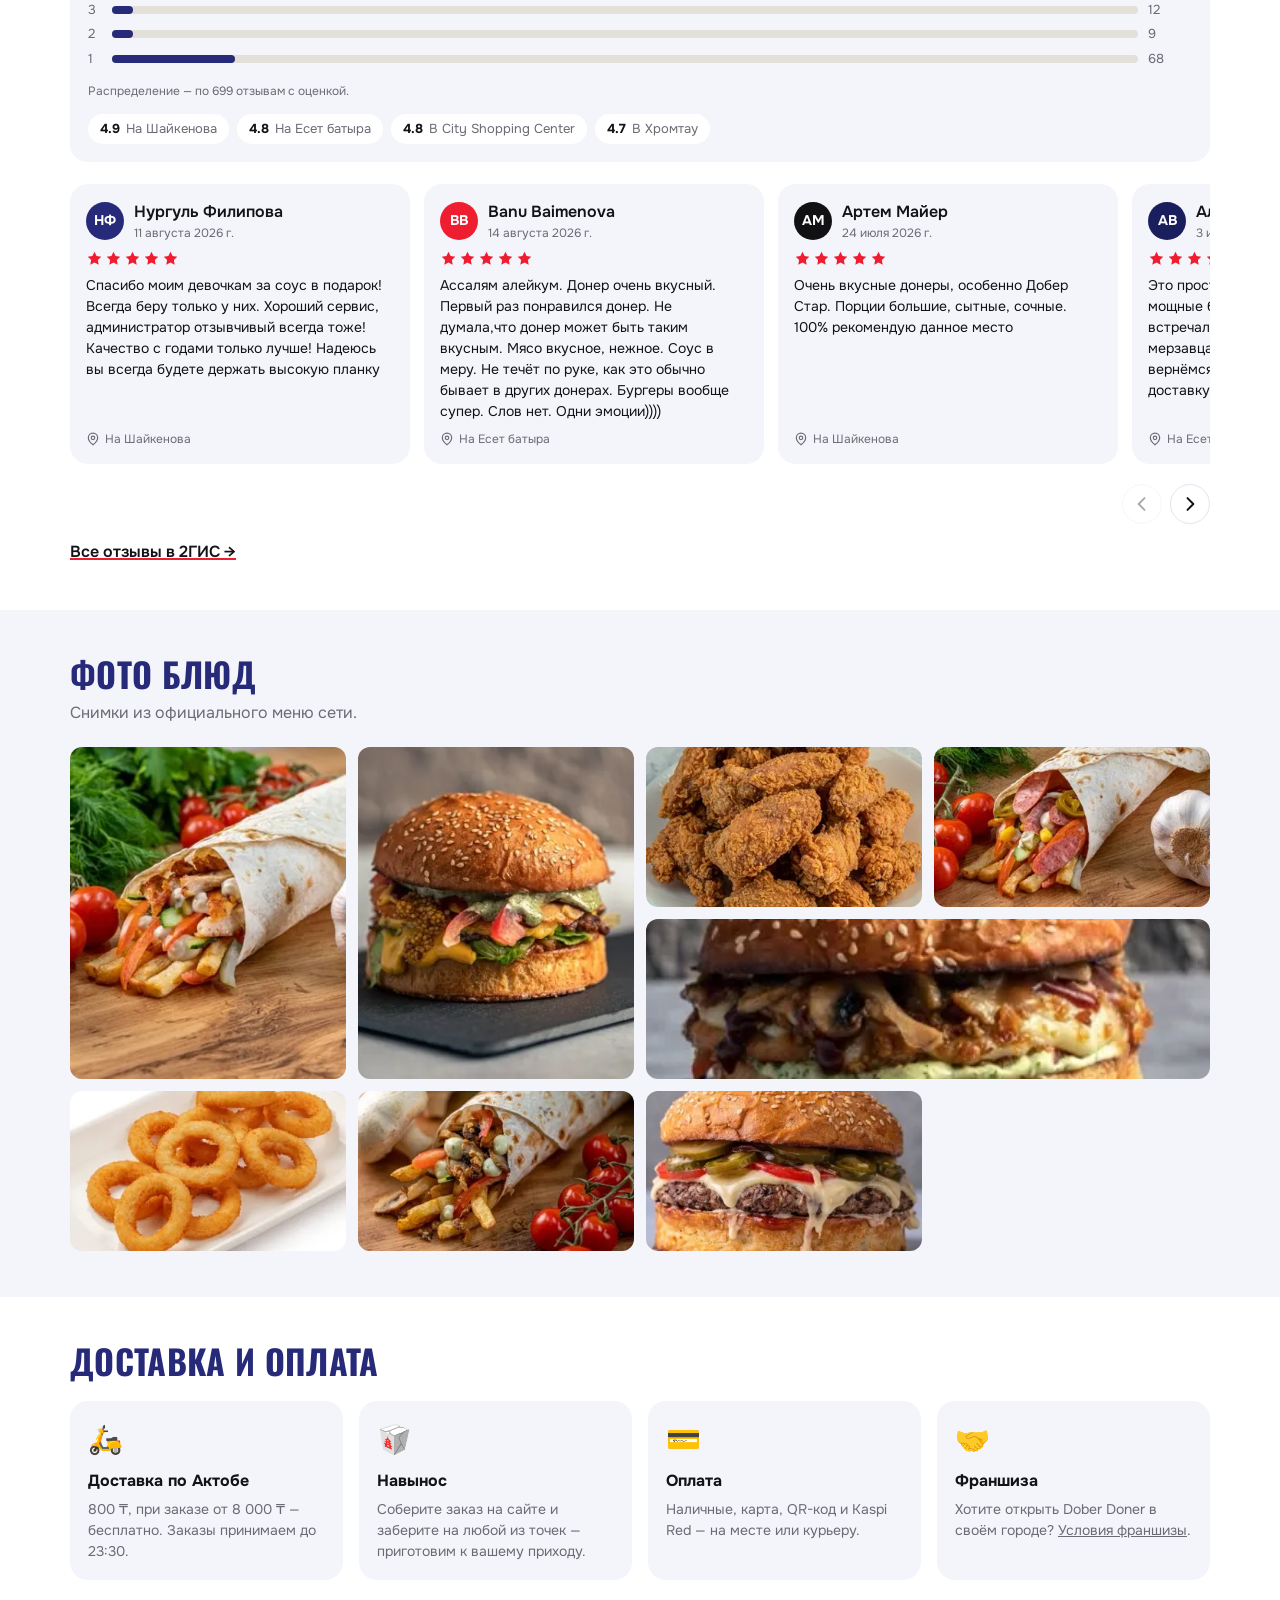
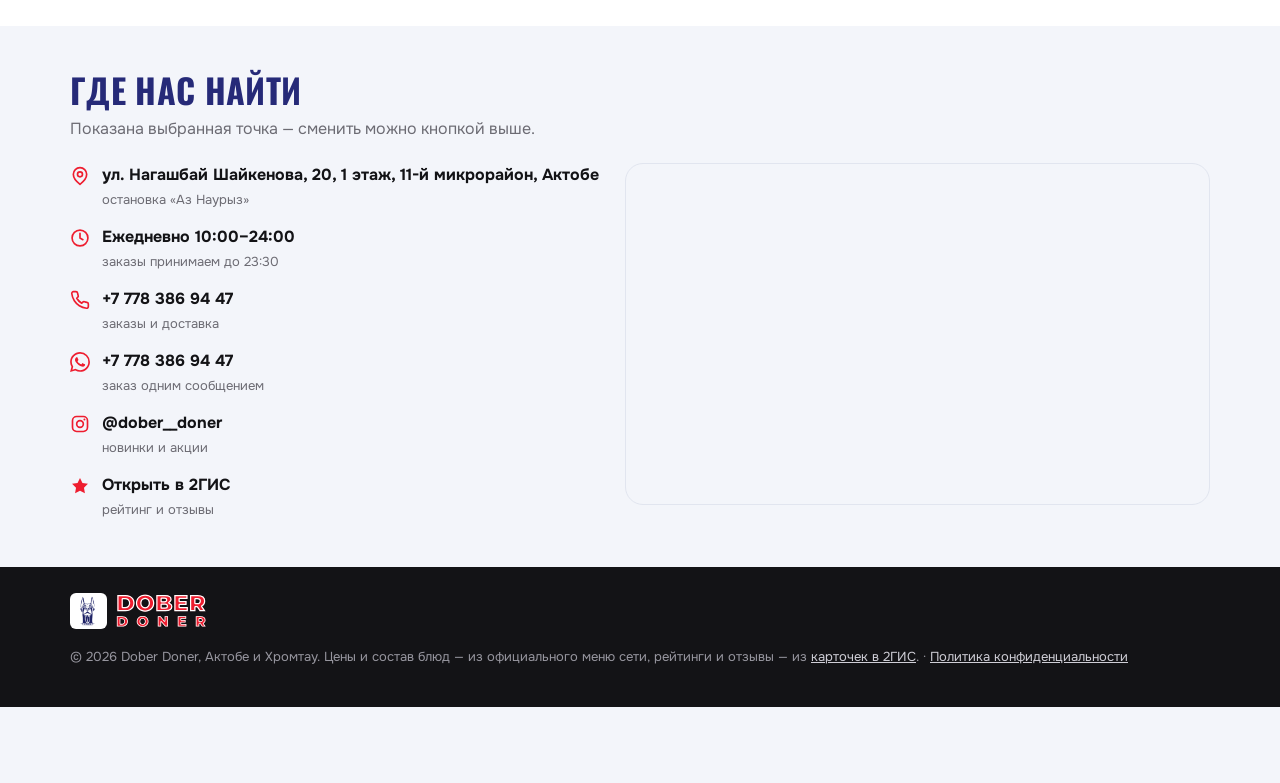
==== commit 4afe2391: "Phone layout: full-width card buttons, header that never loses the cart - на всех телефонных ширинах" ====
--- a/site/index.html
+++ b/site/index.html
@@ -3,19 +3,27 @@
 <head>
   <meta charset="utf-8">
   <meta name="viewport" content="width=device-width, initial-scale=1, viewport-fit=cover">
+  <link rel="canonical" href="https://mumitrol16666-creator.github.io/Doberdoner/">
+  <!-- Сайт скрыт от поисковиков: в site/js/config.js site.indexable = false. Для запуска поставить true. -->
+  <meta name="robots" content="noindex, nofollow">
   <title>Dober Doner — донеры и бургеры в Актобе и Хромтау</title>
   <meta name="description" content="Dober Doner: доберы от 990 ₸, бургеры, чикен и гарниры. 4 точки в Актобе и Хромтау, доставка и навынос. Соберите заказ на сайте и отправьте в WhatsApp своей точки.">
-  <!-- ДЕМО-РЕЖИМ: сайт скрыт от поисковиков. Перед официальным запуском удалить эту строку. -->
-  <meta name="robots" content="noindex, nofollow">
   <meta name="theme-color" content="#262a78">
   <meta name="format-detection" content="telephone=no">
-  <script src="js/i18n.js?v=20260920-11"></script>
+  <script src="js/i18n.js?v=20260920-15"></script>
 
   <meta property="og:type" content="website">
   <meta property="og:locale" content="ru_KZ">
   <meta property="og:title" content="Dober Doner — донеры и бургеры в Актобе и Хромтау">
   <meta property="og:description" content="Доберы от 990 ₸, бургеры, чикен. 4 точки, доставка и навынос. Заказ в WhatsApp за минуту.">
-  <meta property="og:image" content="img/dober-star.jpg">
+  <meta property="og:url" content="https://mumitrol16666-creator.github.io/Doberdoner/">
+  <meta property="og:site_name" content="Dober Doner">
+  <meta property="og:image" content="https://mumitrol16666-creator.github.io/Doberdoner/img/og-home.jpg">
+  <meta property="og:image:type" content="image/jpeg">
+  <meta property="og:image:width" content="1200">
+  <meta property="og:image:height" content="630">
+  <meta property="og:image:alt" content="Dober Doner — донеры и бургеры, 4 точки в Актобе и Хромтау">
+  <meta name="twitter:card" content="summary_large_image">
 
   <link rel="icon" href="favicon.png" type="image/png">
   <link rel="apple-touch-icon" href="favicon.png">
@@ -23,14 +31,21 @@
   <link rel="preconnect" href="https://fonts.googleapis.com">
   <link rel="preconnect" href="https://fonts.gstatic.com" crossorigin>
   <link href="https://fonts.googleapis.com/css2?family=Onest:wght@400;600;700&family=Oswald:wght@700&display=swap" rel="stylesheet">
-  <link rel="stylesheet" href="css/style.css?v=20260920-11">
+  <link rel="stylesheet" href="css/style.css?v=20260920-15">
   <script type="application/ld+json">
-  [
+{
+  "@context": "https://schema.org",
+  "@graph": [
     {
       "@type": "FastFoodRestaurant",
-      "name": "Dober Doner — на Шайкенова",
+      "@id": "https://mumitrol16666-creator.github.io/Doberdoner/#shaikenova",
+      "name": "Dober Doner — На Шайкенова",
+      "url": "https://mumitrol16666-creator.github.io/Doberdoner/",
+      "image": "https://mumitrol16666-creator.github.io/Doberdoner/img/dober-star.jpg",
+      "logo": "https://mumitrol16666-creator.github.io/Doberdoner/favicon.png",
       "servesCuisine": [
         "Донер",
+        "Шаурма",
         "Бургеры",
         "Фастфуд"
       ],
@@ -38,7 +53,7 @@
       "telephone": "+77783869447",
       "address": {
         "@type": "PostalAddress",
-        "streetAddress": "улица Нагашбай Шайкенова, 20",
+        "streetAddress": "ул. Нагашбай Шайкенова, 20, 1 этаж, 11-й микрорайон",
         "addressLocality": "Актобе",
         "addressRegion": "Актюбинская область",
         "addressCountry": "KZ"
@@ -49,22 +64,32 @@
         "longitude": 57.201618
       },
       "openingHours": "Mo-Su 10:00-24:00",
-      "aggregateRating": {
-        "@type": "AggregateRating",
-        "ratingValue": 4.9,
-        "reviewCount": 553
-      },
+      "hasMenu": {
+        "@id": "https://mumitrol16666-creator.github.io/Doberdoner/menu.html#menu"
+      },
+      "acceptsReservations": false,
       "sameAs": [
         "https://www.instagram.com/dober__doner/",
         "https://www.facebook.com/doberdoner/",
         "https://2gis.kz/aktobe/firm/70000001060010769"
-      ]
+      ],
+      "aggregateRating": {
+        "@type": "AggregateRating",
+        "ratingValue": 4.9,
+        "ratingCount": 553,
+        "bestRating": 5
+      }
     },
     {
       "@type": "FastFoodRestaurant",
-      "name": "Dober Doner — на Есет батыра",
+      "@id": "https://mumitrol16666-creator.github.io/Doberdoner/#eset-batyra",
+      "name": "Dober Doner — На Есет батыра",
+      "url": "https://mumitrol16666-creator.github.io/Doberdoner/",
+      "image": "https://mumitrol16666-creator.github.io/Doberdoner/img/dober-star.jpg",
+      "logo": "https://mumitrol16666-creator.github.io/Doberdoner/favicon.png",
       "servesCuisine": [
         "Донер",
+        "Шаурма",
         "Бургеры",
         "Фастфуд"
       ],
@@ -72,7 +97,7 @@
       "telephone": "+77007133458",
       "address": {
         "@type": "PostalAddress",
-        "streetAddress": "улица Есет батыра, 83",
+        "streetAddress": "ул. Есет батыра, 83, 1 этаж, 5-й микрорайон",
         "addressLocality": "Актобе",
         "addressRegion": "Актюбинская область",
         "addressCountry": "KZ"
@@ -83,22 +108,32 @@
         "longitude": 57.160313
       },
       "openingHours": "Mo-Su 10:00-24:00",
-      "aggregateRating": {
-        "@type": "AggregateRating",
-        "ratingValue": 4.8,
-        "reviewCount": 521
-      },
+      "hasMenu": {
+        "@id": "https://mumitrol16666-creator.github.io/Doberdoner/menu.html#menu"
+      },
+      "acceptsReservations": false,
       "sameAs": [
         "https://www.instagram.com/dober__doner/",
         "https://www.facebook.com/doberdoner/",
         "https://2gis.kz/aktobe/firm/70000001092741150"
-      ]
+      ],
+      "aggregateRating": {
+        "@type": "AggregateRating",
+        "ratingValue": 4.8,
+        "ratingCount": 521,
+        "bestRating": 5
+      }
     },
     {
       "@type": "FastFoodRestaurant",
-      "name": "Dober Doner — City Shopping Center",
+      "@id": "https://mumitrol16666-creator.github.io/Doberdoner/#city-mall",
+      "name": "Dober Doner — В City Shopping Center",
+      "url": "https://mumitrol16666-creator.github.io/Doberdoner/",
+      "image": "https://mumitrol16666-creator.github.io/Doberdoner/img/dober-star.jpg",
+      "logo": "https://mumitrol16666-creator.github.io/Doberdoner/favicon.png",
       "servesCuisine": [
         "Донер",
+        "Шаурма",
         "Бургеры",
         "Фастфуд"
       ],
@@ -106,7 +141,7 @@
       "telephone": "+77023988310",
       "address": {
         "@type": "PostalAddress",
-        "streetAddress": "12-й микрорайон, 21л",
+        "streetAddress": "12-й микрорайон, 21л, ТЦ City Shopping Center, 1 этаж",
         "addressLocality": "Актобе",
         "addressRegion": "Актюбинская область",
         "addressCountry": "KZ"
@@ -117,22 +152,32 @@
         "longitude": 57.195553
       },
       "openingHours": "Mo-Su 10:00-22:00",
-      "aggregateRating": {
-        "@type": "AggregateRating",
-        "ratingValue": 4.8,
-        "reviewCount": 57
-      },
+      "hasMenu": {
+        "@id": "https://mumitrol16666-creator.github.io/Doberdoner/menu.html#menu"
+      },
+      "acceptsReservations": false,
       "sameAs": [
         "https://www.instagram.com/dober__doner/",
         "https://www.facebook.com/doberdoner/",
         "https://2gis.kz/aktobe/firm/70000001116881897"
-      ]
+      ],
+      "aggregateRating": {
+        "@type": "AggregateRating",
+        "ratingValue": 4.8,
+        "ratingCount": 57,
+        "bestRating": 5
+      }
     },
     {
       "@type": "FastFoodRestaurant",
-      "name": "Dober Doner — Хромтау",
+      "@id": "https://mumitrol16666-creator.github.io/Doberdoner/#khromtau",
+      "name": "Dober Doner — В Хромтау",
+      "url": "https://mumitrol16666-creator.github.io/Doberdoner/",
+      "image": "https://mumitrol16666-creator.github.io/Doberdoner/img/dober-star.jpg",
+      "logo": "https://mumitrol16666-creator.github.io/Doberdoner/favicon.png",
       "servesCuisine": [
         "Донер",
+        "Шаурма",
         "Бургеры",
         "Фастфуд"
       ],
@@ -140,7 +185,7 @@
       "telephone": "+77002608397",
       "address": {
         "@type": "PostalAddress",
-        "streetAddress": "улица Мухтара Ауэзова, 9а",
+        "streetAddress": "ул. Мухтара Ауэзова, 9а, 1 этаж",
         "addressLocality": "Хромтау",
         "addressRegion": "Актюбинская область",
         "addressCountry": "KZ"
@@ -151,18 +196,513 @@
         "longitude": 58.428488
       },
       "openingHours": "Mo-Su 10:00-02:00",
-      "aggregateRating": {
-        "@type": "AggregateRating",
-        "ratingValue": 4.7,
-        "reviewCount": 98
-      },
+      "hasMenu": {
+        "@id": "https://mumitrol16666-creator.github.io/Doberdoner/menu.html#menu"
+      },
+      "acceptsReservations": false,
       "sameAs": [
         "https://www.instagram.com/dober__doner/",
         "https://www.facebook.com/doberdoner/",
         "https://2gis.kz/aktobe/firm/70000001094311159"
+      ],
+      "aggregateRating": {
+        "@type": "AggregateRating",
+        "ratingValue": 4.7,
+        "ratingCount": 98,
+        "bestRating": 5
+      }
+    },
+    {
+      "@type": "Menu",
+      "@id": "https://mumitrol16666-creator.github.io/Doberdoner/menu.html#menu",
+      "name": "Меню Dober Doner",
+      "inLanguage": "ru",
+      "hasMenuSection": [
+        {
+          "@type": "MenuSection",
+          "name": "Доберы",
+          "hasMenuItem": [
+            {
+              "@type": "MenuItem",
+              "name": "DOBER STAR",
+              "offers": {
+                "@type": "AggregateOffer",
+                "lowPrice": "1380",
+                "priceCurrency": "KZT"
+              },
+              "description": "Мясо на выбор, жареный картофель, маринованные огурчики, свежие помидоры, нежный айоли и фирменный соус — в хрустящем лаваше.",
+              "image": "https://mumitrol16666-creator.github.io/Doberdoner/img/dober-star.jpg"
+            },
+            {
+              "@type": "MenuItem",
+              "name": "DOBER DONER",
+              "offers": {
+                "@type": "AggregateOffer",
+                "lowPrice": "1380",
+                "priceCurrency": "KZT"
+              },
+              "description": "Свежие помидоры и огурцы, пекинская капуста, картофель, три фирменных соуса и мясо на выбор.",
+              "image": "https://mumitrol16666-creator.github.io/Doberdoner/img/dober-doner.jpg"
+            },
+            {
+              "@type": "MenuItem",
+              "name": "DOBER MEKS",
+              "offers": {
+                "@type": "AggregateOffer",
+                "lowPrice": "1380",
+                "priceCurrency": "KZT"
+              },
+              "description": "Охотничьи говяжьи колбаски, жареный картофель, сладкая кукуруза, маринованные огурчики и свежие помидоры, айоли и фирменный соус, жгучий халапеньо.",
+              "image": "https://mumitrol16666-creator.github.io/Doberdoner/img/dober-meks.jpg"
+            },
+            {
+              "@type": "MenuItem",
+              "name": "ПП-шнейница",
+              "offers": {
+                "@type": "AggregateOffer",
+                "lowPrice": "1380",
+                "priceCurrency": "KZT"
+              },
+              "description": "Свежие помидоры и огурцы, пекинская капуста, морковь по-корейски, два фирменных соуса и мясо на выбор.",
+              "image": "https://mumitrol16666-creator.github.io/Doberdoner/img/pp-shneinica.jpg"
+            },
+            {
+              "@type": "MenuItem",
+              "name": "GRIBOEDOV",
+              "offers": {
+                "@type": "AggregateOffer",
+                "lowPrice": "1380",
+                "priceCurrency": "KZT"
+              },
+              "description": "Жареный картофель, нежные грибы, маринованные огурцы, свежие помидоры, соусы айоли, ремулад и грибной, акцент луковых чипсов.",
+              "image": "https://mumitrol16666-creator.github.io/Doberdoner/img/griboedov.jpg"
+            },
+            {
+              "@type": "MenuItem",
+              "name": "Чёрная жемчужина",
+              "offers": {
+                "@type": "AggregateOffer",
+                "lowPrice": "1380",
+                "priceCurrency": "KZT"
+              },
+              "description": "Чёрный лаваш, пекинская капуста, картофель, жареные шампиньоны, маринованные огурцы и два секретных соуса капитана.",
+              "image": "https://mumitrol16666-creator.github.io/Doberdoner/img/black-pearl.jpg"
+            },
+            {
+              "@type": "MenuItem",
+              "name": "Джимиччури",
+              "offers": {
+                "@type": "AggregateOffer",
+                "lowPrice": "1380",
+                "priceCurrency": "KZT"
+              },
+              "description": "Курица или говядина, жареный картофель, маринованные огурчики, свежие помидоры, айоли, айсберг и соус чимичури с халапеньо.",
+              "image": "https://mumitrol16666-creator.github.io/Doberdoner/img/jimichurri.jpg"
+            },
+            {
+              "@type": "MenuItem",
+              "name": "DOBER Louis za Verton",
+              "offers": {
+                "@type": "AggregateOffer",
+                "lowPrice": "1380",
+                "priceCurrency": "KZT"
+              },
+              "description": "Картофель, свежие овощи — помидоры, огурцы, пекинская капуста, кукуруза, сыр креметте и сладкая горчица.",
+              "image": "https://mumitrol16666-creator.github.io/Doberdoner/img/louis.jpg"
+            },
+            {
+              "@type": "MenuItem",
+              "name": "Добер ПО-БРАТСКИ",
+              "offers": {
+                "@type": "AggregateOffer",
+                "lowPrice": "990",
+                "priceCurrency": "KZT"
+              },
+              "description": "Сочный донер с картофелем фри, свежими овощами и фирменными соусами — по-братски, по хорошей цене.",
+              "image": "https://mumitrol16666-creator.github.io/Doberdoner/img/po-bratski.jpg"
+            }
+          ]
+        },
+        {
+          "@type": "MenuSection",
+          "name": "Бургеры",
+          "hasMenuItem": [
+            {
+              "@type": "MenuItem",
+              "name": "Чики Брики",
+              "offers": {
+                "@type": "AggregateOffer",
+                "lowPrice": "2180",
+                "priceCurrency": "KZT"
+              },
+              "description": "Сочный куриный бургер с чеддером, айсбергом, маринованными огурцами и соусами BBQ и кетчуп.",
+              "image": "https://mumitrol16666-creator.github.io/Doberdoner/img/chiki-briki.jpg"
+            },
+            {
+              "@type": "MenuItem",
+              "name": "BEEF Бургер",
+              "offers": {
+                "@type": "AggregateOffer",
+                "lowPrice": "2470",
+                "priceCurrency": "KZT"
+              },
+              "description": "Говяжья котлета, салат коул слоу, маринованные огурцы и свежие помидоры, сыр чеддер, соусы айоли, BBQ, кетчуп и фирменный.",
+              "image": "https://mumitrol16666-creator.github.io/Doberdoner/img/beef-burger.jpg"
+            },
+            {
+              "@type": "MenuItem",
+              "name": "Ласковый мерзавец",
+              "offers": {
+                "@type": "AggregateOffer",
+                "lowPrice": "2660",
+                "priceCurrency": "KZT"
+              },
+              "description": "Куриная котлета с жареными грибами, помидорами и моцареллой, под соусами айоли, ремулад, грибным и BBQ, с луковыми чипсами.",
+              "image": "https://mumitrol16666-creator.github.io/Doberdoner/img/merzavec.jpg"
+            },
+            {
+              "@type": "MenuItem",
+              "name": "Чикен Стоун",
+              "offers": {
+                "@type": "AggregateOffer",
+                "lowPrice": "2950",
+                "priceCurrency": "KZT"
+              },
+              "description": "Куриная котлета с айсбергом, маринованными огурцами и свежими помидорами, чеддер и соусы айоли, BBQ, кетчуп и фирменный.",
+              "image": "https://mumitrol16666-creator.github.io/Doberdoner/img/chicken-stone.jpg"
+            },
+            {
+              "@type": "MenuItem",
+              "name": "Джиперс Криперс",
+              "offers": {
+                "@type": "AggregateOffer",
+                "lowPrice": "3340",
+                "priceCurrency": "KZT"
+              },
+              "description": "Куриный бургер с чеддером, свежими помидорами, хрустящим айсбергом, соусом BBQ и фирменным соусом, с луковыми кольцами.",
+              "image": "https://mumitrol16666-creator.github.io/Doberdoner/img/jeepers.jpg"
+            },
+            {
+              "@type": "MenuItem",
+              "name": "Вертушка Джеки Чана",
+              "offers": {
+                "@type": "AggregateOffer",
+                "lowPrice": "3430",
+                "priceCurrency": "KZT"
+              },
+              "description": "Говяжья котлета и охотничьи колбаски, айсберг, маринованные огурцы, помидор и чеддер, соусы айоли, сладкий чили, BBQ и фирменный.",
+              "image": "https://mumitrol16666-creator.github.io/Doberdoner/img/vertushka.jpg"
+            },
+            {
+              "@type": "MenuItem",
+              "name": "Чикаго Блюз",
+              "offers": {
+                "@type": "AggregateOffer",
+                "lowPrice": "3520",
+                "priceCurrency": "KZT"
+              },
+              "description": "Три котлеты — это не шутка: куриные или говяжьи на выбор, тянущаяся моцарелла, маринованные огурцы, халапеньо и соусы BBQ и кетчуп.",
+              "image": "https://mumitrol16666-creator.github.io/Doberdoner/img/chicago.jpg"
+            },
+            {
+              "@type": "MenuItem",
+              "name": "Бургер «DOBERMAN»",
+              "offers": {
+                "@type": "AggregateOffer",
+                "lowPrice": "3710",
+                "priceCurrency": "KZT"
+              },
+              "description": "Две котлеты — говяжья и куриная, айсберг, фасоль, свежий помидор, чеддер и моцарелла, соусы лечо, BBQ, чимичури, аджика и две горчицы.",
+              "image": "https://mumitrol16666-creator.github.io/Doberdoner/img/doberman.jpg"
+            }
+          ]
+        },
+        {
+          "@type": "MenuSection",
+          "name": "Чикен",
+          "hasMenuItem": [
+            {
+              "@type": "MenuItem",
+              "name": "Чикен",
+              "offers": {
+                "@type": "AggregateOffer",
+                "lowPrice": "2200",
+                "priceCurrency": "KZT"
+              },
+              "description": "Крылышки, жаренные в фирменной панировке. Соус можно вмешать или взять отдельно.",
+              "image": "https://mumitrol16666-creator.github.io/Doberdoner/img/chicken.jpg"
+            }
+          ]
+        },
+        {
+          "@type": "MenuSection",
+          "name": "Гарниры",
+          "hasMenuItem": [
+            {
+              "@type": "MenuItem",
+              "name": "Картофель фри",
+              "offers": {
+                "@type": "AggregateOffer",
+                "lowPrice": "800",
+                "priceCurrency": "KZT"
+              },
+              "image": "https://mumitrol16666-creator.github.io/Doberdoner/img/fries.jpg"
+            },
+            {
+              "@type": "MenuItem",
+              "name": "Картофельные дольки",
+              "offers": {
+                "@type": "AggregateOffer",
+                "lowPrice": "1000",
+                "priceCurrency": "KZT"
+              },
+              "image": "https://mumitrol16666-creator.github.io/Doberdoner/img/wedges.jpg"
+            },
+            {
+              "@type": "MenuItem",
+              "name": "Нагетсы",
+              "offers": {
+                "@type": "AggregateOffer",
+                "lowPrice": "850",
+                "priceCurrency": "KZT"
+              },
+              "image": "https://mumitrol16666-creator.github.io/Doberdoner/img/nuggets.jpg"
+            },
+            {
+              "@type": "MenuItem",
+              "name": "Луковые кольца",
+              "offers": {
+                "@type": "AggregateOffer",
+                "lowPrice": "1500",
+                "priceCurrency": "KZT"
+              },
+              "description": "Золотистые луковые кольца с хрустящей корочкой.",
+              "image": "https://mumitrol16666-creator.github.io/Doberdoner/img/onion-rings.jpg"
+            },
+            {
+              "@type": "MenuItem",
+              "name": "Доберсы",
+              "offers": {
+                "@type": "Offer",
+                "price": "2500",
+                "priceCurrency": "KZT"
+              },
+              "description": "Сочное куриное филе, обжаренное в панировке. Подаётся с соусом ремулад.",
+              "image": "https://mumitrol16666-creator.github.io/Doberdoner/img/dobersy.jpg"
+            }
+          ]
+        },
+        {
+          "@type": "MenuSection",
+          "name": "Соусы и добавки",
+          "hasMenuItem": [
+            {
+              "@type": "MenuItem",
+              "name": "Соус BBQ",
+              "offers": {
+                "@type": "Offer",
+                "price": "300",
+                "priceCurrency": "KZT"
+              },
+              "image": "https://mumitrol16666-creator.github.io/Doberdoner/img/sauce-bbq.jpg"
+            },
+            {
+              "@type": "MenuItem",
+              "name": "Соус сырный",
+              "offers": {
+                "@type": "Offer",
+                "price": "300",
+                "priceCurrency": "KZT"
+              },
+              "image": "https://mumitrol16666-creator.github.io/Doberdoner/img/sauce-cheese.jpg"
+            },
+            {
+              "@type": "MenuItem",
+              "name": "Медово-чесночный",
+              "offers": {
+                "@type": "Offer",
+                "price": "300",
+                "priceCurrency": "KZT"
+              },
+              "image": "https://mumitrol16666-creator.github.io/Doberdoner/img/sauce-honey.jpg"
+            },
+            {
+              "@type": "MenuItem",
+              "name": "Сладкий чили",
+              "offers": {
+                "@type": "Offer",
+                "price": "300",
+                "priceCurrency": "KZT"
+              },
+              "image": "https://mumitrol16666-creator.github.io/Doberdoner/img/sauce-chili.jpg"
+            },
+            {
+              "@type": "MenuItem",
+              "name": "Соус белый",
+              "offers": {
+                "@type": "Offer",
+                "price": "250",
+                "priceCurrency": "KZT"
+              },
+              "image": "https://mumitrol16666-creator.github.io/Doberdoner/img/sauce-white.jpg"
+            },
+            {
+              "@type": "MenuItem",
+              "name": "Кетчуп",
+              "offers": {
+                "@type": "Offer",
+                "price": "250",
+                "priceCurrency": "KZT"
+              },
+              "image": "https://mumitrol16666-creator.github.io/Doberdoner/img/ketchup.jpg"
+            },
+            {
+              "@type": "MenuItem",
+              "name": "Перчик",
+              "offers": {
+                "@type": "Offer",
+                "price": "150",
+                "priceCurrency": "KZT"
+              },
+              "image": "https://mumitrol16666-creator.github.io/Doberdoner/img/pepper.jpg"
+            }
+          ]
+        },
+        {
+          "@type": "MenuSection",
+          "name": "Напитки",
+          "hasMenuItem": [
+            {
+              "@type": "MenuItem",
+              "name": "Coca-Cola",
+              "offers": {
+                "@type": "AggregateOffer",
+                "lowPrice": "700",
+                "priceCurrency": "KZT"
+              },
+              "image": "https://mumitrol16666-creator.github.io/Doberdoner/img/cola.jpg"
+            },
+            {
+              "@type": "MenuItem",
+              "name": "Coca-Cola Zero",
+              "offers": {
+                "@type": "AggregateOffer",
+                "lowPrice": "700",
+                "priceCurrency": "KZT"
+              },
+              "image": "https://mumitrol16666-creator.github.io/Doberdoner/img/cola-zero.jpg"
+            },
+            {
+              "@type": "MenuItem",
+              "name": "Sprite",
+              "offers": {
+                "@type": "AggregateOffer",
+                "lowPrice": "700",
+                "priceCurrency": "KZT"
+              },
+              "image": "https://mumitrol16666-creator.github.io/Doberdoner/img/sprite.jpg"
+            },
+            {
+              "@type": "MenuItem",
+              "name": "Fanta",
+              "offers": {
+                "@type": "AggregateOffer",
+                "lowPrice": "700",
+                "priceCurrency": "KZT"
+              },
+              "image": "https://mumitrol16666-creator.github.io/Doberdoner/img/fanta.jpg"
+            },
+            {
+              "@type": "MenuItem",
+              "name": "Fanta Granat",
+              "offers": {
+                "@type": "Offer",
+                "price": "750",
+                "priceCurrency": "KZT"
+              },
+              "image": "https://mumitrol16666-creator.github.io/Doberdoner/img/fanta-granat.jpg"
+            },
+            {
+              "@type": "MenuItem",
+              "name": "Чай Fuse Tea",
+              "offers": {
+                "@type": "AggregateOffer",
+                "lowPrice": "700",
+                "priceCurrency": "KZT"
+              },
+              "description": "В ассортименте.",
+              "image": "https://mumitrol16666-creator.github.io/Doberdoner/img/fusetea.jpg"
+            },
+            {
+              "@type": "MenuItem",
+              "name": "Компот из сухофруктов",
+              "offers": {
+                "@type": "AggregateOffer",
+                "lowPrice": "550",
+                "priceCurrency": "KZT"
+              },
+              "description": "Насыщенный, ароматный, без лишнего сахара — как у бабушки.",
+              "image": "https://mumitrol16666-creator.github.io/Doberdoner/img/compote.jpg"
+            },
+            {
+              "@type": "MenuItem",
+              "name": "Турецкий айран",
+              "offers": {
+                "@type": "Offer",
+                "price": "450",
+                "priceCurrency": "KZT"
+              },
+              "image": "https://mumitrol16666-creator.github.io/Doberdoner/img/ayran.jpg"
+            },
+            {
+              "@type": "MenuItem",
+              "name": "Вода BonAqua",
+              "offers": {
+                "@type": "AggregateOffer",
+                "lowPrice": "400",
+                "priceCurrency": "KZT"
+              },
+              "image": "https://mumitrol16666-creator.github.io/Doberdoner/img/bonaqua.jpg"
+            },
+            {
+              "@type": "MenuItem",
+              "name": "Сок Piko с трубочкой",
+              "offers": {
+                "@type": "Offer",
+                "price": "550",
+                "priceCurrency": "KZT"
+              },
+              "description": "В ассортименте.",
+              "image": "https://mumitrol16666-creator.github.io/Doberdoner/img/piko.jpg"
+            },
+            {
+              "@type": "MenuItem",
+              "name": "Piko Pulpy",
+              "offers": {
+                "@type": "AggregateOffer",
+                "lowPrice": "900",
+                "priceCurrency": "KZT"
+              },
+              "description": "В ассортименте.",
+              "image": "https://mumitrol16666-creator.github.io/Doberdoner/img/piko-pulpy.jpg"
+            },
+            {
+              "@type": "MenuItem",
+              "name": "Piko тетрапак",
+              "offers": {
+                "@type": "Offer",
+                "price": "1300",
+                "priceCurrency": "KZT"
+              },
+              "description": "В ассортименте.",
+              "image": "https://mumitrol16666-creator.github.io/Doberdoner/img/piko-tetra.jpg"
+            }
+          ]
+        }
       ]
     }
   ]
+}
   </script>
 </head>
 <body>
@@ -260,8 +800,8 @@
         <div class="branchbar__main">
           <svg class="ic"><use href="#i-pin"/></svg>
           <div>
-            <div class="branchbar__t"><b data-branch-name>—</b> <span class="branchbar__addr" data-branch-address></span></div>
-            <div class="branchbar__sub"><span data-branch-status></span><span data-branch-delivery></span></div>
+            <div class="branchbar__t"><b data-branch-name>На Шайкенова</b> <span class="branchbar__addr" data-branch-address>ул. Нагашбай Шайкенова, 20</span></div>
+            <div class="branchbar__sub"><span data-branch-status></span><span data-branch-delivery>Доставка 800 ₸, от 8 000 ₸ — бесплатно</span></div>
           </div>
         </div>
         <button class="btn btn--ghost btn--sm" type="button" data-open-branches>
@@ -271,9 +811,9 @@
     </div>
 
     <!-- АКЦИЯ -->
-    <section class="section section--deal" data-promo hidden>
+    <section class="section section--deal" data-promo>
       <div class="wrap">
-        <div class="deal" data-promo-box></div>
+        <div class="deal" data-promo-box><!-- static:promo --><div class="deal__media"><img src="img/po-bratski.webp" alt="Добер ПО-БРАТСКИ" loading="lazy" width="800" height="800"></div><div class="deal__body"><span class="deal__badge"><svg class="ic" aria-hidden="true"><use href="#i-fire"/></svg>Акция сети</span><h2>Добер ПО-БРАТСКИ — 990 ₸</h2><p class="deal__text">Сочный донер с картофелем фри, свежими овощами и фирменными соусами. Цена уже со скидкой — промокод не нужен.</p><div class="deal__price"><s>1 380 ₸</s><b>990 ₸</b></div><div class="deal__cta"><a class="btn btn--brand btn--lg" href="menu.html#item-po-bratski">Заказать по акции</a></div></div><!-- /static:promo --></div>
       </div>
     </section>
 
@@ -284,7 +824,7 @@
           <h2>Берут чаще всего</h2>
           <p>Цены — из официального меню сети.</p>
         </div>
-        <div class="hits" data-highlights></div>
+        <div class="hits" data-highlights><!-- static:highlights --><a class="hit" href="menu.html#item-dober-meks"><span class="hit__media"><img src="img/dober-meks-sm.webp" alt="DOBER MEKS" loading="lazy" width="360" height="360"><span class="card__badges"><span class="badge">Хит</span><span class="badge badge--hot">🌶 Острый</span></span></span><span class="hit__name">DOBER MEKS</span><span class="hit__price">от 1 380 ₸</span></a><a class="hit" href="menu.html#item-doberman"><span class="hit__media"><img src="img/doberman-sm.webp" alt="Бургер «DOBERMAN»" loading="lazy" width="360" height="360"><span class="card__badges"><span class="badge">Фирменный</span><span class="badge badge--hot">🌶 Острый</span></span></span><span class="hit__name">Бургер «DOBERMAN»</span><span class="hit__price">от 3 710 ₸</span></a><a class="hit" href="menu.html#item-chicken"><span class="hit__media"><img src="img/chicken-sm.webp" alt="Чикен" loading="lazy" width="360" height="360"></span><span class="hit__name">Чикен</span><span class="hit__price">от 2 200 ₸</span></a><a class="hit" href="menu.html#item-griboedov"><span class="hit__media"><img src="img/griboedov-sm.webp" alt="GRIBOEDOV" loading="lazy" width="360" height="360"><span class="card__badges"><span class="badge">Хит</span></span></span><span class="hit__name">GRIBOEDOV</span><span class="hit__price">от 1 380 ₸</span></a><!-- /static:highlights --></div>
         <a class="btn btn--dark btn--wide" href="menu.html" data-page-link>Всё меню и заказ →</a>
       </div>
     </section>
@@ -303,7 +843,7 @@
           <li><span class="steps__n">4</span><b>Остроту</b><span>не острый, средний или острый</span></li>
           <li><span class="steps__n">5</span><b>Добавки</b><span>сыр, соусы, овощи, перчик</span></li>
         </ol>
-        <div class="cats cats--home" data-teaser></div>
+        <div class="cats cats--home" data-teaser><!-- static:teaser --><a class="tile" href="menu.html#cat-dobers"><span class="tile__e" aria-hidden="true">🌯</span><span class="tile__t">Доберы</span><span class="tile__p">от 990 ₸</span></a><a class="tile" href="menu.html#cat-burgers"><span class="tile__e" aria-hidden="true">🍔</span><span class="tile__t">Бургеры</span><span class="tile__p">от 2 180 ₸</span></a><a class="tile" href="menu.html#cat-chicken"><span class="tile__e" aria-hidden="true">🍗</span><span class="tile__t">Чикен</span><span class="tile__p">от 2 200 ₸</span></a><a class="tile" href="menu.html#cat-sides"><span class="tile__e" aria-hidden="true">🍟</span><span class="tile__t">Гарниры</span><span class="tile__p">от 800 ₸</span></a><a class="tile" href="menu.html#cat-sauces"><span class="tile__e" aria-hidden="true">🥣</span><span class="tile__t">Соусы и добавки</span><span class="tile__p">от 150 ₸</span></a><a class="tile" href="menu.html#cat-drinks"><span class="tile__e" aria-hidden="true">🥤</span><span class="tile__t">Напитки</span><span class="tile__p">от 400 ₸</span></a><!-- /static:teaser --></div>
       </div>
     </section>
 
@@ -314,7 +854,7 @@
           <h2>Наши точки</h2>
           <p>Выберите точку — сайт запомнит её и отправит заказ туда.</p>
         </div>
-        <div class="branchcards" data-branch-cards></div>
+        <div class="branchcards" data-branch-cards><!-- static:branches --><article class="bcard" id="branch-shaikenova"><div class="bcard__head"><h3>На Шайкенова</h3><span class="bcard__rating"><svg class="ic" aria-hidden="true"><use href="#i-star"/></svg><b>4.9</b><span>553 оценки</span></span></div><div class="bcard__row"><span><svg class="ic" aria-hidden="true"><use href="#i-pin"/></svg></span><span>ул. Нагашбай Шайкенова, 20, 1 этаж, 11-й микрорайон, Актобе · остановка «Аз Наурыз»</span></div><div class="bcard__row"><span><svg class="ic" aria-hidden="true"><use href="#i-clock"/></svg></span><span>Ежедневно 10:00–24:00 · заказы до 23:30</span></div><div class="bcard__row"><span><svg class="ic" aria-hidden="true"><use href="#i-bag"/></svg></span><span>Доставка 800 ₸, от 8 000 ₸ — бесплатно</span></div><div class="bcard__tags"><span>Зал до 20 мест</span><span>Бесплатный Wi-Fi</span><span>Пандус</span><span>Туалет</span></div><div class="bcard__btns"><a class="btn btn--brand" href="menu.html?branch=shaikenova">Заказать отсюда</a><a class="btn btn--light" href="tel:+77783869447"><svg class="ic" aria-hidden="true"><use href="#i-phone"/></svg>+7 778 386 94 47</a><a class="btn btn--light" href="https://wa.me/77783869447" target="_blank" rel="noopener"><svg class="ic" aria-hidden="true"><use href="#i-whatsapp"/></svg>WhatsApp</a><a class="btn btn--light" href="https://2gis.kz/aktobe/firm/70000001060010769" target="_blank" rel="noopener">2ГИС</a><a class="btn btn--light" href="https://2gis.kz/aktobe/directions/points/%7C57.201618%2C50.283083" target="_blank" rel="noopener">Маршрут</a></div></article><article class="bcard" id="branch-eset-batyra"><div class="bcard__head"><h3>На Есет батыра</h3><span class="bcard__rating"><svg class="ic" aria-hidden="true"><use href="#i-star"/></svg><b>4.8</b><span>521 оценка</span></span></div><div class="bcard__row"><span><svg class="ic" aria-hidden="true"><use href="#i-pin"/></svg></span><span>ул. Есет батыра, 83, 1 этаж, 5-й микрорайон, Актобе · остановка «Дом ветеранов»</span></div><div class="bcard__row"><span><svg class="ic" aria-hidden="true"><use href="#i-clock"/></svg></span><span>Ежедневно 10:00–24:00 · заказы до 23:30</span></div><div class="bcard__row"><span><svg class="ic" aria-hidden="true"><use href="#i-bag"/></svg></span><span>Доставка 800 ₸, от 8 000 ₸ — бесплатно</span></div><div class="bcard__tags"><span>Зал до 30 мест</span><span>Летняя веранда</span><span>Бесплатный Wi-Fi</span><span>Туалет</span></div><div class="bcard__btns"><a class="btn btn--brand" href="menu.html?branch=eset-batyra">Заказать отсюда</a><a class="btn btn--light" href="tel:+77007133458"><svg class="ic" aria-hidden="true"><use href="#i-phone"/></svg>+7 700 713 34 58</a><a class="btn btn--light" href="https://wa.me/77007133458" target="_blank" rel="noopener"><svg class="ic" aria-hidden="true"><use href="#i-whatsapp"/></svg>WhatsApp</a><a class="btn btn--light" href="https://2gis.kz/aktobe/firm/70000001092741150" target="_blank" rel="noopener">2ГИС</a><a class="btn btn--light" href="https://2gis.kz/aktobe/directions/points/%7C57.160313%2C50.301322" target="_blank" rel="noopener">Маршрут</a></div></article><article class="bcard" id="branch-city-mall"><div class="bcard__head"><h3>В City Shopping Center</h3><span class="bcard__rating"><svg class="ic" aria-hidden="true"><use href="#i-star"/></svg><b>4.8</b><span>57 оценок</span></span></div><div class="bcard__row"><span><svg class="ic" aria-hidden="true"><use href="#i-pin"/></svg></span><span>12-й микрорайон, 21л, ТЦ City Shopping Center, 1 этаж, Актобе · остановка «12-й микрорайон»</span></div><div class="bcard__row"><span><svg class="ic" aria-hidden="true"><use href="#i-clock"/></svg></span><span>Ежедневно 10:00–22:00</span></div><div class="bcard__row"><span><svg class="ic" aria-hidden="true"><use href="#i-bag"/></svg></span><span>Только навынос</span></div><div class="bcard__tags"><span>Фудкорт торгового центра</span><span>Оплата картой и QR</span></div><div class="bcard__btns"><a class="btn btn--brand" href="menu.html?branch=city-mall">Заказать отсюда</a><a class="btn btn--light" href="tel:+77023988310"><svg class="ic" aria-hidden="true"><use href="#i-phone"/></svg>+7 702 398 83 10</a><a class="btn btn--light" href="https://wa.me/77023988310" target="_blank" rel="noopener"><svg class="ic" aria-hidden="true"><use href="#i-whatsapp"/></svg>WhatsApp</a><a class="btn btn--light" href="https://2gis.kz/aktobe/firm/70000001116881897" target="_blank" rel="noopener">2ГИС</a><a class="btn btn--light" href="https://2gis.kz/aktobe/directions/points/%7C57.195553%2C50.279025" target="_blank" rel="noopener">Маршрут</a></div></article><article class="bcard" id="branch-khromtau"><div class="bcard__head"><h3>В Хромтау</h3><span class="bcard__rating"><svg class="ic" aria-hidden="true"><use href="#i-star"/></svg><b>4.7</b><span>98 оценок</span></span></div><div class="bcard__row"><span><svg class="ic" aria-hidden="true"><use href="#i-pin"/></svg></span><span>ул. Мухтара Ауэзова, 9а, 1 этаж, Хромтау · остановка «Космос»</span></div><div class="bcard__row"><span><svg class="ic" aria-hidden="true"><use href="#i-clock"/></svg></span><span>Ежедневно 10:00–02:00</span></div><div class="bcard__row"><span><svg class="ic" aria-hidden="true"><use href="#i-bag"/></svg></span><span>Доставка и навынос</span></div><div class="bcard__tags"><span>Зал до 20 мест</span><span>Бесплатный Wi-Fi</span><span>Туалет</span><span>Работает до 02:00</span></div><div class="bcard__btns"><a class="btn btn--brand" href="menu.html?branch=khromtau">Заказать отсюда</a><a class="btn btn--light" href="tel:+77002608397"><svg class="ic" aria-hidden="true"><use href="#i-phone"/></svg>+7 700 260 83 97</a><a class="btn btn--light" href="https://wa.me/77002608397" target="_blank" rel="noopener"><svg class="ic" aria-hidden="true"><use href="#i-whatsapp"/></svg>WhatsApp</a><a class="btn btn--light" href="https://2gis.kz/aktobe/firm/70000001094311159" target="_blank" rel="noopener">2ГИС</a><a class="btn btn--light" href="https://2gis.kz/aktobe/directions/points/%7C58.428488%2C50.261343" target="_blank" rel="noopener">Маршрут</a></div></article><!-- /static:branches --></div>
       </div>
     </section>
 
@@ -325,9 +865,10 @@
           <h2>Отзывы гостей</h2>
           <p>Настоящие отзывы из 2ГИС — как есть, без редактуры.</p>
         </div>
-        <div class="rating" data-rating-box></div>
+        <div class="rating" data-rating-box><!-- static:rating --><div class="rating__top"><div class="rating__num">4.6</div><div><span class="stars" role="img" aria-label="Оценка 5 из 5"><svg class="ic" aria-hidden="true"><use href="#i-star"/></svg><svg class="ic" aria-hidden="true"><use href="#i-star"/></svg><svg class="ic" aria-hidden="true"><use href="#i-star"/></svg><svg class="ic" aria-hidden="true"><use href="#i-star"/></svg><svg class="ic" aria-hidden="true"><use href="#i-star"/></svg></span><div class="rating__sub">1229 оценок · 776 отзывов в 2ГИС по всем точкам</div></div></div><div class="bars"><div class="bar"><span>5</span><i><b style="width:100%"></b></i><span>582</span></div><div class="bar"><span>4</span><i><b style="width:5%"></b></i><span>28</span></div><div class="bar"><span>3</span><i><b style="width:2%"></b></i><span>12</span></div><div class="bar"><span>2</span><i><b style="width:2%"></b></i><span>9</span></div><div class="bar"><span>1</span><i><b style="width:12%"></b></i><span>68</span></div></div><p class="bars__note">Распределение — по 699 отзывам с оценкой.</p><div class="rating__branches"><span class="rating__branch"><b>4.9</b><span>На Шайкенова</span></span><span class="rating__branch"><b>4.8</b><span>На Есет батыра</span></span><span class="rating__branch"><b>4.8</b><span>В City Shopping Center</span></span><span class="rating__branch"><b>4.7</b><span>В Хромтау</span></span></div><!-- /static:rating --></div>
         <div class="revs">
-          <div class="revs__track" data-reviews tabindex="0" role="group" aria-label="Отзывы, листайте в сторону"></div>
+          <div class="revs__track" data-reviews tabindex="0" role="group" aria-label="Отзывы, листайте в сторону"><!-- static:reviews --><article class="rev"><div class="rev__head"><div class="rev__ava" style="background:#262a78" aria-hidden="true">НФ</div><div><div class="rev__name">Нургуль Филипова</div><div class="rev__meta">11 августа 2026 г.</div></div></div><span class="stars" role="img" aria-label="Оценка 5 из 5"><svg class="ic" aria-hidden="true"><use href="#i-star"/></svg><svg class="ic" aria-hidden="true"><use href="#i-star"/></svg><svg class="ic" aria-hidden="true"><use href="#i-star"/></svg><svg class="ic" aria-hidden="true"><use href="#i-star"/></svg><svg class="ic" aria-hidden="true"><use href="#i-star"/></svg></span><p class="rev__text">Спасибо моим девочкам за соус в подарок! Всегда беру только у них. Хороший сервис, администратор отзывчивый всегда тоже! Качество с годами только лучше! Надеюсь вы всегда будете держать высокую планку</p><span class="rev__tag"><svg class="ic" aria-hidden="true"><use href="#i-pin"/></svg>На Шайкенова</span></article><article class="rev"><div class="rev__head"><div class="rev__ava" style="background:#ee1d2f" aria-hidden="true">BB</div><div><div class="rev__name">Banu Baimenova</div><div class="rev__meta">14 августа 2026 г.</div></div></div><span class="stars" role="img" aria-label="Оценка 5 из 5"><svg class="ic" aria-hidden="true"><use href="#i-star"/></svg><svg class="ic" aria-hidden="true"><use href="#i-star"/></svg><svg class="ic" aria-hidden="true"><use href="#i-star"/></svg><svg class="ic" aria-hidden="true"><use href="#i-star"/></svg><svg class="ic" aria-hidden="true"><use href="#i-star"/></svg></span><p class="rev__text">Ассалям алейкум. Донер очень вкусный. Первый раз понравился донер. Не думала,что донер может быть таким вкусным. Мясо вкусное, нежное. Соус в меру. Не течёт по руке, как это обычно бывает в других донерах. Бургеры вообще супер. Слов нет. Одни эмоции))))</p><span class="rev__tag"><svg class="ic" aria-hidden="true"><use href="#i-pin"/></svg>На Есет батыра</span></article><article class="rev"><div class="rev__head"><div class="rev__ava" style="background:#111113" aria-hidden="true">АМ</div><div><div class="rev__name">Артем Майер</div><div class="rev__meta">24 июля 2026 г.</div></div></div><span class="stars" role="img" aria-label="Оценка 5 из 5"><svg class="ic" aria-hidden="true"><use href="#i-star"/></svg><svg class="ic" aria-hidden="true"><use href="#i-star"/></svg><svg class="ic" aria-hidden="true"><use href="#i-star"/></svg><svg class="ic" aria-hidden="true"><use href="#i-star"/></svg><svg class="ic" aria-hidden="true"><use href="#i-star"/></svg></span><p class="rev__text">Очень вкусные донеры, особенно Добер Стар. Порции большие, сытные, сочные. 100% рекомендую данное место</p><span class="rev__tag"><svg class="ic" aria-hidden="true"><use href="#i-pin"/></svg>На Шайкенова</span></article><article class="rev"><div class="rev__head"><div class="rev__ava" style="background:#1b1e5c" aria-hidden="true">АВ</div><div><div class="rev__name">Алена Вагнер</div><div class="rev__meta">3 июля 2026 г.</div></div></div><span class="stars" role="img" aria-label="Оценка 5 из 5"><svg class="ic" aria-hidden="true"><use href="#i-star"/></svg><svg class="ic" aria-hidden="true"><use href="#i-star"/></svg><svg class="ic" aria-hidden="true"><use href="#i-star"/></svg><svg class="ic" aria-hidden="true"><use href="#i-star"/></svg><svg class="ic" aria-hidden="true"><use href="#i-star"/></svg></span><p class="rev__text">Это просто умопомрочительные сочные, мощные бургеры🤩 такого давно не встречали. Пробовали впервые доберман и мерзавца. Мы в восторге! Однозначно вернёмся снова и будем заказывать доставку, рекомендую всем друзьям.</p><span class="rev__tag"><svg class="ic" aria-hidden="true"><use href="#i-pin"/></svg>На Есет батыра</span></article><article class="rev"><div class="rev__head"><div class="rev__ava" style="background:#4a4a52" aria-hidden="true">АК</div><div><div class="rev__name">Альбина Калыбайкызы</div><div class="rev__meta">21 июля 2026 г.</div></div></div><span class="stars" role="img" aria-label="Оценка 5 из 5"><svg class="ic" aria-hidden="true"><use href="#i-star"/></svg><svg class="ic" aria-hidden="true"><use href="#i-star"/></svg><svg class="ic" aria-hidden="true"><use href="#i-star"/></svg><svg class="ic" aria-hidden="true"><use href="#i-star"/></svg><svg class="ic" aria-hidden="true"><use href="#i-star"/></svg></span><p class="rev__text">Іші таза, обслужка, интерьер, бәрі күштіі. Бірнеше рет бардық, біздін любимое место🔥</p><span class="rev__tag"><svg class="ic" aria-hidden="true"><use href="#i-pin"/></svg>На Шайкенова</span></article><article class="rev"><div class="rev__head"><div class="rev__ava" style="background:#c8121f" aria-hidden="true">ОБ</div><div><div class="rev__name">Орландо Блум</div><div class="rev__meta">11 августа 2026 г.</div></div></div><span class="stars" role="img" aria-label="Оценка 5 из 5"><svg class="ic" aria-hidden="true"><use href="#i-star"/></svg><svg class="ic" aria-hidden="true"><use href="#i-star"/></svg><svg class="ic" aria-hidden="true"><use href="#i-star"/></svg><svg class="ic" aria-hidden="true"><use href="#i-star"/></svg><svg class="ic" aria-hidden="true"><use href="#i-star"/></svg></span><p class="rev__text">Вот это донер по-актюбински: мясо — как надо, соус — от души, порция — без жадности. Один взял — второй уже сам просится 😎🔥</p><span class="rev__tag"><svg class="ic" aria-hidden="true"><use href="#i-pin"/></svg>В City Shopping Center</span></article><article class="rev"><div class="rev__head"><div class="rev__ava" style="background:#262a78" aria-hidden="true">RS</div><div><div class="rev__name">Rain Stark</div><div class="rev__meta">26 июля 2026 г.</div></div></div><span class="stars" role="img" aria-label="Оценка 5 из 5"><svg class="ic" aria-hidden="true"><use href="#i-star"/></svg><svg class="ic" aria-hidden="true"><use href="#i-star"/></svg><svg class="ic" aria-hidden="true"><use href="#i-star"/></svg><svg class="ic" aria-hidden="true"><use href="#i-star"/></svg><svg class="ic" aria-hidden="true"><use href="#i-star"/></svg></span><p class="rev__text">Очень вкусный донер! Свежие ингредиенты, сочное мясо, всё приготовлено аккуратно. Порции хорошие, персонал вежливый. Остался доволен, обязательно приду ещё. Советую попробовать их фирменный добер Донер</p><span class="rev__tag"><svg class="ic" aria-hidden="true"><use href="#i-pin"/></svg>На Есет батыра</span></article><article class="rev"><div class="rev__head"><div class="rev__ava" style="background:#ee1d2f" aria-hidden="true">ГН</div><div><div class="rev__name">Гулдаурен Нурмаханова</div><div class="rev__meta">20 апреля 2026 г.</div></div></div><span class="stars" role="img" aria-label="Оценка 5 из 5"><svg class="ic" aria-hidden="true"><use href="#i-star"/></svg><svg class="ic" aria-hidden="true"><use href="#i-star"/></svg><svg class="ic" aria-hidden="true"><use href="#i-star"/></svg><svg class="ic" aria-hidden="true"><use href="#i-star"/></svg><svg class="ic" aria-hidden="true"><use href="#i-star"/></svg></span><p class="rev__text">Донер вкусный был,спасибо❤️,покупаю у добер донер самые лучшие😍</p><span class="rev__tag"><svg class="ic" aria-hidden="true"><use href="#i-pin"/></svg>В Хромтау</span></article><article class="rev"><div class="rev__head"><div class="rev__ava" style="background:#111113" aria-hidden="true">N</div><div><div class="rev__name">Nikolai</div><div class="rev__meta">16 июля 2026 г.</div></div></div><span class="stars" role="img" aria-label="Оценка 5 из 5"><svg class="ic" aria-hidden="true"><use href="#i-star"/></svg><svg class="ic" aria-hidden="true"><use href="#i-star"/></svg><svg class="ic" aria-hidden="true"><use href="#i-star"/></svg><svg class="ic" aria-hidden="true"><use href="#i-star"/></svg><svg class="ic" aria-hidden="true"><use href="#i-star"/></svg></span><p class="rev__text">За чисто по братский, и донер снёс бошку как вертушка джеки чана</p><span class="rev__tag"><svg class="ic" aria-hidden="true"><use href="#i-pin"/></svg>На Шайкенова</span></article><article class="rev"><div class="rev__head"><div class="rev__ava" style="background:#1b1e5c" aria-hidden="true">АК</div><div><div class="rev__name">Арсен Курманалин</div><div class="rev__meta">11 августа 2026 г.</div></div></div><span class="stars" role="img" aria-label="Оценка 5 из 5"><svg class="ic" aria-hidden="true"><use href="#i-star"/></svg><svg class="ic" aria-hidden="true"><use href="#i-star"/></svg><svg class="ic" aria-hidden="true"><use href="#i-star"/></svg><svg class="ic" aria-hidden="true"><use href="#i-star"/></svg><svg class="ic" aria-hidden="true"><use href="#i-star"/></svg></span><p class="rev__text">Очень вкусные бургеры, и цена приемлемая, сервис хороший, мне понравилось, кстати часто заказываю отсюда, быстро доставляют</p><span class="rev__tag"><svg class="ic" aria-hidden="true"><use href="#i-pin"/></svg>В City Shopping Center</span></article><article class="rev"><div class="rev__head"><div class="rev__ava" style="background:#4a4a52" aria-hidden="true">ДМ</div><div><div class="rev__name">Даулет Мукаш</div><div class="rev__meta">30 июля 2026 г.</div></div></div><span class="stars" role="img" aria-label="Оценка 5 из 5"><svg class="ic" aria-hidden="true"><use href="#i-star"/></svg><svg class="ic" aria-hidden="true"><use href="#i-star"/></svg><svg class="ic" aria-hidden="true"><use href="#i-star"/></svg><svg class="ic" aria-hidden="true"><use href="#i-star"/></svg><svg class="ic" aria-hidden="true"><use href="#i-star"/></svg></span><p class="rev__text">Хорошее место с вкусной едой и приятным обслуживанием. Спасибо Асылай и Адеме за вежливость, улыбки и внимательное отношение к каждому гостю. Всегда приятно заходить именно сюда.</p><span class="rev__tag"><svg class="ic" aria-hidden="true"><use href="#i-pin"/></svg>На Есет батыра</span></article><article class="rev"><div class="rev__head"><div class="rev__ava" style="background:#c8121f" aria-hidden="true">Н</div><div><div class="rev__name">Назым .</div><div class="rev__meta">28 января 2025 г.</div></div></div><span class="stars" role="img" aria-label="Оценка 5 из 5"><svg class="ic" aria-hidden="true"><use href="#i-star"/></svg><svg class="ic" aria-hidden="true"><use href="#i-star"/></svg><svg class="ic" aria-hidden="true"><use href="#i-star"/></svg><svg class="ic" aria-hidden="true"><use href="#i-star"/></svg><svg class="ic" aria-hidden="true"><use href="#i-star"/></svg></span><p class="rev__text">здравствуйте! классный донер🤩 все очень понравилось! просто супер 
+обслуживание также достойно похвалы 😚 веселые ребята , молодцы 👏🏽</p><span class="rev__tag"><svg class="ic" aria-hidden="true"><use href="#i-pin"/></svg>В Хромтау</span></article><article class="rev"><div class="rev__head"><div class="rev__ava" style="background:#262a78" aria-hidden="true">ГБ</div><div><div class="rev__name">Гульпари Байбусинова</div><div class="rev__meta">4 июня 2026 г.</div></div></div><span class="stars" role="img" aria-label="Оценка 5 из 5"><svg class="ic" aria-hidden="true"><use href="#i-star"/></svg><svg class="ic" aria-hidden="true"><use href="#i-star"/></svg><svg class="ic" aria-hidden="true"><use href="#i-star"/></svg><svg class="ic" aria-hidden="true"><use href="#i-star"/></svg><svg class="ic" aria-hidden="true"><use href="#i-star"/></svg></span><p class="rev__text">Обалденые донеры , мы всегда покупаем, и каждый раз раз разные, они реально вкусные, сочные, и персонал очень вежливый и приветливый, в помещении чисто и аккуратно место уютное</p><span class="rev__tag"><svg class="ic" aria-hidden="true"><use href="#i-pin"/></svg>На Шайкенова</span></article><article class="rev"><div class="rev__head"><div class="rev__ava" style="background:#ee1d2f" aria-hidden="true">КЧ</div><div><div class="rev__name">Кристина Чёрная</div><div class="rev__meta">15 августа 2026 г.</div></div></div><span class="stars" role="img" aria-label="Оценка 5 из 5"><svg class="ic" aria-hidden="true"><use href="#i-star"/></svg><svg class="ic" aria-hidden="true"><use href="#i-star"/></svg><svg class="ic" aria-hidden="true"><use href="#i-star"/></svg><svg class="ic" aria-hidden="true"><use href="#i-star"/></svg><svg class="ic" aria-hidden="true"><use href="#i-star"/></svg></span><p class="rev__text">Всегда заказываем только у вас! Всё вкусно, быстро и по хорошим ценам. Ещё и новая локация очень удобная</p><span class="rev__tag"><svg class="ic" aria-hidden="true"><use href="#i-pin"/></svg>В City Shopping Center</span></article><!-- /static:reviews --></div>
           <div class="revs__nav">
             <button class="round" type="button" data-rev-prev aria-label="Предыдущие отзывы"><svg class="ic"><use href="#i-left"/></svg></button>
             <button class="round" type="button" data-rev-next aria-label="Следующие отзывы"><svg class="ic"><use href="#i-right"/></svg></button>
@@ -344,7 +885,7 @@
           <h2>Фото блюд</h2>
           <p>Снимки из официального меню сети.</p>
         </div>
-        <div class="gal" data-gallery></div>
+        <div class="gal" data-gallery><!-- static:gallery --><button type="button" class="is-tall" aria-label="Открыть фото: DOBER STAR"><img src="img/dober-star-sm.webp" alt="DOBER STAR" loading="lazy"></button><button type="button" class="is-tall" aria-label="Открыть фото: Бургер «DOBERMAN»"><img src="img/doberman-sm.webp" alt="Бургер «DOBERMAN»" loading="lazy"></button><button type="button" class="" aria-label="Открыть фото: Чикен"><img src="img/chicken-sm.webp" alt="Чикен" loading="lazy"></button><button type="button" class="" aria-label="Открыть фото: DOBER MEKS"><img src="img/dober-meks-sm.webp" alt="DOBER MEKS" loading="lazy"></button><button type="button" class="is-wide" aria-label="Открыть фото: Ласковый мерзавец"><img src="img/merzavec-sm.webp" alt="Ласковый мерзавец" loading="lazy"></button><button type="button" class="" aria-label="Открыть фото: Луковые кольца"><img src="img/onion-rings-sm.webp" alt="Луковые кольца" loading="lazy"></button><button type="button" class="" aria-label="Открыть фото: GRIBOEDOV"><img src="img/griboedov-sm.webp" alt="GRIBOEDOV" loading="lazy"></button><button type="button" class="" aria-label="Открыть фото: Чикаго Блюз"><img src="img/chicago-sm.webp" alt="Чикаго Блюз" loading="lazy"></button><!-- /static:gallery --></div>
       </div>
     </section>
 
@@ -388,10 +929,10 @@
         </div>
         <div class="contacts">
           <ul class="contacts__list">
-            <li><svg class="ic"><use href="#i-pin"/></svg><div><b data-branch-address-full>—</b><span data-branch-landmark></span></div></li>
-            <li><svg class="ic"><use href="#i-clock"/></svg><div><b data-branch-hours>—</b><span data-branch-lastorder></span></div></li>
+            <li><svg class="ic"><use href="#i-pin"/></svg><div><b data-branch-address-full>ул. Нагашбай Шайкенова, 20, 1 этаж, 11-й микрорайон, Актобе</b><span data-branch-landmark>остановка «Аз Наурыз»</span></div></li>
+            <li><svg class="ic"><use href="#i-clock"/></svg><div><b data-branch-hours>Ежедневно 10:00–24:00</b><span data-branch-lastorder>заказы принимаем до 23:30</span></div></li>
             <li><svg class="ic"><use href="#i-phone"/></svg><div><a href="tel:+77783869447" data-phone><b data-phone-text>+7 778 386 94 47</b></a><span>заказы и доставка</span></div></li>
-            <li><svg class="ic"><use href="#i-whatsapp"/></svg><div><a href="https://wa.me/77783869447" target="_blank" rel="noopener" data-wa-chat><b data-wa-text>WhatsApp точки</b></a><span>заказ одним сообщением</span></div></li>
+            <li><svg class="ic"><use href="#i-whatsapp"/></svg><div><a href="https://wa.me/77783869447" target="_blank" rel="noopener" data-wa-chat><b data-wa-text>+7 778 386 94 47</b></a><span>заказ одним сообщением</span></div></li>
             <li><svg class="ic"><use href="#i-instagram"/></svg><div><a href="https://www.instagram.com/dober__doner/" target="_blank" rel="noopener" data-instagram><b>@dober__doner</b></a><span>новинки и акции</span></div></li>
             <li><svg class="ic"><use href="#i-star"/></svg><div><a href="https://go.2gis.com/M9Y68" target="_blank" rel="noopener" data-2gis><b>Открыть в 2ГИС</b></a><span>рейтинг и отзывы</span></div></li>
           </ul>
@@ -446,8 +987,8 @@
 
 <div class="toast" data-toast role="status" aria-live="polite"></div>
 
-<script src="js/config.js?v=20260920-11"></script>
-<script src="js/reviews.js?v=20260920-11"></script>
-<script src="js/app.js?v=20260920-11"></script>
+<script src="js/config.js?v=20260920-15"></script>
+<script src="js/reviews.js?v=20260920-15"></script>
+<script src="js/app.js?v=20260920-15"></script>
 </body>
 </html>
--- a/site/css/style.css
+++ b/site/css/style.css
@@ -48,15 +48,16 @@
   box-shadow: 0 2px 20px rgba(0, 0, 0, .25);
 }
 .top__in { display: flex; align-items: center; gap: 18px; height: var(--head); }
-.logo { display: flex; align-items: center; gap: 9px; text-decoration: none; flex: none; }
-.logo picture { display: flex; background: #fff; border-radius: 6px; padding: 3px 5px; }
+.logo { display: flex; align-items: center; gap: 9px; text-decoration: none; flex: 0 1 auto; min-width: 0; }
+.logo picture { display: flex; flex: none; background: #fff; border-radius: 6px; padding: 3px 5px; }
 .logo__mark { width: auto; height: 30px; }
 /* надпись как на вывеске: img/wordmark.svg — буквы в контурах, белая обводка внутри контура */
-.logo__word { height: 34px; width: auto; display: block; }
+/* при нехватке места надпись сжимается пропорционально, а не выталкивает корзину за экран */
+.logo__word { height: 34px; width: auto; max-width: 100%; min-width: 0; display: block; object-fit: contain; object-position: left center; }
 .nav { display: flex; gap: 18px; margin-left: 10px; }
 .nav a { text-decoration: none; font-size: 14px; color: var(--on-blue); padding: 6px 0; border-bottom: 2px solid transparent; }
 .nav a:hover { color: #fff; border-color: #fff; }
-.top__right { margin-left: auto; display: flex; align-items: center; gap: 12px; }
+.top__right { margin-left: auto; display: flex; align-items: center; gap: 12px; flex: none; }
 .language-switch { display: flex; border: 1px solid rgba(255, 255, 255, .4); border-radius: 999px; overflow: hidden; }
 .language-switch a { text-decoration: none; font-size: 12px; font-weight: 600; padding: 5px 10px; color: var(--on-blue); }
 .language-switch a[aria-current] { background: #fff; color: var(--blue); }
@@ -587,12 +588,13 @@
   .section { padding: 34px 0; }
   .card__desc { -webkit-line-clamp: 2; }
   .rating__top { flex-wrap: wrap; }
+  .card__foot { flex-direction: column; align-items: stretch; gap: 8px; }
+  .card__act .btn { width: 100%; }
+  .card__act .stepper { width: 100%; justify-content: space-between; }
 }
 @media (max-width: 420px) {
   .cards, .hits { grid-template-columns: 1fr 1fr; gap: 10px; }
   .cartbar { padding: 11px 14px; gap: 8px; }
-  .card__foot { flex-direction: column; align-items: stretch; }
-  .card__act .btn { width: 100%; }
   .cartbar__l span, .cartbar__r span { font-size: 14px; }
   .cartbar__r b { font-size: 16px; }
   .card__body { padding: 10px; }
@@ -600,6 +602,18 @@
   .card__act .btn { padding: 8px 10px; font-size: 13px; }
   .card__price b { font-size: 17px; }
 }
+/* шапка на телефоне: статус «Открыто до…» уже есть в плашке точки под шапкой — здесь прячем, чтобы влезла корзина */
+@media (max-width: 600px) {
+  .top__in { gap: 10px; }
+  .top__right { gap: 8px; }
+  .top .status { display: none; }
+}
+@media (max-width: 360px) {
+  .logo { gap: 7px; }
+  .logo__mark { height: 26px; }
+  .logo__word { height: 29px; }
+  .language-switch a { padding: 5px 8px; }
+}
 @media (prefers-reduced-motion: reduce) {
   * { animation: none !important; transition: none !important; scroll-behavior: auto !important; }
 }
